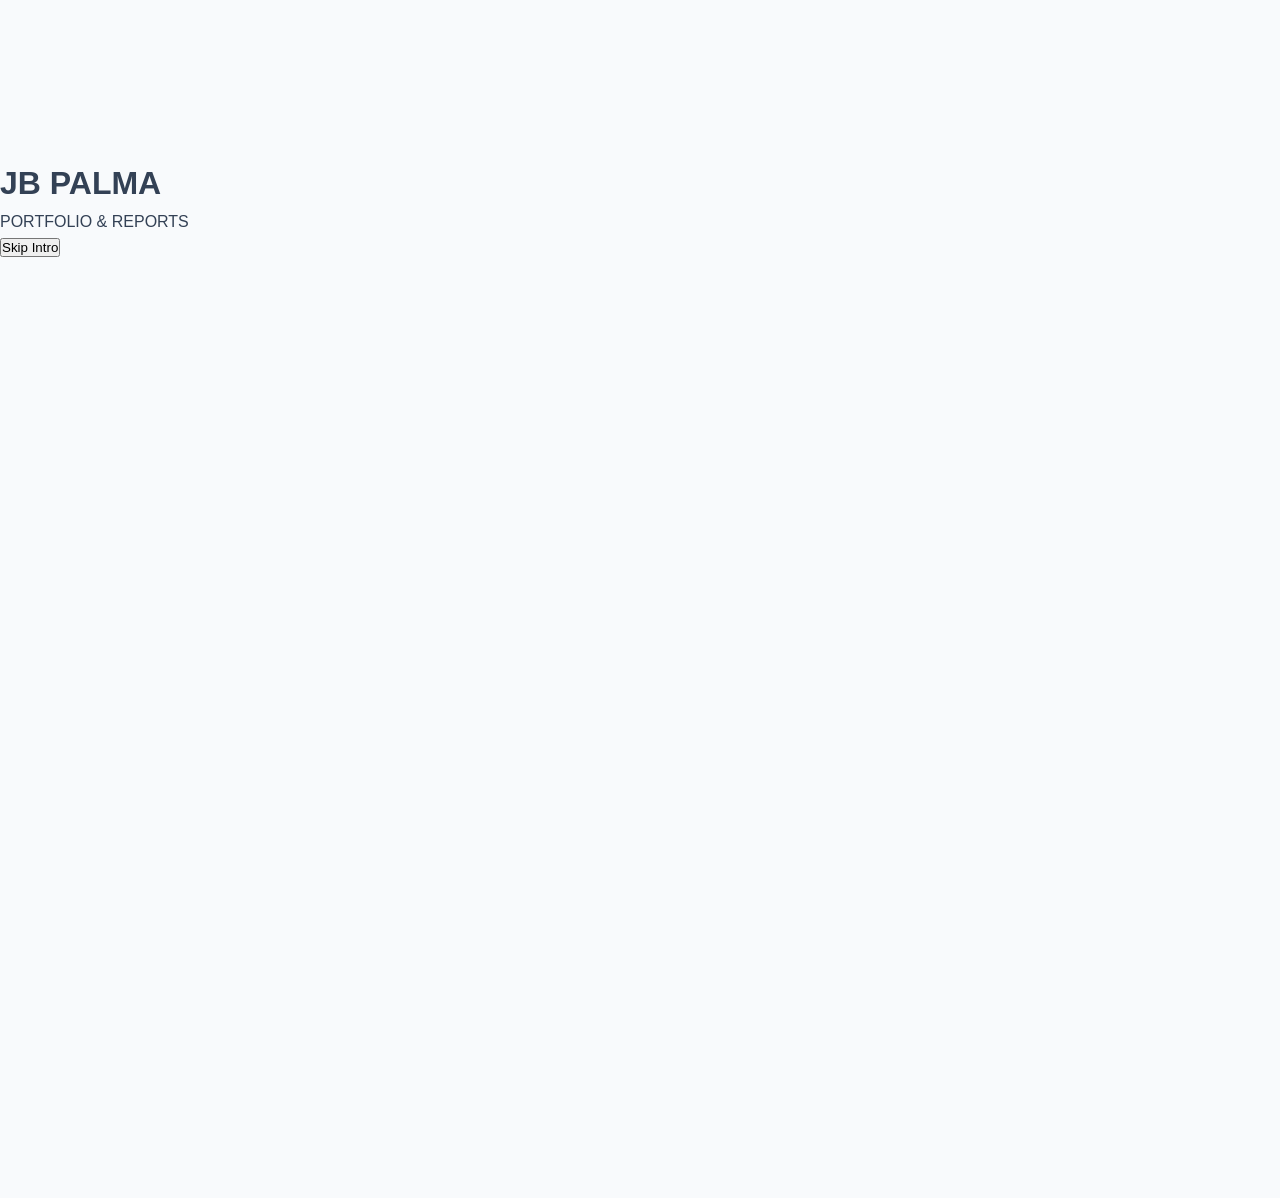
==== index.html @ dab8ef63 "Add files via upload" ====
<!DOCTYPE html>
<html lang="en">
<head>
    <meta charset="UTF-8">
    <meta name="viewport" content="width=device-width, initial-scale=1.0">

    <title>JB Palma | Portfolio & Reports</title>

    <!-- CSS -->
    <link rel="stylesheet" href="style.css">
</head>

<body>

    <!-- =====================================================
         INTRO VIDEO
    ====================================================== -->
    <div id="intro-screen">

        <video
            id="intro-video"
            autoplay
            muted
            playsinline
            preload="auto">

            <source src="Maramag Alisto.mp4" type="video/mp4">

            Your browser does not support the video tag.
        </video>


        <!-- Dark overlay -->
        <div class="intro-overlay">

            <div class="intro-title">

                <h1>
                    JB PALMA
                </h1>

                <p>
                    PORTFOLIO &amp; REPORTS
                </p>

                <div class="intro-loading">
                    <span></span>
                </div>

            </div>

        </div>


        <!-- Skip Intro -->
        <button
            id="skip-intro"
            type="button">
            Skip Intro
        </button>

    </div>


    <!-- =====================================================
         MAIN WEBSITE
    ====================================================== -->
    <div id="main-website">


        <!-- =========================
             NAVIGATION BAR
        ========================== -->
        <header class="navbar">

            <div class="nav-container">


                <!-- Logo + Website Title -->
                <a href="index.html" class="brand">

                    <img
                        src="Maramag ICT.png"
                        alt="Maramag ICT Office Logo"
                        class="brand-logo"
                    >

                    <span class="brand-title">
                        JB PALMA PORTFOLIO &amp; REPORTS
                    </span>

                </a>


                <!-- Navigation -->
                <nav class="nav-menu">

                    <a
                        href="index.html"
                        class="nav-link active">
                        Home
                    </a>

                    <a
                        href="career.html"
                        class="nav-link">
                        Career
                    </a>

                    <a
                        href="skills.html"
                        class="nav-link">
                        Skills
                    </a>

                </nav>

            </div>

        </header>


        <!-- =========================
             HOME / HERO SECTION
        ========================== -->
        <main>

            <section class="hero">

                <div class="hero-container">


                    <!-- LEFT SIDE - LARGE LOGO -->
                    <div class="hero-logo">

                        <img
                            src="Maramag ICT.png"
                            alt="Maramag Information and Communications Technology Office Logo"
                        >

                    </div>


                    <!-- RIGHT SIDE - INTRODUCTION -->
                    <div class="hero-content">

                        <h1>
                            Hi, I'm
                            <span>John Gabriel Duran.</span>
                        </h1>


                        <p class="hero-welcome">

                            Welcome to my professional portfolio website
                            to know about my legacy in my hometown to
                            spread to the whole community 24/7.

                        </p>


                        <p class="hero-description">

                            I am a passionate Graphic Designer focused on
                            creating a layout for the full sublimation
                            about the types of the clothes in any genres,
                            printing a tarpaulin and any of the printing
                            to show to the community to considered as a
                            proud future IT.

                        </p>


                        <!-- Buttons -->
                        <div class="hero-buttons">

                            <a
                                href="career.html"
                                class="btn btn-primary">
                                View My Career
                            </a>

                            <a
                                href="skills.html"
                                class="btn btn-secondary">
                                See My Skills
                            </a>

                        </div>

                    </div>

                </div>

            </section>

        </main>


        <!-- =========================
             FOOTER
        ========================== -->
        <footer class="footer">

            <p>

                &copy; 2026 JB Palma Portfolio &amp; Reports.
                All Rights Reserved.

            </p>

        </footer>

    </div>


    <!-- =====================================================
         INTRO VIDEO JAVASCRIPT
    ====================================================== -->
    <script>

        const introScreen =
            document.getElementById("intro-screen");

        const introVideo =
            document.getElementById("intro-video");

        const skipIntro =
            document.getElementById("skip-intro");

        const mainWebsite =
            document.getElementById("main-website");


        /* Hide website while intro is playing */

        mainWebsite.style.visibility = "hidden";


        /* =================================================
           FINISH INTRO
        ================================================= */

        function finishIntro() {

            introScreen.classList.add("intro-finished");

            mainWebsite.style.visibility = "visible";

        }


        /* =================================================
           VIDEO FINISHED
        ================================================= */

        introVideo.addEventListener(
            "ended",
            function () {

                finishIntro();

            }
        );


        /* =================================================
           SKIP INTRO BUTTON
        ================================================= */

        skipIntro.addEventListener(
            "click",
            function () {

                introVideo.pause();

                finishIntro();

            }
        );


        /* =================================================
           VIDEO ERROR
        ================================================= */

        introVideo.addEventListener(
            "error",
            function () {

                finishIntro();

            }
        );

    </script>

</body>
</html>
---- style.css ----
/* ========================================
   PORTFOLIO WEBSITE - MODERN DESIGN
   ======================================== */

/* ========================================
   BASE RESET
   ======================================== */

* {
    margin: 0;
    padding: 0;
    box-sizing: border-box;
}

html {
    scroll-behavior: smooth;
}

body {
    font-family: 'Segoe UI', Tahoma, Geneva, Verdana, sans-serif;
    line-height: 1.6;
    color: #334155;
    background: #f8fafc;
    display: flex;
    flex-direction: column;
    min-height: 100vh;
}


/* ========================================
   NAVIGATION
   ======================================== */

.navbar {
    display: flex;
    justify-content: space-between;
    align-items: center;
    background: linear-gradient(135deg, #0f172a, #1e293b);
    padding: 1rem 2rem;
    position: sticky;
    top: 0;
    z-index: 1000;
    box-shadow: 0 4px 15px rgba(15, 23, 42, 0.15);
}

.logo {
    color: #fff;
    font-size: 1.5rem;
    font-weight: 700;
    letter-spacing: 0.5px;
}

.logo span {
    color: #38bdf8;
}

.nav-links {
    display: flex;
    list-style: none;
    gap: 0.5rem;
}

.nav-links li {
    margin-left: 0.5rem;
}

.nav-links a {
    color: #cbd5e1;
    text-decoration: none;
    font-weight: 500;
    padding: 0.6rem 1rem;
    border-radius: 6px;
    transition: all 0.3s ease;
}

.nav-links a:hover,
.nav-links a.active {
    color: #fff;
    background: rgba(56, 189, 248, 0.15);
}

.nav-links a:hover {
    color: #38bdf8;
}


/* ========================================
   CONTAINERS
   ======================================== */

.hero-container,
.content-container {
    flex: 1;
    padding: 4rem 1.5rem;
    max-width: 1100px;
    margin: 0 auto;
    width: 100%;
}


/* ========================================
   HERO SECTION
   ======================================== */

.hero {
    text-align: center;
    padding: 6rem 1rem;
    min-height: 75vh;
    display: flex;
    flex-direction: column;
    justify-content: center;
    align-items: center;
    position: relative;
}

.hero::before {
    content: "";
    position: absolute;
    width: 300px;
    height: 300px;
    background: #38bdf8;
    opacity: 0.08;
    border-radius: 50%;
    filter: blur(80px);
    z-index: -1;
}

.hero h1 {
    font-size: clamp(2.5rem, 6vw, 4.5rem);
    margin-bottom: 1rem;
    color: #0f172a;
    font-weight: 800;
    letter-spacing: -1px;
    animation: fadeDown 0.8s ease;
}

.highlight {
    color: #38bdf8;
    background: linear-gradient(90deg, #38bdf8, #0ea5e9);
    -webkit-background-clip: text;
    -webkit-text-fill-color: transparent;
}

.hero p {
    font-size: 1.25rem;
    max-width: 700px;
    color: #64748b;
    margin-bottom: 2rem;
    animation: fadeUp 1s ease;
}

.hero .subtitle {
    font-size: 1rem;
    color: #94a3b8;
    margin-bottom: 2rem;
}


/* ========================================
   BUTTONS
   ======================================== */

.cta-buttons {
    display: flex;
    justify-content: center;
    gap: 1rem;
    flex-wrap: wrap;
}

.btn {
    display: inline-block;
    padding: 0.8rem 1.6rem;
    text-decoration: none;
    border-radius: 8px;
    font-weight: 600;
    transition: all 0.3s ease;
    cursor: pointer;
    border: none;
}

.btn.primary {
    background: linear-gradient(135deg, #38bdf8, #0284c7);
    color: #fff;
    box-shadow: 0 5px 15px rgba(14, 165, 233, 0.25);
}

.btn.primary:hover {
    transform: translateY(-3px);
    box-shadow: 0 8px 20px rgba(14, 165, 233, 0.35);
}

.btn.secondary {
    background: #fff;
    color: #0f172a;
    border: 1px solid #e2e8f0;
}

.btn.secondary:hover {
    background: #e2e8f0;
    transform: translateY(-3px);
}


/* ========================================
   PAGE HEADERS
   ======================================== */

.page-header {
    text-align: center;
    padding: 2rem 20px 2.5rem;
    margin-bottom: 1rem;
}

.page-header h1 {
    color: #0f172a;
    font-size: clamp(2rem, 5vw, 2.8rem);
    margin-bottom: 0.75rem;
    font-weight: 800;
}

.page-header h1::after {
    content: "";
    display: block;
    width: 60px;
    height: 4px;
    background: linear-gradient(90deg, #38bdf8, #0284c7);
    border-radius: 5px;
    margin: 0.75rem auto;
}

.page-header p {
    color: #64748b;
    max-width: 700px;
    margin: auto;
}


/* ========================================
   KEY SKILLS INVENTORY
   ======================================== */

.skills-section {
    max-width: 1000px;
    margin: 40px auto;
    padding: 0 20px;
}

.skills-section h2,
.skill-gaps h2 {
    color: #0f172a;
    font-size: 30px;
    margin-bottom: 25px;
}


/* ========================================
   PROFICIENCY SCALE
   ======================================== */

.proficiency-scale {
    display: grid;
    grid-template-columns: repeat(5, 1fr);
    gap: 15px;
}

.level {
    padding: 20px;
    background: #fff;
    border-radius: 10px;
    border: 1px solid #e2e8f0;
    box-shadow: 0 4px 12px rgba(15, 23, 42, 0.06);
    transition: all 0.3s ease;
}

.level:hover {
    transform: translateY(-5px);
    box-shadow: 0 10px 25px rgba(15, 23, 42, 0.12);
}

.level h3 {
    color: #0f172a;
    margin-bottom: 10px;
}

.level p {
    color: #64748b;
    font-size: 14px;
}


/* ========================================
   SKILL CARDS
   ======================================== */

.skill-card {
    background: #fff;
    padding: 25px;
    margin-bottom: 18px;
    border-radius: 12px;
    border: 1px solid #e2e8f0;
    box-shadow: 0 5px 15px rgba(15, 23, 42, 0.06);
    transition: all 0.3s ease;
    position: relative;
    overflow: hidden;
}

.skill-card::before {
    content: "";
    position: absolute;
    top: 0;
    left: 0;
    width: 100%;
    height: 4px;
    background: linear-gradient(90deg, #38bdf8, #0284c7);
}

.skill-card:hover {
    transform: translateY(-5px);
    box-shadow: 0 12px 25px rgba(15, 23, 42, 0.12);
}

.skill-info {
    display: flex;
    justify-content: space-between;
    align-items: center;
    margin-bottom: 12px;
}

.skill-info h3 {
    margin: 0;
    color: #0f172a;
}

.skill-card p {
    color: #64748b;
}


/* ========================================
   PROFICIENCY LABELS
   ======================================== */

.proficiency {
    padding: 6px 12px;
    border-radius: 20px;
    font-size: 13px;
    font-weight: bold;
}

.novice {
    background: #e5e7eb;
    color: #374151;
}

.beginner {
    background: #fef3c7;
    color: #92400e;
}

.intermediate {
    background: #dbeafe;
    color: #1e40af;
}

.proficient {
    background: #dcfce7;
    color: #166534;
}

.expert {
    background: #ede9fe;
    color: #6b21a8;
}


/* ========================================
   SKILLS GRID
   ======================================== */

.skills-grid {
    display: grid;
    grid-template-columns: repeat(auto-fit, minmax(280px, 1fr));
    gap: 1.5rem;
}


/* ========================================
   SKILL PROGRESS BARS
   ======================================== */

.skill-progress {
    margin-top: 1rem;
}

.progress-item {
    margin-bottom: 1.2rem;
}

.progress-label {
    display: flex;
    justify-content: space-between;
    margin-bottom: 0.4rem;
    color: #334155;
    font-weight: 600;
}

.progress-bar {
    height: 8px;
    background: #e2e8f0;
    border-radius: 10px;
    overflow: hidden;
}

.progress-fill {
    height: 100%;
    background: linear-gradient(90deg, #38bdf8, #0284c7);
    border-radius: 10px;
    transition: width 1s ease;
}


/* ========================================
   SKILL GAPS
   ======================================== */

.skill-gaps {
    max-width: 1000px;
    margin: 60px auto;
    padding: 35px;
    background: #fff;
    border-radius: 12px;
    border: 1px solid #e2e8f0;
    box-shadow: 0 5px 15px rgba(15, 23, 42, 0.06);
}

.skill-gaps h2 {
    color: #0f172a;
}

.skill-gaps p {
    color: #64748b;
    margin-bottom: 20px;
}

.skill-gaps ul {
    padding-left: 20px;
}

.skill-gaps li {
    margin-bottom: 15px;
    line-height: 1.6;
    color: #475569;
}


/* ========================================
   CAREER TIMELINE
   ======================================== */

.timeline {
    display: flex;
    flex-direction: column;
    gap: 2rem;
    position: relative;
}

.timeline::before {
    content: "";
    position: absolute;
    left: 18px;
    top: 0;
    bottom: 0;
    width: 3px;
    background: #bae6fd;
}

.timeline-item {
    background: #fff;
    padding: 1.8rem;
    padding-left: 2rem;
    margin-left: 40px;
    border-radius: 12px;
    border-left: 4px solid #38bdf8;
    box-shadow: 0 5px 15px rgba(15, 23, 42, 0.07);
    transition: all 0.3s ease;
    position: relative;
}

.timeline-item::before {
    content: "";
    position: absolute;
    left: -55px;
    top: 25px;
    width: 14px;
    height: 14px;
    background: #38bdf8;
    border: 4px solid #e0f2fe;
    border-radius: 50%;
}

.timeline-item:hover {
    transform: translateX(5px);
    box-shadow: 0 10px 25px rgba(15, 23, 42, 0.12);
}

.timeline-item .date {
    font-size: 0.875rem;
    color: #0284c7;
    font-weight: 700;
    text-transform: uppercase;
    letter-spacing: 0.5px;
}

.timeline-item h3 {
    color: #0f172a;
    margin: 0.4rem 0;
    font-size: 1.25rem;
}

.timeline-item .company {
    color: #64748b;
    font-weight: 600;
    margin-bottom: 0.75rem;
}

.timeline-item p {
    color: #64748b;
}


/* ========================================
   CONTENT CARDS
   ======================================== */

.card {
    background: #fff;
    padding: 2rem;
    border-radius: 12px;
    border: 1px solid #e2e8f0;
    box-shadow: 0 5px 15px rgba(15, 23, 42, 0.06);
    margin-bottom: 1.5rem;
}

.card h2 {
    color: #0f172a;
    margin-bottom: 1rem;
}

.card p {
    color: #64748b;
}


/* ========================================
   PROFILE SECTION
   ======================================== */

.profile-section {
    display: grid;
    grid-template-columns: 200px 1fr;
    gap: 2rem;
    align-items: center;
    background: #fff;
    padding: 2rem;
    border-radius: 12px;
    box-shadow: 0 5px 15px rgba(15, 23, 42, 0.06);
}

.profile-image {
    width: 180px;
    height: 180px;
    border-radius: 50%;
    object-fit: cover;
    border: 5px solid #e0f2fe;
    box-shadow: 0 8px 20px rgba(14, 165, 233, 0.2);
}

.profile-info h2 {
    color: #0f172a;
    margin-bottom: 0.5rem;
}

.profile-info p {
    color: #64748b;
}


/* ========================================
   SOCIAL LINKS
   ======================================== */

.social-links {
    display: flex;
    justify-content: center;
    gap: 1rem;
    margin-top: 2rem;
}

.social-links a {
    width: 42px;
    height: 42px;
    display: flex;
    justify-content: center;
    align-items: center;
    border-radius: 50%;
    background: #e0f2fe;
    color: #0284c7;
    text-decoration: none;
    font-weight: bold;
    transition: all 0.3s ease;
}

.social-links a:hover {
    background: #38bdf8;
    color: #fff;
    transform: translateY(-4px);
}


/* ========================================
   FOOTER
   ======================================== */

footer {
    background: #0f172a;
    color: #94a3b8;
    text-align: center;
    padding: 1.5rem;
    font-size: 0.875rem;
    margin-top: auto;
}

footer strong {
    color: #38bdf8;
}


/* ========================================
   ANIMATIONS
   ======================================== */

@keyframes fadeDown {
    from {
        opacity: 0;
        transform: translateY(-20px);
    }

    to {
        opacity: 1;
        transform: translateY(0);
    }
}

@keyframes fadeUp {
    from {
        opacity: 0;
        transform: translateY(20px);
    }

    to {
        opacity: 1;
        transform: translateY(0);
    }
}


/* ========================================
   RESPONSIVE DESIGN
   ======================================== */

@media (max-width: 800px) {

    .proficiency-scale {
        grid-template-columns: 1fr;
    }

    .skill-info {
        flex-direction: column;
        align-items: flex-start;
        gap: 10px;
    }

    .page-header h1 {
        font-size: 2rem;
    }
}


@media (max-width: 768px) {

    .navbar {
        flex-direction: column;
        gap: 1rem;
        padding: 1rem;
    }

    .nav-links {
        flex-wrap: wrap;
        justify-content: center;
    }

    .nav-links li {
        margin: 0;
    }

    .hero {
        padding: 4rem 1rem;
    }

    .hero h1 {
        font-size: 2.5rem;
    }

    .hero p {
        font-size: 1.1rem;
    }

    .profile-section {
        grid-template-columns: 1fr;
        text-align: center;
    }

    .profile-image {
        margin: auto;
    }

    .timeline::before {
        left: 10px;
    }

    .timeline-item {
        margin-left: 30px;
    }

    .timeline-item::before {
        left: -45px;
    }
}


@media (max-width: 600px) {

    .hero-container,
    .content-container {
        padding: 2.5rem 1rem;
    }

    .cta-buttons {
        flex-direction: column;
        width: 100%;
        max-width: 300px;
    }

    .btn {
        text-align: center;
        width: 100%;
    }

    .hero h1 {
        font-size: 2.2rem;
    }

    .page-header {
        padding: 1.5rem 1rem 2rem;
    }

    .page-header h1 {
        font-size: 2rem;
    }

    .skills-grid {
        grid-template-columns: 1fr;
    }

    .timeline-item {
        padding: 1.3rem;
    }

    .skill-gaps {
        margin: 40px 20px;
        padding: 25px;
    }

    footer {
        padding: 1.2rem 1rem;
    }
}
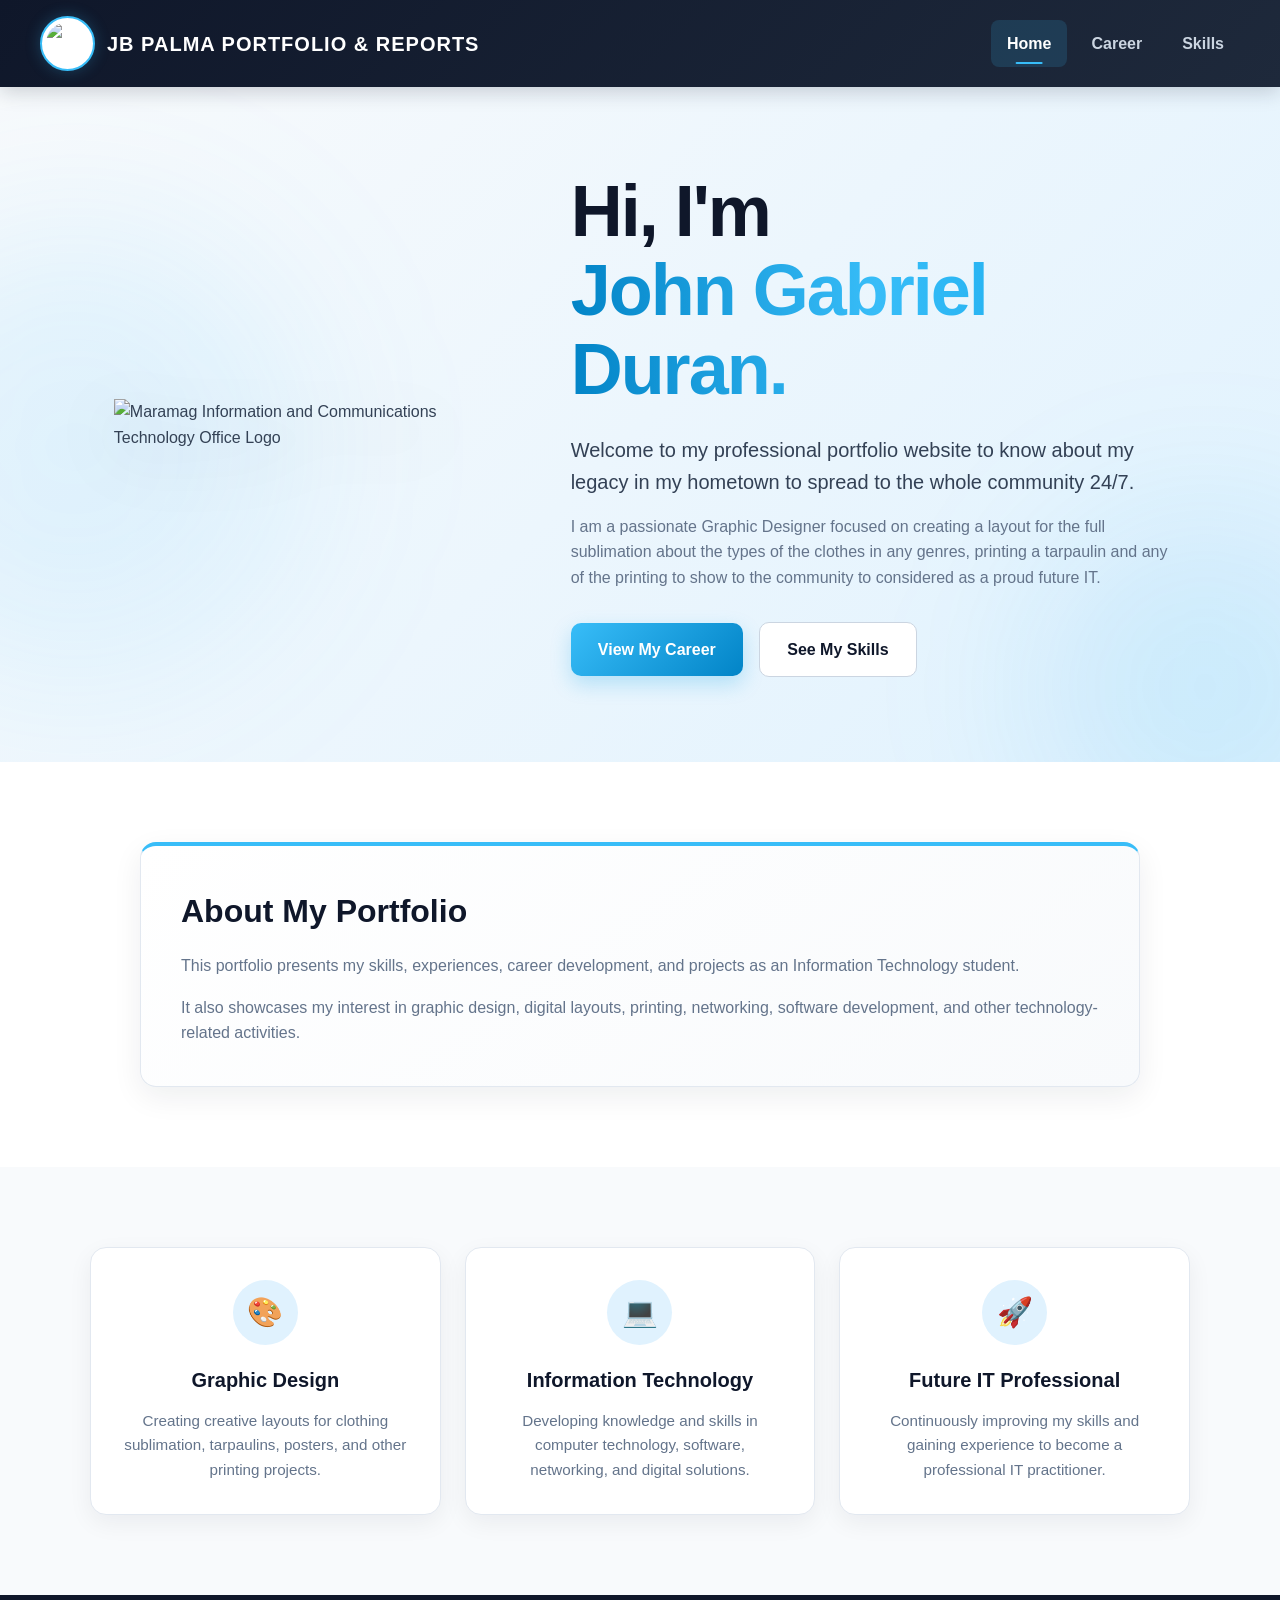
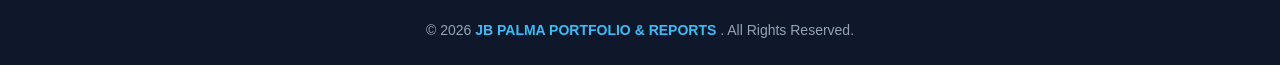
==== commit ed948d8d: "Add files via upload" ====
--- a/index.html
+++ b/index.html
@@ -1,299 +1,410 @@
 <!DOCTYPE html>
 <html lang="en">
+
 <head>
+
+    <!-- =====================================================
+         BASIC PAGE INFORMATION
+    ====================================================== -->
+
     <meta charset="UTF-8">
-    <meta name="viewport" content="width=device-width, initial-scale=1.0">
-
-    <title>JB Palma | Portfolio & Reports</title>
-
-    <!-- CSS -->
-    <link rel="stylesheet" href="style.css">
+
+    <meta
+        name="viewport"
+        content="width=device-width, initial-scale=1.0"
+    >
+
+    <meta
+        name="description"
+        content="JB Palma Portfolio and Reports"
+    >
+
+    <meta
+        name="author"
+        content="John Gabriel Duran"
+    >
+
+    <title>
+        JB Palma | Portfolio & Reports
+    </title>
+
+
+    <!-- =====================================================
+         CSS
+    ====================================================== -->
+
+    <link
+        rel="stylesheet"
+        href="style.css"
+    >
+
 </head>
 
+
 <body>
 
+
     <!-- =====================================================
-         INTRO VIDEO
+         NAVIGATION BAR
     ====================================================== -->
-    <div id="intro-screen">
-
-        <video
-            id="intro-video"
-            autoplay
-            muted
-            playsinline
-            preload="auto">
-
-            <source src="Maramag Alisto.mp4" type="video/mp4">
-
-            Your browser does not support the video tag.
-        </video>
-
-
-        <!-- Dark overlay -->
-        <div class="intro-overlay">
-
-            <div class="intro-title">
-
-                <h1>
-                    JB PALMA
-                </h1>
-
-                <p>
-                    PORTFOLIO &amp; REPORTS
-                </p>
-
-                <div class="intro-loading">
-                    <span></span>
-                </div>
-
-            </div>
+
+    <header class="navbar">
+
+        <div class="nav-container">
+
+
+            <!-- =================================================
+                 BRAND / LOGO
+            ================================================== -->
+
+            <a
+                href="index.html"
+                class="brand"
+            >
+
+                <img
+                    src="Maramag ICT.png"
+                    alt="Maramag ICT Office Logo"
+                    class="brand-logo"
+                >
+
+
+                <span class="brand-title">
+                    JB PALMA PORTFOLIO &amp; REPORTS
+                </span>
+
+            </a>
+
+
+            <!-- =================================================
+                 NAVIGATION MENU
+            ================================================== -->
+
+            <nav
+                class="nav-menu"
+                aria-label="Main Navigation"
+            >
+
+                <a
+                    href="index.html"
+                    class="nav-link active"
+                >
+                    Home
+                </a>
+
+
+                <a
+                    href="career.html"
+                    class="nav-link"
+                >
+                    Career
+                </a>
+
+
+                <a
+                    href="skills.html"
+                    class="nav-link"
+                >
+                    Skills
+                </a>
+
+            </nav>
 
         </div>
 
-
-        <!-- Skip Intro -->
-        <button
-            id="skip-intro"
-            type="button">
-            Skip Intro
-        </button>
-
-    </div>
+    </header>
+
 
 
     <!-- =====================================================
-         MAIN WEBSITE
+         MAIN CONTENT
     ====================================================== -->
-    <div id="main-website">
-
-
-        <!-- =========================
-             NAVIGATION BAR
-        ========================== -->
-        <header class="navbar">
-
-            <div class="nav-container">
-
-
-                <!-- Logo + Website Title -->
-                <a href="index.html" class="brand">
+
+    <main>
+
+
+        <!-- =================================================
+             HERO SECTION
+        ================================================== -->
+
+        <section class="hero">
+
+            <div class="hero-container">
+
+
+                <!-- =============================================
+                     LEFT SIDE
+                     LARGE LOGO
+                ============================================== -->
+
+                <div class="hero-logo">
 
                     <img
                         src="Maramag ICT.png"
-                        alt="Maramag ICT Office Logo"
-                        class="brand-logo"
+                        alt="Maramag Information and Communications Technology Office Logo"
                     >
 
-                    <span class="brand-title">
-                        JB PALMA PORTFOLIO &amp; REPORTS
-                    </span>
-
-                </a>
-
-
-                <!-- Navigation -->
-                <nav class="nav-menu">
-
-                    <a
-                        href="index.html"
-                        class="nav-link active">
-                        Home
-                    </a>
-
-                    <a
-                        href="career.html"
-                        class="nav-link">
-                        Career
-                    </a>
-
-                    <a
-                        href="skills.html"
-                        class="nav-link">
-                        Skills
-                    </a>
-
-                </nav>
+                </div>
+
+
+
+                <!-- =============================================
+                     RIGHT SIDE
+                     INTRODUCTION
+                ============================================== -->
+
+                <div class="hero-content">
+
+
+                    <!-- Main Heading -->
+
+                    <h1>
+
+                        Hi, I'm
+
+                        <span>
+                            John Gabriel Duran.
+                        </span>
+
+                    </h1>
+
+
+
+                    <!-- Welcome Message -->
+
+                    <p class="hero-welcome">
+
+                        Welcome to my professional portfolio website
+                        to know about my legacy in my hometown to
+                        spread to the whole community 24/7.
+
+                    </p>
+
+
+
+                    <!-- Description -->
+
+                    <p class="hero-description">
+
+                        I am a passionate Graphic Designer focused on
+                        creating a layout for the full sublimation
+                        about the types of the clothes in any genres,
+                        printing a tarpaulin and any of the printing
+                        to show to the community to considered as a
+                        proud future IT.
+
+                    </p>
+
+
+
+                    <!-- =========================================
+                         HERO BUTTONS
+                    ========================================== -->
+
+                    <div class="hero-buttons">
+
+
+                        <!-- Career Button -->
+
+                        <a
+                            href="career.html"
+                            class="btn btn-primary"
+                        >
+
+                            View My Career
+
+                        </a>
+
+
+
+                        <!-- Skills Button -->
+
+                        <a
+                            href="skills.html"
+                            class="btn btn-secondary"
+                        >
+
+                            See My Skills
+
+                        </a>
+
+
+                    </div>
+
+                </div>
 
             </div>
 
-        </header>
-
-
-        <!-- =========================
-             HOME / HERO SECTION
-        ========================== -->
-        <main>
-
-            <section class="hero">
-
-                <div class="hero-container">
-
-
-                    <!-- LEFT SIDE - LARGE LOGO -->
-                    <div class="hero-logo">
-
-                        <img
-                            src="Maramag ICT.png"
-                            alt="Maramag Information and Communications Technology Office Logo"
-                        >
-
+        </section>
+
+
+
+        <!-- =================================================
+             ABOUT SECTION
+        ================================================== -->
+
+        <section class="about-section">
+
+            <div class="about-container">
+
+
+                <div class="about-card">
+
+
+                    <h2>
+                        About My Portfolio
+                    </h2>
+
+
+                    <p>
+
+                        This portfolio presents my skills,
+                        experiences, career development, and
+                        projects as an Information Technology
+                        student.
+
+                    </p>
+
+
+                    <p>
+
+                        It also showcases my interest in graphic
+                        design, digital layouts, printing,
+                        networking, software development, and
+                        other technology-related activities.
+
+                    </p>
+
+
+                </div>
+
+            </div>
+
+        </section>
+
+
+
+        <!-- =================================================
+             QUICK INFORMATION
+        ================================================== -->
+
+        <section class="information-section">
+
+            <div class="information-container">
+
+
+                <!-- =============================================
+                     CARD 1
+                ============================================== -->
+
+                <div class="info-card">
+
+                    <div class="info-icon">
+                        🎨
                     </div>
 
-
-                    <!-- RIGHT SIDE - INTRODUCTION -->
-                    <div class="hero-content">
-
-                        <h1>
-                            Hi, I'm
-                            <span>John Gabriel Duran.</span>
-                        </h1>
-
-
-                        <p class="hero-welcome">
-
-                            Welcome to my professional portfolio website
-                            to know about my legacy in my hometown to
-                            spread to the whole community 24/7.
-
-                        </p>
-
-
-                        <p class="hero-description">
-
-                            I am a passionate Graphic Designer focused on
-                            creating a layout for the full sublimation
-                            about the types of the clothes in any genres,
-                            printing a tarpaulin and any of the printing
-                            to show to the community to considered as a
-                            proud future IT.
-
-                        </p>
-
-
-                        <!-- Buttons -->
-                        <div class="hero-buttons">
-
-                            <a
-                                href="career.html"
-                                class="btn btn-primary">
-                                View My Career
-                            </a>
-
-                            <a
-                                href="skills.html"
-                                class="btn btn-secondary">
-                                See My Skills
-                            </a>
-
-                        </div>
-
+                    <h3>
+                        Graphic Design
+                    </h3>
+
+                    <p>
+
+                        Creating creative layouts for
+                        clothing sublimation, tarpaulins,
+                        posters, and other printing projects.
+
+                    </p>
+
+                </div>
+
+
+
+                <!-- =============================================
+                     CARD 2
+                ============================================== -->
+
+                <div class="info-card">
+
+                    <div class="info-icon">
+                        💻
                     </div>
 
-                </div>
-
-            </section>
-
-        </main>
-
-
-        <!-- =========================
-             FOOTER
-        ========================== -->
-        <footer class="footer">
+                    <h3>
+                        Information Technology
+                    </h3>
+
+                    <p>
+
+                        Developing knowledge and skills in
+                        computer technology, software,
+                        networking, and digital solutions.
+
+                    </p>
+
+                </div>
+
+
+
+                <!-- =============================================
+                     CARD 3
+                ============================================== -->
+
+                <div class="info-card">
+
+                    <div class="info-icon">
+                        🚀
+                    </div>
+
+                    <h3>
+                        Future IT Professional
+                    </h3>
+
+                    <p>
+
+                        Continuously improving my skills and
+                        gaining experience to become a
+                        professional IT practitioner.
+
+                    </p>
+
+                </div>
+
+
+            </div>
+
+        </section>
+
+    </main>
+
+
+
+    <!-- =====================================================
+         FOOTER
+    ====================================================== -->
+
+    <footer class="footer">
+
+        <div class="footer-container">
 
             <p>
 
-                &copy; 2026 JB Palma Portfolio &amp; Reports.
+                &copy; 2026
+
+                <strong>
+                    JB PALMA PORTFOLIO &amp; REPORTS
+                </strong>
+
+                .
+
                 All Rights Reserved.
 
             </p>
 
-        </footer>
-
-    </div>
-
-
-    <!-- =====================================================
-         INTRO VIDEO JAVASCRIPT
-    ====================================================== -->
-    <script>
-
-        const introScreen =
-            document.getElementById("intro-screen");
-
-        const introVideo =
-            document.getElementById("intro-video");
-
-        const skipIntro =
-            document.getElementById("skip-intro");
-
-        const mainWebsite =
-            document.getElementById("main-website");
-
-
-        /* Hide website while intro is playing */
-
-        mainWebsite.style.visibility = "hidden";
-
-
-        /* =================================================
-           FINISH INTRO
-        ================================================= */
-
-        function finishIntro() {
-
-            introScreen.classList.add("intro-finished");
-
-            mainWebsite.style.visibility = "visible";
-
-        }
-
-
-        /* =================================================
-           VIDEO FINISHED
-        ================================================= */
-
-        introVideo.addEventListener(
-            "ended",
-            function () {
-
-                finishIntro();
-
-            }
-        );
-
-
-        /* =================================================
-           SKIP INTRO BUTTON
-        ================================================= */
-
-        skipIntro.addEventListener(
-            "click",
-            function () {
-
-                introVideo.pause();
-
-                finishIntro();
-
-            }
-        );
-
-
-        /* =================================================
-           VIDEO ERROR
-        ================================================= */
-
-        introVideo.addEventListener(
-            "error",
-            function () {
-
-                finishIntro();
-
-            }
-        );
-
-    </script>
+        </div>
+
+    </footer>
+
 
 </body>
+
 </html>
--- a/style.css
+++ b/style.css
@@ -1,10 +1,12 @@
-/* ========================================
-   PORTFOLIO WEBSITE - MODERN DESIGN
-   ======================================== */
-
-/* ========================================
+/* =========================================================
+   JB PALMA PORTFOLIO & REPORTS
+   MODERN PORTFOLIO WEBSITE
+   ========================================================= */
+
+
+/* =========================================================
    BASE RESET
-   ======================================== */
+   ========================================================= */
 
 * {
     margin: 0;
@@ -12,776 +14,1939 @@
     box-sizing: border-box;
 }
 
+
 html {
     scroll-behavior: smooth;
 }
 
+
 body {
-    font-family: 'Segoe UI', Tahoma, Geneva, Verdana, sans-serif;
+    font-family:
+        "Segoe UI",
+        Tahoma,
+        Geneva,
+        Verdana,
+        sans-serif;
+
     line-height: 1.6;
+
     color: #334155;
-    background: #f8fafc;
+
+    background:
+        radial-gradient(
+            circle at 10% 20%,
+            rgba(56, 189, 248, 0.08),
+            transparent 30%
+        ),
+
+        radial-gradient(
+            circle at 90% 80%,
+            rgba(14, 165, 233, 0.08),
+            transparent 30%
+        ),
+
+        #f8fafc;
+
     display: flex;
+
     flex-direction: column;
+
     min-height: 100vh;
 }
 
 
-/* ========================================
-   NAVIGATION
-   ======================================== */
+::selection {
+    background: #38bdf8;
+    color: #ffffff;
+}
+
+
+/* =========================================================
+   NAVIGATION BAR
+   ========================================================= */
 
 .navbar {
+
+    width: 100%;
+
+    background:
+        linear-gradient(
+            135deg,
+            #0f172a,
+            #1e293b
+        );
+
+    padding: 1rem 2rem;
+
+    position: sticky;
+
+    top: 0;
+
+    z-index: 1000;
+
+    box-shadow:
+        0 4px 20px rgba(15, 23, 42, 0.20);
+}
+
+
+/* =========================================================
+   NAVIGATION CONTAINER
+   ========================================================= */
+
+.nav-container {
+
+    max-width: 1200px;
+
+    margin: 0 auto;
+
     display: flex;
+
     justify-content: space-between;
+
     align-items: center;
-    background: linear-gradient(135deg, #0f172a, #1e293b);
-    padding: 1rem 2rem;
-    position: sticky;
-    top: 0;
-    z-index: 1000;
-    box-shadow: 0 4px 15px rgba(15, 23, 42, 0.15);
-}
-
-.logo {
-    color: #fff;
-    font-size: 1.5rem;
+
+    gap: 2rem;
+}
+
+
+/* =========================================================
+   BRAND
+   ========================================================= */
+
+.brand {
+
+    display: flex;
+
+    align-items: center;
+
+    gap: 12px;
+
+    text-decoration: none;
+
+    color: #ffffff;
+}
+
+
+.brand-logo {
+
+    width: 55px;
+
+    height: 55px;
+
+    object-fit: contain;
+
+    border-radius: 50%;
+
+    background: #ffffff;
+
+    padding: 4px;
+
+    border: 2px solid #38bdf8;
+
+    box-shadow:
+        0 0 15px rgba(56, 189, 248, 0.25);
+}
+
+
+.brand-title {
+
+    color: #ffffff;
+
+    font-size: 1.25rem;
+
+    font-weight: 800;
+
+    letter-spacing: 1px;
+
+    white-space: nowrap;
+}
+
+
+/* =========================================================
+   NAVIGATION MENU
+   ========================================================= */
+
+.nav-menu {
+
+    display: flex;
+
+    align-items: center;
+
+    justify-content: center;
+
+    gap: 0.5rem;
+}
+
+
+.nav-link {
+
+    position: relative;
+
+    color: #cbd5e1;
+
+    text-decoration: none;
+
+    font-weight: 600;
+
+    padding: 0.65rem 1rem;
+
+    border-radius: 8px;
+
+    transition:
+        color 0.3s ease,
+        background 0.3s ease,
+        transform 0.3s ease;
+}
+
+
+.nav-link:hover {
+
+    color: #38bdf8;
+
+    background:
+        rgba(56, 189, 248, 0.10);
+
+    transform:
+        translateY(-2px);
+}
+
+
+.nav-link.active {
+
+    color: #ffffff;
+
+    background:
+        rgba(56, 189, 248, 0.15);
+}
+
+
+.nav-link.active::after {
+
+    content: "";
+
+    position: absolute;
+
+    left: 50%;
+
+    bottom: 3px;
+
+    transform:
+        translateX(-50%);
+
+    width: 35%;
+
+    height: 2px;
+
+    background: #38bdf8;
+
+    border-radius: 10px;
+}
+
+
+/* =========================================================
+   MAIN CONTAINER
+   ========================================================= */
+
+main {
+
+    flex: 1;
+}
+
+
+.hero-container {
+
+    width: 100%;
+
+    max-width: 1150px;
+
+    margin: 0 auto;
+
+    padding: 5rem 2rem;
+}
+
+
+.content-container {
+
+    width: 100%;
+
+    max-width: 1100px;
+
+    margin: 0 auto;
+
+    padding: 4rem 1.5rem;
+}
+
+
+/* =========================================================
+   HERO SECTION
+   ========================================================= */
+
+.hero {
+
+    min-height: 75vh;
+
+    display: flex;
+
+    align-items: center;
+
+    position: relative;
+
+    overflow: hidden;
+
+    background:
+        linear-gradient(
+            135deg,
+            #f8fafc,
+            #e0f2fe
+        );
+}
+
+
+.hero::before {
+
+    content: "";
+
+    position: absolute;
+
+    width: 450px;
+
+    height: 450px;
+
+    left: -150px;
+
+    top: 20%;
+
+    background:
+        rgba(56, 189, 248, 0.10);
+
+    border-radius: 50%;
+
+    filter: blur(90px);
+
+    pointer-events: none;
+}
+
+
+.hero::after {
+
+    content: "";
+
+    position: absolute;
+
+    width: 350px;
+
+    height: 350px;
+
+    right: -100px;
+
+    bottom: -100px;
+
+    background:
+        rgba(14, 165, 233, 0.10);
+
+    border-radius: 50%;
+
+    filter: blur(80px);
+
+    pointer-events: none;
+}
+
+
+/* =========================================================
+   HERO LAYOUT
+   ========================================================= */
+
+.hero-container {
+
+    display: grid;
+
+    grid-template-columns:
+        0.9fr 1.4fr;
+
+    align-items: center;
+
+    gap: 5rem;
+
+    position: relative;
+
+    z-index: 1;
+}
+
+
+/* =========================================================
+   HERO LOGO
+   ========================================================= */
+
+.hero-logo {
+
+    display: flex;
+
+    justify-content: center;
+
+    align-items: center;
+}
+
+
+.hero-logo img {
+
+    width: min(360px, 100%);
+
+    height: auto;
+
+    object-fit: contain;
+
+    filter:
+        drop-shadow(
+            0 20px 30px
+            rgba(15, 23, 42, 0.18)
+        );
+
+    animation:
+        logoFloat 4s ease-in-out infinite;
+}
+
+
+/* =========================================================
+   HERO CONTENT
+   ========================================================= */
+
+.hero-content {
+
+    text-align: left;
+}
+
+
+.hero h1 {
+
+    font-size:
+        clamp(2.5rem, 6vw, 4.5rem);
+
+    line-height: 1.1;
+
+    color: #0f172a;
+
+    font-weight: 900;
+
+    letter-spacing: -2px;
+
+    margin-bottom: 1.5rem;
+
+    animation:
+        fadeDown 0.8s ease;
+}
+
+
+.hero h1 span {
+
+    display: block;
+
+    background:
+        linear-gradient(
+            90deg,
+            #0284c7,
+            #38bdf8,
+            #0ea5e9
+        );
+
+    -webkit-background-clip: text;
+
+    background-clip: text;
+
+    -webkit-text-fill-color: transparent;
+
+    color: transparent;
+}
+
+
+/* =========================================================
+   HERO TEXT
+   ========================================================= */
+
+.hero-welcome {
+
+    font-size: 1.25rem;
+
+    color: #334155;
+
+    max-width: 700px;
+
+    margin-bottom: 1rem;
+
+    animation:
+        fadeUp 0.9s ease;
+}
+
+
+.hero-description {
+
+    font-size: 1rem;
+
+    color: #64748b;
+
+    max-width: 720px;
+
+    margin-bottom: 2rem;
+
+    animation:
+        fadeUp 1s ease;
+}
+
+
+/* =========================================================
+   HERO BUTTONS
+   ========================================================= */
+
+.hero-buttons {
+
+    display: flex;
+
+    align-items: center;
+
+    gap: 1rem;
+
+    flex-wrap: wrap;
+}
+
+
+.btn {
+
+    display: inline-block;
+
+    padding:
+        0.85rem 1.7rem;
+
+    border-radius: 10px;
+
+    text-decoration: none;
+
     font-weight: 700;
-    letter-spacing: 0.5px;
-}
-
-.logo span {
-    color: #38bdf8;
-}
-
-.nav-links {
+
+    transition:
+        all 0.3s ease;
+}
+
+
+/* Primary */
+
+.btn-primary {
+
+    color: #ffffff;
+
+    background:
+        linear-gradient(
+            135deg,
+            #38bdf8,
+            #0284c7
+        );
+
+    box-shadow:
+        0 8px 20px
+        rgba(14, 165, 233, 0.25);
+}
+
+
+.btn-primary:hover {
+
+    transform:
+        translateY(-4px);
+
+    box-shadow:
+        0 12px 30px
+        rgba(14, 165, 233, 0.35);
+}
+
+
+/* Secondary */
+
+.btn-secondary {
+
+    color: #0f172a;
+
+    background: #ffffff;
+
+    border:
+        1px solid #cbd5e1;
+}
+
+
+.btn-secondary:hover {
+
+    color: #0284c7;
+
+    border-color: #38bdf8;
+
+    background: #f0f9ff;
+
+    transform:
+        translateY(-4px);
+}
+
+
+/* =========================================================
+   ABOUT SECTION
+   ========================================================= */
+
+.about-section {
+
+    padding:
+        5rem 1.5rem;
+
+    background: #ffffff;
+}
+
+
+.about-container {
+
+    max-width: 1000px;
+
+    margin: 0 auto;
+}
+
+
+.about-card {
+
+    padding: 2.5rem;
+
+    background:
+        linear-gradient(
+            145deg,
+            #ffffff,
+            #f8fafc
+        );
+
+    border:
+        1px solid #e2e8f0;
+
+    border-radius: 16px;
+
+    box-shadow:
+        0 10px 30px
+        rgba(15, 23, 42, 0.07);
+
+    border-top:
+        4px solid #38bdf8;
+}
+
+
+.about-card h2 {
+
+    color: #0f172a;
+
+    font-size: 2rem;
+
+    margin-bottom: 1rem;
+}
+
+
+.about-card p {
+
+    color: #64748b;
+
+    margin-bottom: 1rem;
+
+    font-size: 1rem;
+}
+
+
+.about-card p:last-child {
+
+    margin-bottom: 0;
+}
+
+
+/* =========================================================
+   INFORMATION SECTION
+   ========================================================= */
+
+.information-section {
+
+    padding:
+        5rem 1.5rem;
+
+    background:
+        #f8fafc;
+}
+
+
+.information-container {
+
+    max-width: 1100px;
+
+    margin: 0 auto;
+
+    display: grid;
+
+    grid-template-columns:
+        repeat(3, 1fr);
+
+    gap: 1.5rem;
+}
+
+
+/* =========================================================
+   INFORMATION CARDS
+   ========================================================= */
+
+.info-card {
+
+    padding: 2rem;
+
+    background: #ffffff;
+
+    border:
+        1px solid #e2e8f0;
+
+    border-radius: 16px;
+
+    text-align: center;
+
+    box-shadow:
+        0 8px 25px
+        rgba(15, 23, 42, 0.06);
+
+    transition:
+        all 0.3s ease;
+}
+
+
+.info-card:hover {
+
+    transform:
+        translateY(-8px);
+
+    border-color:
+        rgba(56, 189, 248, 0.5);
+
+    box-shadow:
+        0 15px 35px
+        rgba(15, 23, 42, 0.12);
+}
+
+
+.info-icon {
+
+    width: 65px;
+
+    height: 65px;
+
     display: flex;
-    list-style: none;
-    gap: 0.5rem;
-}
-
-.nav-links li {
-    margin-left: 0.5rem;
-}
-
-.nav-links a {
-    color: #cbd5e1;
-    text-decoration: none;
-    font-weight: 500;
-    padding: 0.6rem 1rem;
-    border-radius: 6px;
-    transition: all 0.3s ease;
-}
-
-.nav-links a:hover,
-.nav-links a.active {
-    color: #fff;
-    background: rgba(56, 189, 248, 0.15);
-}
-
-.nav-links a:hover {
-    color: #38bdf8;
-}
-
-
-/* ========================================
-   CONTAINERS
-   ======================================== */
-
-.hero-container,
-.content-container {
-    flex: 1;
-    padding: 4rem 1.5rem;
-    max-width: 1100px;
-    margin: 0 auto;
-    width: 100%;
-}
-
-
-/* ========================================
-   HERO SECTION
-   ======================================== */
-
-.hero {
+
+    align-items: center;
+
+    justify-content: center;
+
+    margin:
+        0 auto 1.2rem;
+
+    border-radius: 50%;
+
+    background:
+        #e0f2fe;
+
+    font-size: 1.8rem;
+}
+
+
+.info-card h3 {
+
+    color: #0f172a;
+
+    font-size: 1.25rem;
+
+    margin-bottom: 0.8rem;
+}
+
+
+.info-card p {
+
+    color: #64748b;
+
+    font-size: 0.95rem;
+}
+
+
+/* =========================================================
+   PAGE HEADERS
+   ========================================================= */
+
+.page-header {
+
     text-align: center;
-    padding: 6rem 1rem;
-    min-height: 75vh;
-    display: flex;
-    flex-direction: column;
-    justify-content: center;
-    align-items: center;
-    position: relative;
-}
-
-.hero::before {
+
+    padding:
+        2rem 20px 2.5rem;
+
+    margin-bottom: 1rem;
+}
+
+
+.page-header h1 {
+
+    color: #0f172a;
+
+    font-size:
+        clamp(2rem, 5vw, 2.8rem);
+
+    margin-bottom: 0.75rem;
+
+    font-weight: 800;
+}
+
+
+.page-header h1::after {
+
     content: "";
-    position: absolute;
-    width: 300px;
-    height: 300px;
-    background: #38bdf8;
-    opacity: 0.08;
-    border-radius: 50%;
-    filter: blur(80px);
-    z-index: -1;
-}
-
-.hero h1 {
-    font-size: clamp(2.5rem, 6vw, 4.5rem);
-    margin-bottom: 1rem;
-    color: #0f172a;
-    font-weight: 800;
-    letter-spacing: -1px;
-    animation: fadeDown 0.8s ease;
-}
-
-.highlight {
-    color: #38bdf8;
-    background: linear-gradient(90deg, #38bdf8, #0ea5e9);
-    -webkit-background-clip: text;
-    -webkit-text-fill-color: transparent;
-}
-
-.hero p {
-    font-size: 1.25rem;
+
+    display: block;
+
+    width: 60px;
+
+    height: 4px;
+
+    background:
+        linear-gradient(
+            90deg,
+            #38bdf8,
+            #0284c7
+        );
+
+    border-radius: 5px;
+
+    margin:
+        0.75rem auto;
+}
+
+
+.page-header p {
+
+    color: #64748b;
+
     max-width: 700px;
-    color: #64748b;
-    margin-bottom: 2rem;
-    animation: fadeUp 1s ease;
-}
-
-.hero .subtitle {
-    font-size: 1rem;
-    color: #94a3b8;
-    margin-bottom: 2rem;
-}
-
-
-/* ========================================
-   BUTTONS
-   ======================================== */
-
-.cta-buttons {
-    display: flex;
-    justify-content: center;
-    gap: 1rem;
-    flex-wrap: wrap;
-}
-
-.btn {
-    display: inline-block;
-    padding: 0.8rem 1.6rem;
-    text-decoration: none;
-    border-radius: 8px;
-    font-weight: 600;
-    transition: all 0.3s ease;
-    cursor: pointer;
-    border: none;
-}
-
-.btn.primary {
-    background: linear-gradient(135deg, #38bdf8, #0284c7);
-    color: #fff;
-    box-shadow: 0 5px 15px rgba(14, 165, 233, 0.25);
-}
-
-.btn.primary:hover {
-    transform: translateY(-3px);
-    box-shadow: 0 8px 20px rgba(14, 165, 233, 0.35);
-}
-
-.btn.secondary {
-    background: #fff;
-    color: #0f172a;
-    border: 1px solid #e2e8f0;
-}
-
-.btn.secondary:hover {
-    background: #e2e8f0;
-    transform: translateY(-3px);
-}
-
-
-/* ========================================
-   PAGE HEADERS
-   ======================================== */
-
-.page-header {
-    text-align: center;
-    padding: 2rem 20px 2.5rem;
-    margin-bottom: 1rem;
-}
-
-.page-header h1 {
-    color: #0f172a;
-    font-size: clamp(2rem, 5vw, 2.8rem);
-    margin-bottom: 0.75rem;
-    font-weight: 800;
-}
-
-.page-header h1::after {
-    content: "";
-    display: block;
-    width: 60px;
-    height: 4px;
-    background: linear-gradient(90deg, #38bdf8, #0284c7);
-    border-radius: 5px;
-    margin: 0.75rem auto;
-}
-
-.page-header p {
-    color: #64748b;
-    max-width: 700px;
+
     margin: auto;
 }
 
 
-/* ========================================
-   KEY SKILLS INVENTORY
-   ======================================== */
+/* =========================================================
+   SKILLS SECTION
+   ========================================================= */
 
 .skills-section {
+
     max-width: 1000px;
+
     margin: 40px auto;
-    padding: 0 20px;
-}
+
+    padding:
+        0 20px;
+}
+
 
 .skills-section h2,
 .skill-gaps h2 {
+
     color: #0f172a;
+
     font-size: 30px;
+
     margin-bottom: 25px;
 }
 
 
-/* ========================================
+/* =========================================================
    PROFICIENCY SCALE
-   ======================================== */
+   ========================================================= */
 
 .proficiency-scale {
+
     display: grid;
-    grid-template-columns: repeat(5, 1fr);
+
+    grid-template-columns:
+        repeat(5, 1fr);
+
     gap: 15px;
 }
 
+
 .level {
+
     padding: 20px;
-    background: #fff;
+
+    background: #ffffff;
+
     border-radius: 10px;
-    border: 1px solid #e2e8f0;
-    box-shadow: 0 4px 12px rgba(15, 23, 42, 0.06);
-    transition: all 0.3s ease;
-}
+
+    border:
+        1px solid #e2e8f0;
+
+    box-shadow:
+        0 4px 12px
+        rgba(15, 23, 42, 0.06);
+
+    transition:
+        all 0.3s ease;
+}
+
 
 .level:hover {
-    transform: translateY(-5px);
-    box-shadow: 0 10px 25px rgba(15, 23, 42, 0.12);
-}
+
+    transform:
+        translateY(-5px);
+
+    box-shadow:
+        0 10px 25px
+        rgba(15, 23, 42, 0.12);
+}
+
 
 .level h3 {
+
     color: #0f172a;
+
     margin-bottom: 10px;
 }
 
+
 .level p {
+
     color: #64748b;
+
     font-size: 14px;
 }
 
 
-/* ========================================
+/* =========================================================
    SKILL CARDS
-   ======================================== */
+   ========================================================= */
 
 .skill-card {
-    background: #fff;
+
+    background: #ffffff;
+
     padding: 25px;
+
     margin-bottom: 18px;
+
     border-radius: 12px;
-    border: 1px solid #e2e8f0;
-    box-shadow: 0 5px 15px rgba(15, 23, 42, 0.06);
-    transition: all 0.3s ease;
+
+    border:
+        1px solid #e2e8f0;
+
+    box-shadow:
+        0 5px 15px
+        rgba(15, 23, 42, 0.06);
+
+    transition:
+        all 0.3s ease;
+
     position: relative;
+
     overflow: hidden;
 }
 
+
 .skill-card::before {
+
     content: "";
+
     position: absolute;
+
     top: 0;
+
     left: 0;
+
     width: 100%;
+
     height: 4px;
-    background: linear-gradient(90deg, #38bdf8, #0284c7);
-}
+
+    background:
+        linear-gradient(
+            90deg,
+            #38bdf8,
+            #0284c7
+        );
+}
+
 
 .skill-card:hover {
-    transform: translateY(-5px);
-    box-shadow: 0 12px 25px rgba(15, 23, 42, 0.12);
-}
+
+    transform:
+        translateY(-5px);
+
+    box-shadow:
+        0 12px 25px
+        rgba(15, 23, 42, 0.12);
+}
+
 
 .skill-info {
+
     display: flex;
+
     justify-content: space-between;
+
     align-items: center;
+
     margin-bottom: 12px;
 }
 
+
 .skill-info h3 {
+
     margin: 0;
+
     color: #0f172a;
 }
 
+
 .skill-card p {
+
     color: #64748b;
 }
 
 
-/* ========================================
+/* =========================================================
    PROFICIENCY LABELS
-   ======================================== */
+   ========================================================= */
 
 .proficiency {
-    padding: 6px 12px;
+
+    padding:
+        6px 12px;
+
     border-radius: 20px;
+
     font-size: 13px;
+
     font-weight: bold;
 }
 
+
 .novice {
+
     background: #e5e7eb;
+
     color: #374151;
 }
 
+
 .beginner {
+
     background: #fef3c7;
+
     color: #92400e;
 }
 
+
 .intermediate {
+
     background: #dbeafe;
+
     color: #1e40af;
 }
 
+
 .proficient {
+
     background: #dcfce7;
+
     color: #166534;
 }
 
+
 .expert {
+
     background: #ede9fe;
+
     color: #6b21a8;
 }
 
 
-/* ========================================
+/* =========================================================
    SKILLS GRID
-   ======================================== */
+   ========================================================= */
 
 .skills-grid {
+
     display: grid;
-    grid-template-columns: repeat(auto-fit, minmax(280px, 1fr));
+
+    grid-template-columns:
+        repeat(auto-fit, minmax(280px, 1fr));
+
     gap: 1.5rem;
 }
 
 
-/* ========================================
-   SKILL PROGRESS BARS
-   ======================================== */
+/* =========================================================
+   SKILL PROGRESS
+   ========================================================= */
 
 .skill-progress {
+
     margin-top: 1rem;
 }
 
+
 .progress-item {
+
     margin-bottom: 1.2rem;
 }
 
+
 .progress-label {
+
     display: flex;
+
     justify-content: space-between;
+
     margin-bottom: 0.4rem;
+
     color: #334155;
+
     font-weight: 600;
 }
 
+
 .progress-bar {
+
     height: 8px;
+
     background: #e2e8f0;
+
     border-radius: 10px;
+
     overflow: hidden;
 }
 
+
 .progress-fill {
+
     height: 100%;
-    background: linear-gradient(90deg, #38bdf8, #0284c7);
+
+    background:
+        linear-gradient(
+            90deg,
+            #38bdf8,
+            #0284c7
+        );
+
     border-radius: 10px;
-    transition: width 1s ease;
-}
-
-
-/* ========================================
+
+    transition:
+        width 1s ease;
+}
+
+
+/* =========================================================
    SKILL GAPS
-   ======================================== */
+   ========================================================= */
 
 .skill-gaps {
+
     max-width: 1000px;
+
     margin: 60px auto;
+
     padding: 35px;
-    background: #fff;
+
+    background: #ffffff;
+
     border-radius: 12px;
-    border: 1px solid #e2e8f0;
-    box-shadow: 0 5px 15px rgba(15, 23, 42, 0.06);
-}
+
+    border:
+        1px solid #e2e8f0;
+
+    box-shadow:
+        0 5px 15px
+        rgba(15, 23, 42, 0.06);
+}
+
 
 .skill-gaps h2 {
+
     color: #0f172a;
 }
 
+
 .skill-gaps p {
+
     color: #64748b;
+
     margin-bottom: 20px;
 }
 
+
 .skill-gaps ul {
+
     padding-left: 20px;
 }
 
+
 .skill-gaps li {
+
     margin-bottom: 15px;
+
     line-height: 1.6;
+
     color: #475569;
 }
 
 
-/* ========================================
+/* =========================================================
    CAREER TIMELINE
-   ======================================== */
+   ========================================================= */
 
 .timeline {
+
     display: flex;
+
     flex-direction: column;
+
     gap: 2rem;
+
     position: relative;
 }
 
+
 .timeline::before {
+
     content: "";
+
     position: absolute;
+
     left: 18px;
+
     top: 0;
+
     bottom: 0;
+
     width: 3px;
+
     background: #bae6fd;
 }
 
+
 .timeline-item {
-    background: #fff;
+
+    background: #ffffff;
+
     padding: 1.8rem;
+
     padding-left: 2rem;
+
     margin-left: 40px;
+
     border-radius: 12px;
-    border-left: 4px solid #38bdf8;
-    box-shadow: 0 5px 15px rgba(15, 23, 42, 0.07);
-    transition: all 0.3s ease;
+
+    border-left:
+        4px solid #38bdf8;
+
+    box-shadow:
+        0 5px 15px
+        rgba(15, 23, 42, 0.07);
+
+    transition:
+        all 0.3s ease;
+
     position: relative;
 }
 
+
 .timeline-item::before {
+
     content: "";
+
     position: absolute;
+
     left: -55px;
+
     top: 25px;
+
     width: 14px;
+
     height: 14px;
+
     background: #38bdf8;
-    border: 4px solid #e0f2fe;
+
+    border:
+        4px solid #e0f2fe;
+
     border-radius: 50%;
 }
 
+
 .timeline-item:hover {
-    transform: translateX(5px);
-    box-shadow: 0 10px 25px rgba(15, 23, 42, 0.12);
-}
+
+    transform:
+        translateX(5px);
+
+    box-shadow:
+        0 10px 25px
+        rgba(15, 23, 42, 0.12);
+}
+
 
 .timeline-item .date {
+
     font-size: 0.875rem;
+
     color: #0284c7;
+
     font-weight: 700;
+
     text-transform: uppercase;
+
     letter-spacing: 0.5px;
 }
 
+
 .timeline-item h3 {
+
     color: #0f172a;
-    margin: 0.4rem 0;
+
+    margin:
+        0.4rem 0;
+
     font-size: 1.25rem;
 }
 
+
 .timeline-item .company {
+
     color: #64748b;
+
     font-weight: 600;
+
     margin-bottom: 0.75rem;
 }
 
+
 .timeline-item p {
+
     color: #64748b;
 }
 
 
-/* ========================================
-   CONTENT CARDS
-   ======================================== */
+/* =========================================================
+   GENERAL CONTENT CARDS
+   ========================================================= */
 
 .card {
-    background: #fff;
+
+    background: #ffffff;
+
     padding: 2rem;
+
     border-radius: 12px;
-    border: 1px solid #e2e8f0;
-    box-shadow: 0 5px 15px rgba(15, 23, 42, 0.06);
+
+    border:
+        1px solid #e2e8f0;
+
+    box-shadow:
+        0 5px 15px
+        rgba(15, 23, 42, 0.06);
+
     margin-bottom: 1.5rem;
 }
 
+
 .card h2 {
+
     color: #0f172a;
+
     margin-bottom: 1rem;
 }
 
+
 .card p {
+
     color: #64748b;
 }
 
 
-/* ========================================
+/* =========================================================
    PROFILE SECTION
-   ======================================== */
+   ========================================================= */
 
 .profile-section {
+
     display: grid;
-    grid-template-columns: 200px 1fr;
+
+    grid-template-columns:
+        200px 1fr;
+
     gap: 2rem;
+
     align-items: center;
-    background: #fff;
+
+    background: #ffffff;
+
     padding: 2rem;
+
     border-radius: 12px;
-    box-shadow: 0 5px 15px rgba(15, 23, 42, 0.06);
-}
+
+    box-shadow:
+        0 5px 15px
+        rgba(15, 23, 42, 0.06);
+}
+
 
 .profile-image {
+
     width: 180px;
+
     height: 180px;
+
     border-radius: 50%;
+
     object-fit: cover;
-    border: 5px solid #e0f2fe;
-    box-shadow: 0 8px 20px rgba(14, 165, 233, 0.2);
-}
+
+    border:
+        5px solid #e0f2fe;
+
+    box-shadow:
+        0 8px 20px
+        rgba(14, 165, 233, 0.2);
+}
+
 
 .profile-info h2 {
+
     color: #0f172a;
+
     margin-bottom: 0.5rem;
 }
 
+
 .profile-info p {
+
     color: #64748b;
 }
 
 
-/* ========================================
+/* =========================================================
    SOCIAL LINKS
-   ======================================== */
+   ========================================================= */
 
 .social-links {
+
     display: flex;
+
     justify-content: center;
+
     gap: 1rem;
+
     margin-top: 2rem;
 }
 
+
 .social-links a {
+
     width: 42px;
+
     height: 42px;
+
     display: flex;
+
     justify-content: center;
+
     align-items: center;
+
     border-radius: 50%;
+
     background: #e0f2fe;
+
     color: #0284c7;
+
     text-decoration: none;
+
     font-weight: bold;
-    transition: all 0.3s ease;
-}
+
+    transition:
+        all 0.3s ease;
+}
+
 
 .social-links a:hover {
+
     background: #38bdf8;
-    color: #fff;
-    transform: translateY(-4px);
-}
-
-
-/* ========================================
+
+    color: #ffffff;
+
+    transform:
+        translateY(-4px);
+}
+
+
+/* =========================================================
    FOOTER
-   ======================================== */
-
-footer {
+   ========================================================= */
+
+.footer {
+
     background: #0f172a;
+
     color: #94a3b8;
+
     text-align: center;
+
     padding: 1.5rem;
+
     font-size: 0.875rem;
+
     margin-top: auto;
 }
 
-footer strong {
+
+.footer strong {
+
     color: #38bdf8;
 }
 
 
-/* ========================================
+/* =========================================================
    ANIMATIONS
-   ======================================== */
+   ========================================================= */
 
 @keyframes fadeDown {
+
     from {
+
         opacity: 0;
-        transform: translateY(-20px);
+
+        transform:
+            translateY(-20px);
     }
 
     to {
+
         opacity: 1;
-        transform: translateY(0);
-    }
-}
+
+        transform:
+            translateY(0);
+    }
+}
+
 
 @keyframes fadeUp {
+
     from {
+
         opacity: 0;
-        transform: translateY(20px);
+
+        transform:
+            translateY(20px);
     }
 
     to {
+
         opacity: 1;
-        transform: translateY(0);
-    }
-}
-
-
-/* ========================================
-   RESPONSIVE DESIGN
-   ======================================== */
-
-@media (max-width: 800px) {
+
+        transform:
+            translateY(0);
+    }
+}
+
+
+@keyframes logoFloat {
+
+    0%,
+    100% {
+
+        transform:
+            translateY(0);
+    }
+
+    50% {
+
+        transform:
+            translateY(-10px);
+    }
+}
+
+
+/* =========================================================
+   TABLET
+   ========================================================= */
+
+@media (max-width: 900px) {
+
+    .nav-container {
+
+        flex-direction: column;
+
+        gap: 0.8rem;
+    }
+
+
+    .hero-container {
+
+        grid-template-columns: 1fr;
+
+        gap: 2.5rem;
+
+        text-align: center;
+    }
+
+
+    .hero-content {
+
+        text-align: center;
+    }
+
+
+    .hero-buttons {
+
+        justify-content: center;
+    }
+
+
+    .information-container {
+
+        grid-template-columns:
+            repeat(2, 1fr);
+    }
+
 
     .proficiency-scale {
-        grid-template-columns: 1fr;
-    }
-
-    .skill-info {
-        flex-direction: column;
-        align-items: flex-start;
-        gap: 10px;
-    }
-
-    .page-header h1 {
-        font-size: 2rem;
-    }
-}
-
+
+        grid-template-columns:
+            repeat(2, 1fr);
+    }
+
+}
+
+
+/* =========================================================
+   MOBILE / TABLET
+   ========================================================= */
 
 @media (max-width: 768px) {
 
     .navbar {
-        flex-direction: column;
-        gap: 1rem;
-        padding: 1rem;
-    }
-
-    .nav-links {
+
+        padding:
+            0.8rem 1rem;
+    }
+
+
+    .brand-title {
+
+        font-size: 1rem;
+
+        letter-spacing:
+            0.5px;
+    }
+
+
+    .brand-logo {
+
+        width: 48px;
+
+        height: 48px;
+    }
+
+
+    .nav-menu {
+
         flex-wrap: wrap;
+
         justify-content: center;
     }
 
-    .nav-links li {
-        margin: 0;
-    }
+
+    .nav-link {
+
+        padding:
+            0.5rem 0.7rem;
+
+        font-size:
+            0.85rem;
+    }
+
 
     .hero {
-        padding: 4rem 1rem;
-    }
+
+        min-height:
+            auto;
+    }
+
+
+    .hero-container {
+
+        padding:
+            4rem 1.5rem;
+    }
+
+
+    .hero-logo img {
+
+        width:
+            min(280px, 80%);
+    }
+
 
     .hero h1 {
-        font-size: 2.5rem;
-    }
-
-    .hero p {
-        font-size: 1.1rem;
-    }
+
+        font-size:
+            2.7rem;
+
+        letter-spacing:
+            -1px;
+    }
+
+
+    .hero-welcome {
+
+        font-size:
+            1.1rem;
+    }
+
 
     .profile-section {
-        grid-template-columns: 1fr;
+
+        grid-template-columns:
+            1fr;
+
         text-align: center;
     }
 
+
     .profile-image {
-        margin: auto;
-    }
+
+        margin:
+            auto;
+    }
+
 
     .timeline::before {
+
         left: 10px;
     }
 
+
     .timeline-item {
-        margin-left: 30px;
-    }
+
+        margin-left:
+            30px;
+    }
+
 
     .timeline-item::before {
-        left: -45px;
-    }
-}
-
+
+        left:
+            -45px;
+    }
+
+}
+
+
+/* =========================================================
+   MOBILE
+   ========================================================= */
 
 @media (max-width: 600px) {
 
     .hero-container,
     .content-container {
-        padding: 2.5rem 1rem;
-    }
-
-    .cta-buttons {
-        flex-direction: column;
-        width: 100%;
-        max-width: 300px;
-    }
+
+        padding:
+            2.5rem 1rem;
+    }
+
+
+    .brand {
+
+        flex-direction:
+            column;
+
+        gap:
+            5px;
+    }
+
+
+    .brand-title {
+
+        font-size:
+            0.9rem;
+
+        text-align:
+            center;
+    }
+
+
+    .nav-menu {
+
+        gap:
+            0.1rem;
+    }
+
+
+    .nav-link {
+
+        font-size:
+            0.78rem;
+
+        padding:
+            0.45rem 0.55rem;
+    }
+
+
+    .hero h1 {
+
+        font-size:
+            2.2rem;
+    }
+
+
+    .hero-welcome {
+
+        font-size:
+            1rem;
+    }
+
+
+    .hero-description {
+
+        font-size:
+            0.95rem;
+    }
+
+
+    .hero-buttons {
+
+        flex-direction:
+            column;
+
+        width:
+            100%;
+
+        max-width:
+            300px;
+
+        margin:
+            auto;
+    }
+
 
     .btn {
-        text-align: center;
-        width: 100%;
-    }
-
-    .hero h1 {
-        font-size: 2.2rem;
-    }
-
-    .page-header {
-        padding: 1.5rem 1rem 2rem;
-    }
-
-    .page-header h1 {
-        font-size: 2rem;
-    }
+
+        width:
+            100%;
+
+        text-align:
+            center;
+    }
+
+
+    .about-section,
+    .information-section {
+
+        padding:
+            3rem 1rem;
+    }
+
+
+    .about-card {
+
+        padding:
+            1.5rem;
+    }
+
+
+    .about-card h2 {
+
+        font-size:
+            1.6rem;
+    }
+
+
+    .information-container {
+
+        grid-template-columns:
+            1fr;
+    }
+
+
+    .proficiency-scale {
+
+        grid-template-columns:
+            1fr;
+    }
+
 
     .skills-grid {
-        grid-template-columns: 1fr;
-    }
+
+        grid-template-columns:
+            1fr;
+    }
+
+
+    .skill-info {
+
+        flex-direction:
+            column;
+
+        align-items:
+            flex-start;
+
+        gap:
+            10px;
+    }
+
+
+    .skill-gaps {
+
+        margin:
+            40px 20px;
+
+        padding:
+            25px;
+    }
+
 
     .timeline-item {
-        padding: 1.3rem;
-    }
-
-    .skill-gaps {
-        margin: 40px 20px;
-        padding: 25px;
-    }
-
-    footer {
-        padding: 1.2rem 1rem;
-    }
+
+        padding:
+            1.3rem;
+    }
+
+
+    .card {
+
+        padding:
+            1.5rem;
+    }
+
+
+    .footer {
+
+        padding:
+            1.2rem 1rem;
+    }
+
+}
+
+
+/* =========================================================
+   REDUCED MOTION
+   ========================================================= */
+
+@media (prefers-reduced-motion: reduce) {
+
+    * {
+
+        animation-duration:
+            0.01ms !important;
+
+        animation-iteration-count:
+            1 !important;
+
+        scroll-behavior:
+            auto !important;
+
+        transition-duration:
+            0.01ms !important;
+    }
+
 }
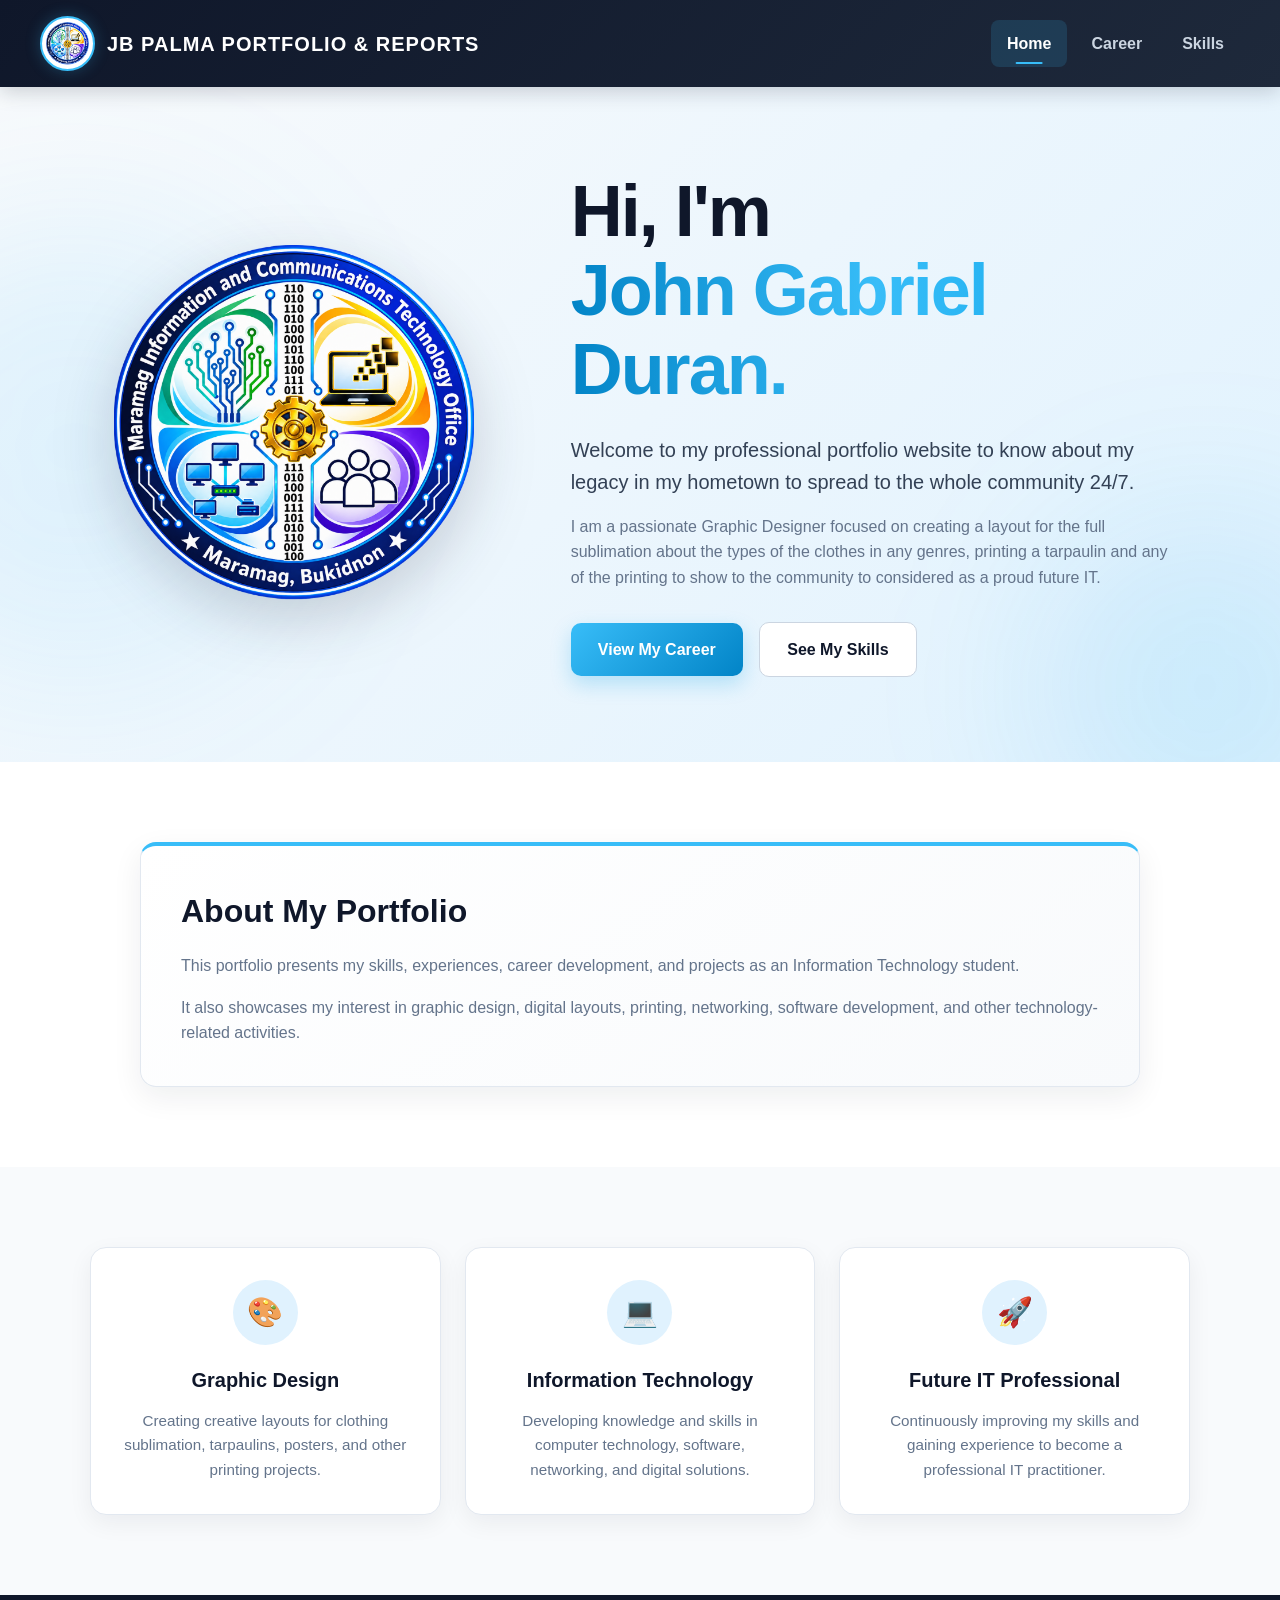
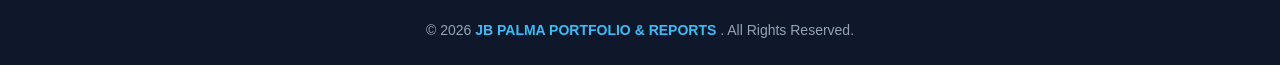
==== commit fc1e117b: "Add files via upload" ====
--- a/index.html
+++ b/index.html
@@ -63,7 +63,7 @@
             >
 
                 <img
-                    src="Maramag ICT.png"
+                    src="MICT.png"
                     alt="Maramag ICT Office Logo"
                     class="brand-logo"
                 >
@@ -140,7 +140,7 @@
                 <div class="hero-logo">
 
                     <img
-                        src="Maramag ICT.png"
+                        src="MICT.png"
                         alt="Maramag Information and Communications Technology Office Logo"
                     >
 
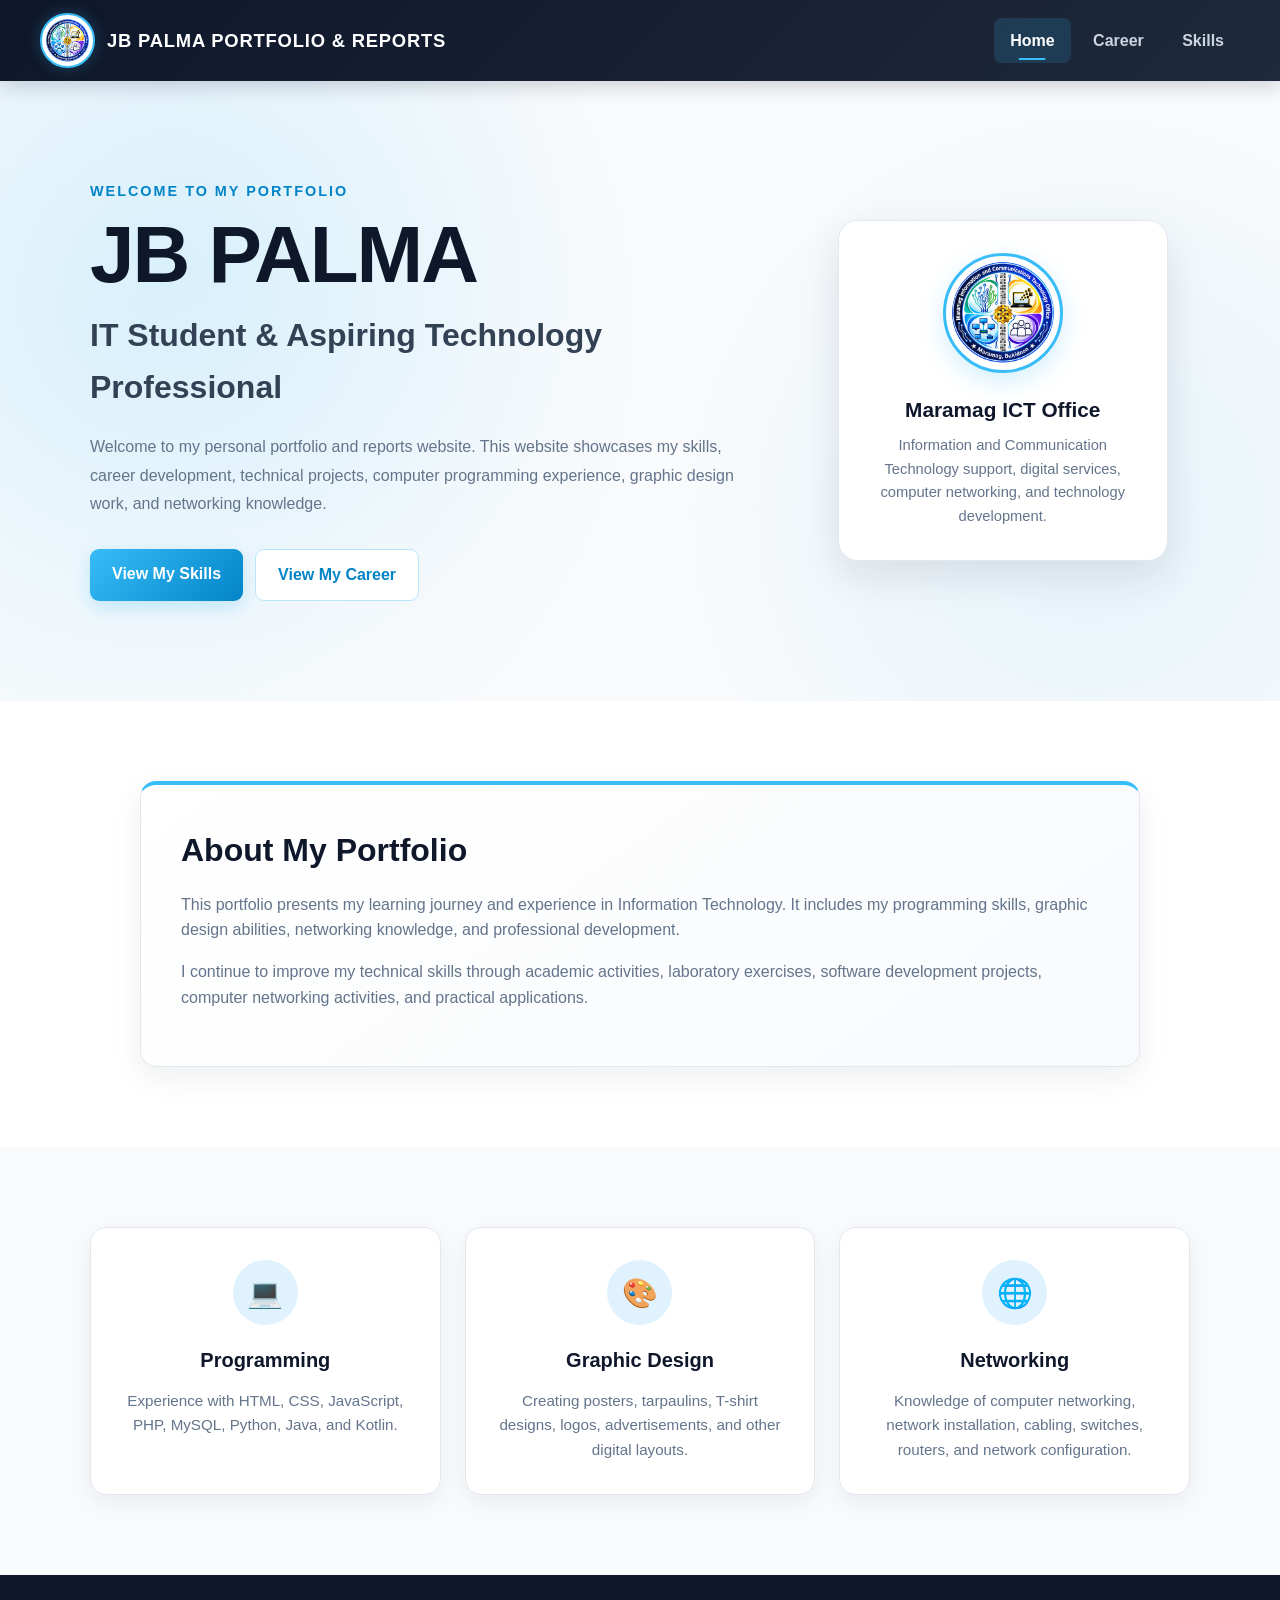
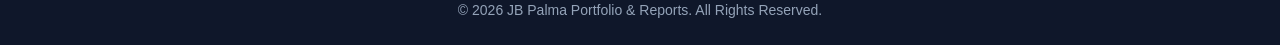
==== commit c0597e92: "Add files via upload" ====
--- a/index.html
+++ b/index.html
@@ -2,10 +2,6 @@
 <html lang="en">
 
 <head>
-
-    <!-- =====================================================
-         BASIC PAGE INFORMATION
-    ====================================================== -->
 
     <meta charset="UTF-8">
 
@@ -14,29 +10,12 @@
         content="width=device-width, initial-scale=1.0"
     >
 
-    <meta
-        name="description"
-        content="JB Palma Portfolio and Reports"
-    >
-
-    <meta
-        name="author"
-        content="John Gabriel Duran"
-    >
-
     <title>
-        JB Palma | Portfolio & Reports
+        Home | JB Palma Portfolio & Reports
     </title>
 
-
-    <!-- =====================================================
-         CSS
-    ====================================================== -->
-
-    <link
-        rel="stylesheet"
-        href="style.css"
-    >
+    <!-- Main CSS -->
+    <link rel="stylesheet" href="style.css">
 
 </head>
 
@@ -46,7 +25,7 @@
 
     <!-- =====================================================
          NAVIGATION BAR
-    ====================================================== -->
+         ===================================================== -->
 
     <header class="navbar">
 
@@ -54,13 +33,10 @@
 
 
             <!-- =================================================
-                 BRAND / LOGO
-            ================================================== -->
-
-            <a
-                href="index.html"
-                class="brand"
-            >
+                 WEBSITE BRAND
+                 ================================================= -->
+
+            <a href="index.html" class="brand">
 
                 <img
                     src="MICT.png"
@@ -68,7 +44,6 @@
                     class="brand-logo"
                 >
 
-
                 <span class="brand-title">
                     JB PALMA PORTFOLIO &amp; REPORTS
                 </span>
@@ -78,12 +53,9 @@
 
             <!-- =================================================
                  NAVIGATION MENU
-            ================================================== -->
-
-            <nav
-                class="nav-menu"
-                aria-label="Main Navigation"
-            >
+                 ================================================= -->
+
+            <nav class="nav-menu">
 
                 <a
                     href="index.html"
@@ -92,7 +64,6 @@
                     Home
                 </a>
 
-
                 <a
                     href="career.html"
                     class="nav-link"
@@ -100,7 +71,6 @@
                     Career
                 </a>
 
-
                 <a
                     href="skills.html"
                     class="nav-link"
@@ -118,118 +88,123 @@
 
     <!-- =====================================================
          MAIN CONTENT
-    ====================================================== -->
+         ===================================================== -->
 
     <main>
 
 
         <!-- =================================================
-             HERO SECTION
-        ================================================== -->
-
-        <section class="hero">
-
-            <div class="hero-container">
-
-
-                <!-- =============================================
-                     LEFT SIDE
-                     LARGE LOGO
-                ============================================== -->
-
-                <div class="hero-logo">
-
-                    <img
-                        src="MICT.png"
-                        alt="Maramag Information and Communications Technology Office Logo"
-                    >
-
-                </div>
-
-
-
-                <!-- =============================================
-                     RIGHT SIDE
-                     INTRODUCTION
-                ============================================== -->
-
-                <div class="hero-content">
-
-
-                    <!-- Main Heading -->
+             HOME SECTION
+             ================================================= -->
+
+        <section class="home-section">
+
+
+            <div class="home-container">
+
+
+                <!-- =============================================
+                     LEFT SIDE - INTRODUCTION
+                     ============================================= -->
+
+                <div class="home-content">
+
+
+                    <p class="home-subtitle">
+                        WELCOME TO MY PORTFOLIO
+                    </p>
+
 
                     <h1>
-
-                        Hi, I'm
-
-                        <span>
-                            John Gabriel Duran.
-                        </span>
-
+                        JB PALMA
                     </h1>
 
 
-
-                    <!-- Welcome Message -->
-
-                    <p class="hero-welcome">
-
-                        Welcome to my professional portfolio website
-                        to know about my legacy in my hometown to
-                        spread to the whole community 24/7.
-
-                    </p>
-
-
-
-                    <!-- Description -->
-
-                    <p class="hero-description">
-
-                        I am a passionate Graphic Designer focused on
-                        creating a layout for the full sublimation
-                        about the types of the clothes in any genres,
-                        printing a tarpaulin and any of the printing
-                        to show to the community to considered as a
-                        proud future IT.
-
-                    </p>
-
+                    <h2>
+                        IT Student &amp; Aspiring Technology Professional
+                    </h2>
+
+
+                    <p class="home-description">
+
+                        Welcome to my personal portfolio and reports
+                        website. This website showcases my skills,
+                        career development, technical projects,
+                        computer programming experience, graphic
+                        design work, and networking knowledge.
+
+                    </p>
 
 
                     <!-- =========================================
-                         HERO BUTTONS
-                    ========================================== -->
-
-                    <div class="hero-buttons">
-
-
-                        <!-- Career Button -->
+                         HOME BUTTONS
+                         ========================================= -->
+
+                    <div class="home-buttons">
+
+                        <a
+                            href="skills.html"
+                            class="home-button primary"
+                        >
+                            View My Skills
+                        </a>
+
 
                         <a
                             href="career.html"
-                            class="btn btn-primary"
+                            class="home-button secondary"
                         >
-
                             View My Career
-
                         </a>
 
-
-
-                        <!-- Skills Button -->
-
-                        <a
-                            href="skills.html"
-                            class="btn btn-secondary"
+                    </div>
+
+                </div>
+
+
+
+                <!-- =============================================
+                     RIGHT SIDE - LOGO CARD
+                     ============================================= -->
+
+                <div class="home-card">
+
+
+                    <!-- =========================================
+                         LOGO
+                         ========================================= -->
+
+                    <div class="home-logo-container">
+
+                        <img
+                            src="MICT.png"
+                            alt="Maramag ICT Office Logo"
+                            class="home-logo"
                         >
 
-                            See My Skills
-
-                        </a>
-
-
-                    </div>
+                    </div>
+
+
+                    <!-- =========================================
+                         CARD TITLE
+                         ========================================= -->
+
+                    <h3>
+                        Maramag ICT Office
+                    </h3>
+
+
+                    <!-- =========================================
+                         CARD DESCRIPTION
+                         ========================================= -->
+
+                    <p>
+
+                        Information and Communication Technology
+                        support, digital services, computer
+                        networking, and technology development.
+
+                    </p>
 
                 </div>
 
@@ -241,9 +216,10 @@
 
         <!-- =================================================
              ABOUT SECTION
-        ================================================== -->
+             ================================================= -->
 
         <section class="about-section">
+
 
             <div class="about-container">
 
@@ -258,20 +234,22 @@
 
                     <p>
 
-                        This portfolio presents my skills,
-                        experiences, career development, and
-                        projects as an Information Technology
-                        student.
-
-                    </p>
-
-
-                    <p>
-
-                        It also showcases my interest in graphic
-                        design, digital layouts, printing,
-                        networking, software development, and
-                        other technology-related activities.
+                        This portfolio presents my learning journey
+                        and experience in Information Technology.
+                        It includes my programming skills, graphic
+                        design abilities, networking knowledge, and
+                        professional development.
+
+                    </p>
+
+
+                    <p>
+
+                        I continue to improve my technical skills
+                        through academic activities, laboratory
+                        exercises, software development projects,
+                        computer networking activities, and
+                        practical applications.
 
                     </p>
 
@@ -285,94 +263,104 @@
 
 
         <!-- =================================================
-             QUICK INFORMATION
-        ================================================== -->
+             INFORMATION CARDS
+             ================================================= -->
 
         <section class="information-section">
 
+
             <div class="information-container">
 
 
                 <!-- =============================================
                      CARD 1
-                ============================================== -->
+                     ============================================= -->
 
                 <div class="info-card">
+
+
+                    <div class="info-icon">
+                        💻
+                    </div>
+
+
+                    <h3>
+                        Programming
+                    </h3>
+
+
+                    <p>
+
+                        Experience with HTML, CSS, JavaScript,
+                        PHP, MySQL, Python, Java, and Kotlin.
+
+                    </p>
+
+                </div>
+
+
+
+                <!-- =============================================
+                     CARD 2
+                     ============================================= -->
+
+                <div class="info-card">
+
 
                     <div class="info-icon">
                         🎨
                     </div>
+
 
                     <h3>
                         Graphic Design
                     </h3>
 
-                    <p>
-
-                        Creating creative layouts for
-                        clothing sublimation, tarpaulins,
-                        posters, and other printing projects.
-
-                    </p>
-
-                </div>
-
-
-
-                <!-- =============================================
-                     CARD 2
-                ============================================== -->
+
+                    <p>
+
+                        Creating posters, tarpaulins, T-shirt
+                        designs, logos, advertisements, and
+                        other digital layouts.
+
+                    </p>
+
+                </div>
+
+
+
+                <!-- =============================================
+                     CARD 3
+                     ============================================= -->
 
                 <div class="info-card">
 
+
                     <div class="info-icon">
-                        💻
-                    </div>
+                        🌐
+                    </div>
+
 
                     <h3>
-                        Information Technology
+                        Networking
                     </h3>
 
-                    <p>
-
-                        Developing knowledge and skills in
-                        computer technology, software,
-                        networking, and digital solutions.
-
-                    </p>
-
-                </div>
-
-
-
-                <!-- =============================================
-                     CARD 3
-                ============================================== -->
-
-                <div class="info-card">
-
-                    <div class="info-icon">
-                        🚀
-                    </div>
-
-                    <h3>
-                        Future IT Professional
-                    </h3>
-
-                    <p>
-
-                        Continuously improving my skills and
-                        gaining experience to become a
-                        professional IT practitioner.
-
-                    </p>
-
-                </div>
-
+
+                    <p>
+
+                        Knowledge of computer networking,
+                        network installation, cabling,
+                        switches, routers, and network
+                        configuration.
+
+                    </p>
+
+                </div>
 
             </div>
 
         </section>
+
 
     </main>
 
@@ -380,27 +368,16 @@
 
     <!-- =====================================================
          FOOTER
-    ====================================================== -->
+         ===================================================== -->
 
     <footer class="footer">
 
-        <div class="footer-container">
-
-            <p>
-
-                &copy; 2026
-
-                <strong>
-                    JB PALMA PORTFOLIO &amp; REPORTS
-                </strong>
-
-                .
-
-                All Rights Reserved.
-
-            </p>
-
-        </div>
+        <p>
+
+            &copy; 2026 JB Palma Portfolio &amp; Reports.
+            All Rights Reserved.
+
+        </p>
 
     </footer>
 
--- a/style.css
+++ b/style.css
@@ -1,11 +1,11 @@
 /* =========================================================
    JB PALMA PORTFOLIO & REPORTS
-   MODERN PORTFOLIO WEBSITE
-   ========================================================= */
-
-
-/* =========================================================
-   BASE RESET
+   COMPLETE STYLE.CSS
+   ========================================================= */
+
+
+/* =========================================================
+   1. BASE RESET
    ========================================================= */
 
 * {
@@ -14,11 +14,9 @@
     box-sizing: border-box;
 }
 
-
 html {
     scroll-behavior: smooth;
 }
-
 
 body {
     font-family:
@@ -38,35 +36,37 @@
             rgba(56, 189, 248, 0.08),
             transparent 30%
         ),
-
         radial-gradient(
             circle at 90% 80%,
             rgba(14, 165, 233, 0.08),
             transparent 30%
         ),
-
         #f8fafc;
 
+    min-height: 100vh;
+
     display: flex;
-
     flex-direction: column;
 
-    min-height: 100vh;
-}
-
+    overflow-x: hidden;
+}
 
 ::selection {
     background: #38bdf8;
     color: #ffffff;
 }
 
-
-/* =========================================================
-   NAVIGATION BAR
+img {
+    max-width: 100%;
+    display: block;
+}
+
+
+/* =========================================================
+   2. NAVIGATION BAR
    ========================================================= */
 
 .navbar {
-
     width: 100%;
 
     background:
@@ -76,25 +76,20 @@
             #1e293b
         );
 
-    padding: 1rem 2rem;
+    padding: 0.8rem 2rem;
 
     position: sticky;
-
     top: 0;
 
     z-index: 1000;
 
     box-shadow:
-        0 4px 20px rgba(15, 23, 42, 0.20);
-}
-
-
-/* =========================================================
-   NAVIGATION CONTAINER
-   ========================================================= */
+        0 4px 20px
+        rgba(15, 23, 42, 0.20);
+}
 
 .nav-container {
-
+    width: 100%;
     max-width: 1200px;
 
     margin: 0 auto;
@@ -110,11 +105,10 @@
 
 
 /* =========================================================
-   BRAND
+   3. BRAND
    ========================================================= */
 
 .brand {
-
     display: flex;
 
     align-items: center;
@@ -124,17 +118,18 @@
     text-decoration: none;
 
     color: #ffffff;
-}
-
+
+    min-width: 0;
+}
 
 .brand-logo {
-
     width: 55px;
-
     height: 55px;
 
     object-fit: contain;
 
+    flex-shrink: 0;
+
     border-radius: 50%;
 
     background: #ffffff;
@@ -144,42 +139,38 @@
     border: 2px solid #38bdf8;
 
     box-shadow:
-        0 0 15px rgba(56, 189, 248, 0.25);
-}
-
+        0 0 15px
+        rgba(56, 189, 248, 0.25);
+}
 
 .brand-title {
-
     color: #ffffff;
 
-    font-size: 1.25rem;
+    font-size: 1.15rem;
 
     font-weight: 800;
 
-    letter-spacing: 1px;
+    letter-spacing: 0.8px;
 
     white-space: nowrap;
 }
 
 
 /* =========================================================
-   NAVIGATION MENU
+   4. NAVIGATION MENU
    ========================================================= */
 
 .nav-menu {
-
     display: flex;
 
     align-items: center;
 
     justify-content: center;
 
-    gap: 0.5rem;
-}
-
+    gap: 0.4rem;
+}
 
 .nav-link {
-
     position: relative;
 
     color: #cbd5e1;
@@ -188,7 +179,8 @@
 
     font-weight: 600;
 
-    padding: 0.65rem 1rem;
+    padding:
+        0.6rem 1rem;
 
     border-radius: 8px;
 
@@ -198,9 +190,7 @@
         transform 0.3s ease;
 }
 
-
 .nav-link:hover {
-
     color: #38bdf8;
 
     background:
@@ -210,18 +200,14 @@
         translateY(-2px);
 }
 
-
 .nav-link.active {
-
     color: #ffffff;
 
     background:
         rgba(56, 189, 248, 0.15);
 }
 
-
 .nav-link.active::after {
-
     content: "";
 
     position: absolute;
@@ -244,278 +230,147 @@
 
 
 /* =========================================================
-   MAIN CONTAINER
+   5. MAIN
    ========================================================= */
 
 main {
-
     flex: 1;
-}
-
-
-.hero-container {
 
     width: 100%;
-
-    max-width: 1150px;
+}
+
+
+/* =========================================================
+   6. HOME SECTION
+   ========================================================= */
+
+.home-section {
+    width: 100%;
+
+    min-height: 620px;
+
+    display: flex;
+
+    align-items: center;
+
+    padding:
+        70px 20px;
+
+    background:
+        radial-gradient(
+            circle at 15% 30%,
+            rgba(56, 189, 248, 0.10),
+            transparent 35%
+        ),
+        radial-gradient(
+            circle at 85% 70%,
+            rgba(14, 165, 233, 0.08),
+            transparent 35%
+        );
+}
+
+
+/* =========================================================
+   7. HOME CONTAINER
+   ========================================================= */
+
+.home-container {
+    width: 100%;
+
+    max-width: 1100px;
 
     margin: 0 auto;
 
-    padding: 5rem 2rem;
-}
-
-
-.content-container {
-
-    width: 100%;
-
-    max-width: 1100px;
-
-    margin: 0 auto;
-
-    padding: 4rem 1.5rem;
-}
-
-
-/* =========================================================
-   HERO SECTION
-   ========================================================= */
-
-.hero {
-
-    min-height: 75vh;
-
+    display: grid;
+
+    grid-template-columns:
+        1.4fr 0.8fr;
+
+    align-items: center;
+
+    gap: 70px;
+}
+
+
+/* =========================================================
+   8. HOME CONTENT
+   ========================================================= */
+
+.home-content {
+    animation:
+        fadeUp 0.7s ease;
+}
+
+.home-subtitle {
+    color: #0284c7;
+
+    font-size: 0.9rem;
+
+    font-weight: 800;
+
+    letter-spacing: 2px;
+
+    margin-bottom: 12px;
+}
+
+.home-content h1 {
+    color: #0f172a;
+
+    font-size:
+        clamp(3rem, 7vw, 5rem);
+
+    line-height: 1;
+
+    font-weight: 900;
+
+    margin-bottom: 15px;
+
+    letter-spacing: -2px;
+}
+
+.home-content h2 {
+    color: #334155;
+
+    font-size:
+        clamp(1.3rem, 3vw, 2rem);
+
+    font-weight: 700;
+
+    margin-bottom: 20px;
+}
+
+.home-description {
+    max-width: 650px;
+
+    color: #64748b;
+
+    font-size: 1rem;
+
+    line-height: 1.8;
+
+    margin-bottom: 30px;
+}
+
+
+/* =========================================================
+   9. HOME BUTTONS
+   ========================================================= */
+
+.home-buttons {
     display: flex;
 
-    align-items: center;
-
-    position: relative;
-
-    overflow: hidden;
-
-    background:
-        linear-gradient(
-            135deg,
-            #f8fafc,
-            #e0f2fe
-        );
-}
-
-
-.hero::before {
-
-    content: "";
-
-    position: absolute;
-
-    width: 450px;
-
-    height: 450px;
-
-    left: -150px;
-
-    top: 20%;
-
-    background:
-        rgba(56, 189, 248, 0.10);
-
-    border-radius: 50%;
-
-    filter: blur(90px);
-
-    pointer-events: none;
-}
-
-
-.hero::after {
-
-    content: "";
-
-    position: absolute;
-
-    width: 350px;
-
-    height: 350px;
-
-    right: -100px;
-
-    bottom: -100px;
-
-    background:
-        rgba(14, 165, 233, 0.10);
-
-    border-radius: 50%;
-
-    filter: blur(80px);
-
-    pointer-events: none;
-}
-
-
-/* =========================================================
-   HERO LAYOUT
-   ========================================================= */
-
-.hero-container {
-
-    display: grid;
-
-    grid-template-columns:
-        0.9fr 1.4fr;
-
-    align-items: center;
-
-    gap: 5rem;
-
-    position: relative;
-
-    z-index: 1;
-}
-
-
-/* =========================================================
-   HERO LOGO
-   ========================================================= */
-
-.hero-logo {
-
-    display: flex;
-
-    justify-content: center;
-
-    align-items: center;
-}
-
-
-.hero-logo img {
-
-    width: min(360px, 100%);
-
-    height: auto;
-
-    object-fit: contain;
-
-    filter:
-        drop-shadow(
-            0 20px 30px
-            rgba(15, 23, 42, 0.18)
-        );
-
-    animation:
-        logoFloat 4s ease-in-out infinite;
-}
-
-
-/* =========================================================
-   HERO CONTENT
-   ========================================================= */
-
-.hero-content {
-
-    text-align: left;
-}
-
-
-.hero h1 {
-
-    font-size:
-        clamp(2.5rem, 6vw, 4.5rem);
-
-    line-height: 1.1;
-
-    color: #0f172a;
-
-    font-weight: 900;
-
-    letter-spacing: -2px;
-
-    margin-bottom: 1.5rem;
-
-    animation:
-        fadeDown 0.8s ease;
-}
-
-
-.hero h1 span {
-
-    display: block;
-
-    background:
-        linear-gradient(
-            90deg,
-            #0284c7,
-            #38bdf8,
-            #0ea5e9
-        );
-
-    -webkit-background-clip: text;
-
-    background-clip: text;
-
-    -webkit-text-fill-color: transparent;
-
-    color: transparent;
-}
-
-
-/* =========================================================
-   HERO TEXT
-   ========================================================= */
-
-.hero-welcome {
-
-    font-size: 1.25rem;
-
-    color: #334155;
-
-    max-width: 700px;
-
-    margin-bottom: 1rem;
-
-    animation:
-        fadeUp 0.9s ease;
-}
-
-
-.hero-description {
-
-    font-size: 1rem;
-
-    color: #64748b;
-
-    max-width: 720px;
-
-    margin-bottom: 2rem;
-
-    animation:
-        fadeUp 1s ease;
-}
-
-
-/* =========================================================
-   HERO BUTTONS
-   ========================================================= */
-
-.hero-buttons {
-
-    display: flex;
-
-    align-items: center;
-
-    gap: 1rem;
-
     flex-wrap: wrap;
-}
-
-
-.btn {
-
+
+    gap: 12px;
+}
+
+.home-button {
     display: inline-block;
 
     padding:
-        0.85rem 1.7rem;
-
-    border-radius: 10px;
+        12px 22px;
+
+    border-radius: 9px;
 
     text-decoration: none;
 
@@ -525,13 +380,7 @@
         all 0.3s ease;
 }
 
-
-/* Primary */
-
-.btn-primary {
-
-    color: #ffffff;
-
+.home-button.primary {
     background:
         linear-gradient(
             135deg,
@@ -539,73 +388,162 @@
             #0284c7
         );
 
+    color: #ffffff;
+
     box-shadow:
-        0 8px 20px
-        rgba(14, 165, 233, 0.25);
-}
-
-
-.btn-primary:hover {
-
+        0 7px 18px
+        rgba(14, 165, 233, 0.20);
+}
+
+.home-button.primary:hover {
     transform:
-        translateY(-4px);
+        translateY(-3px);
 
     box-shadow:
-        0 12px 30px
-        rgba(14, 165, 233, 0.35);
-}
-
-
-/* Secondary */
-
-.btn-secondary {
-
+        0 12px 25px
+        rgba(14, 165, 233, 0.30);
+}
+
+.home-button.secondary {
+    background: #ffffff;
+
+    color: #0284c7;
+
+    border:
+        1px solid #bae6fd;
+}
+
+.home-button.secondary:hover {
+    background: #e0f2fe;
+
+    transform:
+        translateY(-3px);
+}
+
+
+/* =========================================================
+   10. HOME CARD
+   ========================================================= */
+
+.home-card {
+    width: 100%;
+
+    max-width: 330px;
+
+    margin: 0 auto;
+
+    background: #ffffff;
+
+    border:
+        1px solid #e2e8f0;
+
+    border-radius: 20px;
+
+    padding:
+        32px 25px;
+
+    text-align: center;
+
+    box-shadow:
+        0 15px 40px
+        rgba(15, 23, 42, 0.10);
+
+    animation:
+        fadeUp 0.9s ease;
+
+    transition:
+        transform 0.3s ease,
+        box-shadow 0.3s ease;
+}
+
+.home-card:hover {
+    transform:
+        translateY(-7px);
+
+    box-shadow:
+        0 20px 45px
+        rgba(15, 23, 42, 0.15);
+}
+
+
+/* =========================================================
+   11. HOME LOGO CONTAINER
+   ========================================================= */
+
+.home-logo-container {
+    display: flex;
+
+    justify-content: center;
+
+    align-items: center;
+
+    margin-bottom: 20px;
+}
+
+
+/* =========================================================
+   12. HOME LOGO
+   NORMAL SIZE
+   ========================================================= */
+
+.home-logo {
+    width: 120px;
+
+    height: 120px;
+
+    object-fit: contain;
+
+    border-radius: 50%;
+
+    background: #ffffff;
+
+    padding: 6px;
+
+    border:
+        3px solid #38bdf8;
+
+    box-shadow:
+        0 8px 25px
+        rgba(14, 165, 233, 0.18);
+}
+
+.home-card h3 {
     color: #0f172a;
 
-    background: #ffffff;
-
-    border:
-        1px solid #cbd5e1;
-}
-
-
-.btn-secondary:hover {
-
-    color: #0284c7;
-
-    border-color: #38bdf8;
-
-    background: #f0f9ff;
-
-    transform:
-        translateY(-4px);
-}
-
-
-/* =========================================================
-   ABOUT SECTION
+    font-size: 1.3rem;
+
+    margin-bottom: 8px;
+}
+
+.home-card p {
+    color: #64748b;
+
+    font-size: 0.92rem;
+
+    line-height: 1.6;
+}
+
+
+/* =========================================================
+   13. ABOUT SECTION
    ========================================================= */
 
 .about-section {
-
     padding:
         5rem 1.5rem;
 
     background: #ffffff;
 }
 
-
 .about-container {
-
     max-width: 1000px;
 
     margin: 0 auto;
 }
 
-
 .about-card {
-
-    padding: 2.5rem;
+    padding:
+        2.5rem;
 
     background:
         linear-gradient(
@@ -627,9 +565,7 @@
         4px solid #38bdf8;
 }
 
-
 .about-card h2 {
-
     color: #0f172a;
 
     font-size: 2rem;
@@ -637,9 +573,7 @@
     margin-bottom: 1rem;
 }
 
-
 .about-card p {
-
     color: #64748b;
 
     margin-bottom: 1rem;
@@ -648,28 +582,18 @@
 }
 
 
-.about-card p:last-child {
-
-    margin-bottom: 0;
-}
-
-
-/* =========================================================
-   INFORMATION SECTION
+/* =========================================================
+   14. INFORMATION SECTION
    ========================================================= */
 
 .information-section {
-
     padding:
         5rem 1.5rem;
 
-    background:
-        #f8fafc;
-}
-
+    background: #f8fafc;
+}
 
 .information-container {
-
     max-width: 1100px;
 
     margin: 0 auto;
@@ -684,12 +608,12 @@
 
 
 /* =========================================================
-   INFORMATION CARDS
+   15. INFORMATION CARDS
    ========================================================= */
 
 .info-card {
-
-    padding: 2rem;
+    padding:
+        2rem;
 
     background: #ffffff;
 
@@ -708,9 +632,7 @@
         all 0.3s ease;
 }
 
-
 .info-card:hover {
-
     transform:
         translateY(-8px);
 
@@ -722,9 +644,7 @@
         rgba(15, 23, 42, 0.12);
 }
 
-
 .info-icon {
-
     width: 65px;
 
     height: 65px;
@@ -740,15 +660,12 @@
 
     border-radius: 50%;
 
-    background:
-        #e0f2fe;
+    background: #e0f2fe;
 
     font-size: 1.8rem;
 }
 
-
 .info-card h3 {
-
     color: #0f172a;
 
     font-size: 1.25rem;
@@ -756,9 +673,7 @@
     margin-bottom: 0.8rem;
 }
 
-
 .info-card p {
-
     color: #64748b;
 
     font-size: 0.95rem;
@@ -766,42 +681,46 @@
 
 
 /* =========================================================
-   PAGE HEADERS
+   16. PAGE HEADER
    ========================================================= */
 
 .page-header {
+    width: 100%;
+
+    max-width: 1100px;
+
+    margin: 0 auto;
 
     text-align: center;
 
     padding:
-        2rem 20px 2.5rem;
-
-    margin-bottom: 1rem;
-}
-
+        3rem 20px 2.5rem;
+}
 
 .page-header h1 {
-
     color: #0f172a;
 
     font-size:
-        clamp(2rem, 5vw, 2.8rem);
+        clamp(2rem, 5vw, 3rem);
+
+    line-height: 1.2;
 
     margin-bottom: 0.75rem;
 
-    font-weight: 800;
-}
-
-
-.page-header h1::after {
-
-    content: "";
-
-    display: block;
-
-    width: 60px;
+    font-weight: 900;
+
+    letter-spacing: -1px;
+}
+
+.heading-line {
+    width: 75px;
 
     height: 4px;
+
+    margin:
+        0.8rem auto 1.2rem;
+
+    border-radius: 10px;
 
     background:
         linear-gradient(
@@ -810,154 +729,77 @@
             #0284c7
         );
 
-    border-radius: 5px;
+    box-shadow:
+        0 3px 10px
+        rgba(14, 165, 233, 0.20);
+}
+
+.page-header p {
+    color: #64748b;
+
+    max-width: 750px;
+
+    margin: 0 auto;
+
+    font-size: 1rem;
+
+    line-height: 1.7;
+}
+
+
+/* =========================================================
+   17. SKILLS PAGE
+   ========================================================= */
+
+.skills-page {
+    width: 100%;
+
+    min-height: 100vh;
+
+    padding-bottom: 50px;
+}
+
+
+/* =========================================================
+   18. 5-LEVEL PROFICIENCY SECTION
+   ========================================================= */
+
+.proficiency-section {
+    width: 100%;
+
+    max-width: 1250px;
 
     margin:
-        0.75rem auto;
-}
-
-
-.page-header p {
-
-    color: #64748b;
-
-    max-width: 700px;
-
-    margin: auto;
-}
-
-
-/* =========================================================
-   SKILLS SECTION
-   ========================================================= */
-
-.skills-section {
-
-    max-width: 1000px;
-
-    margin: 40px auto;
+        0 auto 55px;
 
     padding:
         0 20px;
 }
 
-
-.skills-section h2,
-.skill-gaps h2 {
-
+.proficiency-section h2 {
     color: #0f172a;
 
     font-size: 30px;
 
-    margin-bottom: 25px;
-}
-
-
-/* =========================================================
-   PROFICIENCY SCALE
-   ========================================================= */
-
-.proficiency-scale {
-
-    display: grid;
-
-    grid-template-columns:
-        repeat(5, 1fr);
-
-    gap: 15px;
-}
-
-
-.level {
-
-    padding: 20px;
-
-    background: #ffffff;
+    font-weight: 800;
+
+    margin-bottom: 28px;
+
+    text-align: left;
+}
+
+.proficiency-section h2::after {
+    content: "";
+
+    display: block;
+
+    width: 65px;
+
+    height: 4px;
+
+    margin-top: 10px;
 
     border-radius: 10px;
-
-    border:
-        1px solid #e2e8f0;
-
-    box-shadow:
-        0 4px 12px
-        rgba(15, 23, 42, 0.06);
-
-    transition:
-        all 0.3s ease;
-}
-
-
-.level:hover {
-
-    transform:
-        translateY(-5px);
-
-    box-shadow:
-        0 10px 25px
-        rgba(15, 23, 42, 0.12);
-}
-
-
-.level h3 {
-
-    color: #0f172a;
-
-    margin-bottom: 10px;
-}
-
-
-.level p {
-
-    color: #64748b;
-
-    font-size: 14px;
-}
-
-
-/* =========================================================
-   SKILL CARDS
-   ========================================================= */
-
-.skill-card {
-
-    background: #ffffff;
-
-    padding: 25px;
-
-    margin-bottom: 18px;
-
-    border-radius: 12px;
-
-    border:
-        1px solid #e2e8f0;
-
-    box-shadow:
-        0 5px 15px
-        rgba(15, 23, 42, 0.06);
-
-    transition:
-        all 0.3s ease;
-
-    position: relative;
-
-    overflow: hidden;
-}
-
-
-.skill-card::before {
-
-    content: "";
-
-    position: absolute;
-
-    top: 0;
-
-    left: 0;
-
-    width: 100%;
-
-    height: 4px;
 
     background:
         linear-gradient(
@@ -968,160 +810,373 @@
 }
 
 
-.skill-card:hover {
-
+/* =========================================================
+   19. FIVE PROFICIENCY BOXES
+   HORIZONTAL
+   ========================================================= */
+
+.proficiency-grid {
+    width: 100%;
+
+    display: flex;
+
+    flex-direction: row;
+
+    flex-wrap: nowrap;
+
+    align-items: stretch;
+
+    gap: 18px;
+}
+
+
+/* =========================================================
+   20. PROFICIENCY CARD
+   ========================================================= */
+
+.proficiency-card {
+    position: relative;
+
+    flex:
+        1 1 0;
+
+    min-width: 0;
+
+    min-height: 255px;
+
+    padding:
+        30px 20px 25px;
+
+    background: #ffffff;
+
+    border:
+        1px solid #e2e8f0;
+
+    border-radius: 18px;
+
+    text-align: center;
+
+    display: flex;
+
+    flex-direction: column;
+
+    align-items: center;
+
+    justify-content: flex-start;
+
+    overflow: hidden;
+
+    box-shadow:
+        0 8px 25px
+        rgba(15, 23, 42, 0.08);
+
+    transition:
+        transform 0.3s ease,
+        box-shadow 0.3s ease,
+        border-color 0.3s ease;
+}
+
+
+/* =========================================================
+   21. PROFICIENCY CARD TOP STRIPE
+   ========================================================= */
+
+.proficiency-card::before {
+    content: "";
+
+    position: absolute;
+
+    top: 0;
+    left: 0;
+
+    width: 100%;
+
+    height: 6px;
+}
+
+
+/* =========================================================
+   LEVEL 1 - NOVICE
+   ========================================================= */
+
+.proficiency-card:nth-child(1)::before {
+    background:
+        linear-gradient(
+            90deg,
+            #94a3b8,
+            #64748b
+        );
+}
+
+
+/* =========================================================
+   LEVEL 2 - BEGINNER
+   ========================================================= */
+
+.proficiency-card:nth-child(2)::before {
+    background:
+        linear-gradient(
+            90deg,
+            #fbbf24,
+            #f59e0b
+        );
+}
+
+
+/* =========================================================
+   LEVEL 3 - INTERMEDIATE
+   ========================================================= */
+
+.proficiency-card:nth-child(3)::before {
+    background:
+        linear-gradient(
+            90deg,
+            #60a5fa,
+            #2563eb
+        );
+}
+
+
+/* =========================================================
+   LEVEL 4 - PROFICIENT
+   ========================================================= */
+
+.proficiency-card:nth-child(4)::before {
+    background:
+        linear-gradient(
+            90deg,
+            #4ade80,
+            #16a34a
+        );
+}
+
+
+/* =========================================================
+   LEVEL 5 - EXPERT
+   ========================================================= */
+
+.proficiency-card:nth-child(5)::before {
+    background:
+        linear-gradient(
+            90deg,
+            #a78bfa,
+            #7c3aed
+        );
+}
+
+
+/* =========================================================
+   22. PROFICIENCY CARD HOVER
+   ========================================================= */
+
+.proficiency-card:hover {
     transform:
-        translateY(-5px);
+        translateY(-8px);
+
+    border-color:
+        #38bdf8;
 
     box-shadow:
-        0 12px 25px
+        0 18px 40px
+        rgba(15, 23, 42, 0.15);
+}
+
+
+/* =========================================================
+   23. LEVEL TITLE
+   ========================================================= */
+
+.level-title {
+    width: 100%;
+
+    display: flex;
+
+    flex-direction: column;
+
+    align-items: center;
+
+    justify-content: center;
+
+    gap: 12px;
+
+    margin-bottom: 18px;
+}
+
+
+/* =========================================================
+   24. LEVEL ICON / NUMBER
+   ========================================================= */
+
+.level-icon {
+    width: 68px;
+
+    height: 68px;
+
+    display: flex;
+
+    align-items: center;
+
+    justify-content: center;
+
+    border-radius: 50%;
+
+    font-size: 29px;
+
+    line-height: 1;
+
+    background: #e0f2fe;
+
+    box-shadow:
+        0 7px 18px
         rgba(15, 23, 42, 0.12);
-}
-
-
-.skill-info {
-
-    display: flex;
-
-    justify-content: space-between;
-
-    align-items: center;
-
-    margin-bottom: 12px;
-}
-
-
-.skill-info h3 {
+
+    transition:
+        transform 0.3s ease,
+        box-shadow 0.3s ease;
+}
+
+.proficiency-card:hover .level-icon {
+    transform:
+        scale(1.08);
+
+    box-shadow:
+        0 10px 22px
+        rgba(15, 23, 42, 0.18);
+}
+
+
+/* =========================================================
+   LEVEL 1 DESIGN
+   ========================================================= */
+
+.proficiency-card:nth-child(1) .level-icon {
+    background: #f1f5f9;
+
+    border:
+        3px solid #94a3b8;
+}
+
+
+/* =========================================================
+   LEVEL 2 DESIGN
+   ========================================================= */
+
+.proficiency-card:nth-child(2) .level-icon {
+    background: #fffbeb;
+
+    border:
+        3px solid #f59e0b;
+}
+
+
+/* =========================================================
+   LEVEL 3 DESIGN
+   ========================================================= */
+
+.proficiency-card:nth-child(3) .level-icon {
+    background: #eff6ff;
+
+    border:
+        3px solid #3b82f6;
+}
+
+
+/* =========================================================
+   LEVEL 4 DESIGN
+   ========================================================= */
+
+.proficiency-card:nth-child(4) .level-icon {
+    background: #f0fdf4;
+
+    border:
+        3px solid #22c55e;
+}
+
+
+/* =========================================================
+   LEVEL 5 DESIGN
+   ========================================================= */
+
+.proficiency-card:nth-child(5) .level-icon {
+    background: #f5f3ff;
+
+    border:
+        3px solid #8b5cf6;
+}
+
+
+/* =========================================================
+   25. LEVEL NAME
+   ========================================================= */
+
+.level-title strong {
+    color: #0f172a;
+
+    font-size: 1.1rem;
+
+    font-weight: 800;
+
+    line-height: 1.3;
+}
+
+
+/* =========================================================
+   26. PROFICIENCY DESCRIPTION
+   ========================================================= */
+
+.proficiency-card p {
+    color: #64748b;
+
+    font-size: 0.92rem;
+
+    line-height: 1.65;
 
     margin: 0;
 
+    max-width: 215px;
+}
+
+
+/* =========================================================
+   27. SKILLS SECTION
+   ========================================================= */
+
+.skills-section {
+    width: 100%;
+
+    max-width: 1000px;
+
+    margin:
+        0 auto 45px;
+
+    padding:
+        0 20px;
+}
+
+.skills-section h2 {
     color: #0f172a;
-}
-
-
-.skill-card p {
-
-    color: #64748b;
-}
-
-
-/* =========================================================
-   PROFICIENCY LABELS
-   ========================================================= */
-
-.proficiency {
-
-    padding:
-        6px 12px;
-
-    border-radius: 20px;
-
-    font-size: 13px;
-
-    font-weight: bold;
-}
-
-
-.novice {
-
-    background: #e5e7eb;
-
-    color: #374151;
-}
-
-
-.beginner {
-
-    background: #fef3c7;
-
-    color: #92400e;
-}
-
-
-.intermediate {
-
-    background: #dbeafe;
-
-    color: #1e40af;
-}
-
-
-.proficient {
-
-    background: #dcfce7;
-
-    color: #166534;
-}
-
-
-.expert {
-
-    background: #ede9fe;
-
-    color: #6b21a8;
-}
-
-
-/* =========================================================
-   SKILLS GRID
-   ========================================================= */
-
-.skills-grid {
-
-    display: grid;
-
-    grid-template-columns:
-        repeat(auto-fit, minmax(280px, 1fr));
-
-    gap: 1.5rem;
-}
-
-
-/* =========================================================
-   SKILL PROGRESS
-   ========================================================= */
-
-.skill-progress {
-
-    margin-top: 1rem;
-}
-
-
-.progress-item {
-
-    margin-bottom: 1.2rem;
-}
-
-
-.progress-label {
-
-    display: flex;
-
-    justify-content: space-between;
-
-    margin-bottom: 0.4rem;
-
-    color: #334155;
-
-    font-weight: 600;
-}
-
-
-.progress-bar {
-
-    height: 8px;
-
-    background: #e2e8f0;
+
+    font-size: 30px;
+
+    font-weight: 800;
+
+    margin-bottom: 25px;
+
+    position: relative;
+}
+
+.skills-section h2::after {
+    content: "";
+
+    display: block;
+
+    width: 55px;
+
+    height: 4px;
+
+    margin-top: 9px;
 
     border-radius: 10px;
-
-    overflow: hidden;
-}
-
-
-.progress-fill {
-
-    height: 100%;
 
     background:
         linear-gradient(
@@ -1129,75 +1184,313 @@
             #38bdf8,
             #0284c7
         );
-
-    border-radius: 10px;
-
-    transition:
-        width 1s ease;
-}
-
-
-/* =========================================================
-   SKILL GAPS
-   ========================================================= */
-
-.skill-gaps {
-
-    max-width: 1000px;
-
-    margin: 60px auto;
-
-    padding: 35px;
+}
+
+
+/* =========================================================
+   28. SKILL CARD
+   ========================================================= */
+
+.skill-card {
+    position: relative;
+
+    display: grid;
+
+    grid-template-columns:
+        75px 1fr auto;
+
+    align-items: center;
+
+    gap: 20px;
 
     background: #ffffff;
 
-    border-radius: 12px;
+    padding:
+        25px;
+
+    margin-bottom: 18px;
+
+    border-radius: 15px;
 
     border:
         1px solid #e2e8f0;
+
+    box-shadow:
+        0 6px 18px
+        rgba(15, 23, 42, 0.06);
+
+    overflow: hidden;
+
+    transition:
+        transform 0.3s ease,
+        box-shadow 0.3s ease,
+        border-color 0.3s ease;
+}
+
+.skill-card::before {
+    content: "";
+
+    position: absolute;
+
+    top: 0;
+    left: 0;
+
+    width: 100%;
+
+    height: 4px;
+
+    background:
+        linear-gradient(
+            90deg,
+            #38bdf8,
+            #0284c7
+        );
+}
+
+.skill-card:hover {
+    transform:
+        translateY(-5px);
+
+    border-color:
+        rgba(56, 189, 248, 0.5);
+
+    box-shadow:
+        0 14px 30px
+        rgba(15, 23, 42, 0.12);
+}
+
+
+/* =========================================================
+   29. SKILL ICON
+   ========================================================= */
+
+.skill-icon {
+    width: 65px;
+
+    height: 65px;
+
+    display: flex;
+
+    align-items: center;
+
+    justify-content: center;
+
+    background:
+        linear-gradient(
+            135deg,
+            #e0f2fe,
+            #bae6fd
+        );
+
+    color: #0284c7;
+
+    border:
+        2px solid #7dd3fc;
+
+    border-radius: 14px;
+
+    font-size: 1.2rem;
+
+    font-weight: 900;
+
+    box-shadow:
+        0 5px 15px
+        rgba(14, 165, 233, 0.12);
+}
+
+
+/* =========================================================
+   30. SKILL INFORMATION
+   ========================================================= */
+
+.skill-info {
+    min-width: 0;
+}
+
+.skill-info h3 {
+    color: #0f172a;
+
+    font-size: 1.2rem;
+
+    margin-bottom: 6px;
+
+    font-weight: 800;
+}
+
+.skill-info p {
+    color: #64748b;
+
+    font-size: 0.95rem;
+
+    line-height: 1.6;
+}
+
+
+/* =========================================================
+   31. SKILL RATING
+   ========================================================= */
+
+.skill-rating {
+    min-width: 145px;
+
+    display: flex;
+
+    flex-direction: column;
+
+    align-items: center;
+
+    gap: 10px;
+}
+
+.skill-level {
+    display: inline-block;
+
+    padding:
+        6px 13px;
+
+    border-radius: 20px;
+
+    font-size: 13px;
+
+    font-weight: 800;
+
+    white-space: nowrap;
+}
+
+
+/* =========================================================
+   32. PROFICIENCY BADGE COLORS
+   ========================================================= */
+
+.novice {
+    background: #e5e7eb;
+
+    color: #374151;
+}
+
+.beginner {
+    background: #fef3c7;
+
+    color: #92400e;
+}
+
+.intermediate {
+    background: #dbeafe;
+
+    color: #1e40af;
+}
+
+.proficient {
+    background: #dcfce7;
+
+    color: #166534;
+}
+
+.expert {
+    background: #ede9fe;
+
+    color: #6b21a8;
+}
+
+
+/* =========================================================
+   33. RATING DOTS
+   ========================================================= */
+
+.rating-dots {
+    display: flex;
+
+    align-items: center;
+
+    justify-content: center;
+
+    gap: 6px;
+}
+
+.dot {
+    width: 10px;
+
+    height: 10px;
+
+    border-radius: 50%;
+
+    background: #e2e8f0;
+
+    border:
+        1px solid #cbd5e1;
+}
+
+.dot.filled {
+    background:
+        linear-gradient(
+            135deg,
+            #38bdf8,
+            #0284c7
+        );
+
+    border-color:
+        #0284c7;
+}
+
+
+/* =========================================================
+   34. PROFILE SECTION
+   ========================================================= */
+
+.profile-section {
+    display: grid;
+
+    grid-template-columns:
+        200px 1fr;
+
+    gap: 2rem;
+
+    align-items: center;
+
+    background: #ffffff;
+
+    padding: 2rem;
+
+    border-radius: 12px;
 
     box-shadow:
         0 5px 15px
         rgba(15, 23, 42, 0.06);
 }
 
-
-.skill-gaps h2 {
-
+.profile-image {
+    width: 180px;
+
+    height: 180px;
+
+    border-radius: 50%;
+
+    object-fit: cover;
+
+    border:
+        5px solid #e0f2fe;
+
+    box-shadow:
+        0 8px 20px
+        rgba(14, 165, 233, 0.2);
+}
+
+.profile-info h2 {
     color: #0f172a;
-}
-
-
-.skill-gaps p {
-
+
+    margin-bottom: 0.5rem;
+}
+
+.profile-info p {
     color: #64748b;
-
-    margin-bottom: 20px;
-}
-
-
-.skill-gaps ul {
-
-    padding-left: 20px;
-}
-
-
-.skill-gaps li {
-
-    margin-bottom: 15px;
-
-    line-height: 1.6;
-
-    color: #475569;
-}
-
-
-/* =========================================================
-   CAREER TIMELINE
+}
+
+
+/* =========================================================
+   35. TIMELINE / CAREER
    ========================================================= */
 
 .timeline {
-
     display: flex;
 
     flex-direction: column;
@@ -1207,9 +1500,7 @@
     position: relative;
 }
 
-
 .timeline::before {
-
     content: "";
 
     position: absolute;
@@ -1225,14 +1516,11 @@
     background: #bae6fd;
 }
 
-
 .timeline-item {
-
     background: #ffffff;
 
-    padding: 1.8rem;
-
-    padding-left: 2rem;
+    padding:
+        1.8rem 1.8rem 1.8rem 2rem;
 
     margin-left: 40px;
 
@@ -1251,9 +1539,7 @@
     position: relative;
 }
 
-
 .timeline-item::before {
-
     content: "";
 
     position: absolute;
@@ -1274,9 +1560,7 @@
     border-radius: 50%;
 }
 
-
 .timeline-item:hover {
-
     transform:
         translateX(5px);
 
@@ -1285,9 +1569,7 @@
         rgba(15, 23, 42, 0.12);
 }
 
-
 .timeline-item .date {
-
     font-size: 0.875rem;
 
     color: #0284c7;
@@ -1299,9 +1581,7 @@
     letter-spacing: 0.5px;
 }
 
-
 .timeline-item h3 {
-
     color: #0f172a;
 
     margin:
@@ -1310,9 +1590,7 @@
     font-size: 1.25rem;
 }
 
-
 .timeline-item .company {
-
     color: #64748b;
 
     font-weight: 600;
@@ -1320,19 +1598,16 @@
     margin-bottom: 0.75rem;
 }
 
-
 .timeline-item p {
-
     color: #64748b;
 }
 
 
 /* =========================================================
-   GENERAL CONTENT CARDS
+   36. GENERAL CARD
    ========================================================= */
 
 .card {
-
     background: #ffffff;
 
     padding: 2rem;
@@ -1349,87 +1624,22 @@
     margin-bottom: 1.5rem;
 }
 
-
 .card h2 {
-
     color: #0f172a;
 
     margin-bottom: 1rem;
 }
 
-
 .card p {
-
     color: #64748b;
 }
 
 
 /* =========================================================
-   PROFILE SECTION
-   ========================================================= */
-
-.profile-section {
-
-    display: grid;
-
-    grid-template-columns:
-        200px 1fr;
-
-    gap: 2rem;
-
-    align-items: center;
-
-    background: #ffffff;
-
-    padding: 2rem;
-
-    border-radius: 12px;
-
-    box-shadow:
-        0 5px 15px
-        rgba(15, 23, 42, 0.06);
-}
-
-
-.profile-image {
-
-    width: 180px;
-
-    height: 180px;
-
-    border-radius: 50%;
-
-    object-fit: cover;
-
-    border:
-        5px solid #e0f2fe;
-
-    box-shadow:
-        0 8px 20px
-        rgba(14, 165, 233, 0.2);
-}
-
-
-.profile-info h2 {
-
-    color: #0f172a;
-
-    margin-bottom: 0.5rem;
-}
-
-
-.profile-info p {
-
-    color: #64748b;
-}
-
-
-/* =========================================================
-   SOCIAL LINKS
+   37. SOCIAL LINKS
    ========================================================= */
 
 .social-links {
-
     display: flex;
 
     justify-content: center;
@@ -1439,9 +1649,7 @@
     margin-top: 2rem;
 }
 
-
 .social-links a {
-
     width: 42px;
 
     height: 42px;
@@ -1466,9 +1674,7 @@
         all 0.3s ease;
 }
 
-
 .social-links a:hover {
-
     background: #38bdf8;
 
     color: #ffffff;
@@ -1479,10 +1685,11 @@
 
 
 /* =========================================================
-   FOOTER
+   38. FOOTER
    ========================================================= */
 
 .footer {
+    width: 100%;
 
     background: #0f172a;
 
@@ -1497,21 +1704,18 @@
     margin-top: auto;
 }
 
-
 .footer strong {
-
     color: #38bdf8;
 }
 
 
 /* =========================================================
-   ANIMATIONS
+   39. ANIMATIONS
    ========================================================= */
 
 @keyframes fadeDown {
 
     from {
-
         opacity: 0;
 
         transform:
@@ -1519,7 +1723,6 @@
     }
 
     to {
-
         opacity: 1;
 
         transform:
@@ -1527,11 +1730,9 @@
     }
 }
 
-
 @keyframes fadeUp {
 
     from {
-
         opacity: 0;
 
         transform:
@@ -1539,7 +1740,6 @@
     }
 
     to {
-
         opacity: 1;
 
         transform:
@@ -1548,115 +1748,139 @@
 }
 
 
-@keyframes logoFloat {
-
-    0%,
-    100% {
-
-        transform:
-            translateY(0);
-    }
-
-    50% {
-
-        transform:
-            translateY(-10px);
-    }
-}
-
-
-/* =========================================================
-   TABLET
-   ========================================================= */
-
-@media (max-width: 900px) {
-
-    .nav-container {
-
-        flex-direction: column;
-
-        gap: 0.8rem;
-    }
-
-
-    .hero-container {
-
-        grid-template-columns: 1fr;
-
-        gap: 2.5rem;
-
-        text-align: center;
-    }
-
-
-    .hero-content {
-
-        text-align: center;
-    }
-
-
-    .hero-buttons {
-
-        justify-content: center;
-    }
-
+/* =========================================================
+   40. TABLET - 1000PX
+   ========================================================= */
+
+@media (max-width: 1000px) {
+
+    .home-container {
+        grid-template-columns:
+            1fr 0.8fr;
+
+        gap: 40px;
+    }
+
+    .proficiency-grid {
+        display: grid;
+
+        grid-template-columns:
+            repeat(3, 1fr);
+
+        gap: 18px;
+    }
+
+    .skill-card {
+        grid-template-columns:
+            65px 1fr;
+    }
+
+    .skill-rating {
+        grid-column:
+            2;
+
+        align-items: flex-start;
+    }
 
     .information-container {
-
         grid-template-columns:
             repeat(2, 1fr);
     }
-
-
-    .proficiency-scale {
-
+}
+
+
+/* =========================================================
+   41. TABLET - 900PX
+   ========================================================= */
+
+@media (max-width: 900px) {
+
+    .nav-container {
+        flex-direction: column;
+
+        gap: 0.8rem;
+    }
+
+    .nav-menu {
+        flex-wrap: wrap;
+
+        justify-content: center;
+    }
+
+    .home-container {
+        grid-template-columns:
+            1fr;
+
+        text-align: center;
+
+        gap: 45px;
+    }
+
+    .home-content {
+        display: flex;
+
+        flex-direction: column;
+
+        align-items: center;
+    }
+
+    .home-description {
+        margin-left: auto;
+
+        margin-right: auto;
+    }
+
+    .home-buttons {
+        justify-content: center;
+    }
+
+    .home-card {
+        max-width: 330px;
+    }
+
+    .proficiency-grid {
         grid-template-columns:
             repeat(2, 1fr);
     }
 
-}
-
-
-/* =========================================================
-   MOBILE / TABLET
+    .profile-section {
+        grid-template-columns:
+            1fr;
+
+        text-align: center;
+    }
+
+    .profile-image {
+        margin: auto;
+    }
+}
+
+
+/* =========================================================
+   42. MOBILE / TABLET - 768PX
    ========================================================= */
 
 @media (max-width: 768px) {
 
     .navbar {
-
         padding:
             0.8rem 1rem;
     }
 
-
     .brand-title {
-
         font-size: 1rem;
 
         letter-spacing:
             0.5px;
     }
 
-
     .brand-logo {
-
         width: 48px;
 
         height: 48px;
     }
 
-
-    .nav-menu {
-
-        flex-wrap: wrap;
-
-        justify-content: center;
-    }
-
-
     .nav-link {
-
         padding:
             0.5rem 0.7rem;
 
@@ -1664,278 +1888,317 @@
             0.85rem;
     }
 
-
-    .hero {
-
-        min-height:
-            auto;
-    }
-
-
-    .hero-container {
+    .home-section {
+        min-height: auto;
 
         padding:
-            4rem 1.5rem;
-    }
-
-
-    .hero-logo img {
-
-        width:
-            min(280px, 80%);
-    }
-
-
-    .hero h1 {
-
+            60px 20px;
+    }
+
+    .home-content h1 {
         font-size:
-            2.7rem;
-
-        letter-spacing:
-            -1px;
-    }
-
-
-    .hero-welcome {
-
+            clamp(2.7rem, 12vw, 4rem);
+    }
+
+    .home-content h2 {
+        font-size: 1.35rem;
+    }
+
+    .page-header {
+        padding:
+            2.5rem 20px 2rem;
+    }
+
+    .page-header h1 {
         font-size:
-            1.1rem;
-    }
-
-
-    .profile-section {
-
+            2.3rem;
+    }
+
+    .proficiency-section {
+        padding:
+            0 18px;
+    }
+
+    .proficiency-section h2,
+    .skills-section h2 {
+        font-size: 26px;
+    }
+
+    .timeline::before {
+        left: 10px;
+    }
+
+    .timeline-item {
+        margin-left:
+            30px;
+    }
+
+    .timeline-item::before {
+        left:
+            -45px;
+    }
+}
+
+
+/* =========================================================
+   43. MOBILE - 600PX
+   ========================================================= */
+
+@media (max-width: 600px) {
+
+    .navbar {
+        padding:
+            0.7rem 1rem;
+    }
+
+    .brand {
+        flex-direction: row;
+    }
+
+    .brand-title {
+        font-size:
+            0.9rem;
+
+        text-align:
+            left;
+
+        white-space:
+            normal;
+    }
+
+    .nav-menu {
+        gap:
+            0.1rem;
+    }
+
+    .nav-link {
+        font-size:
+            0.78rem;
+
+        padding:
+            0.45rem 0.55rem;
+    }
+
+    .home-section {
+        padding:
+            50px 18px;
+    }
+
+    .home-content h1 {
+        font-size:
+            2.8rem;
+    }
+
+    .home-content h2 {
+        font-size:
+            1.2rem;
+    }
+
+    .home-description {
+        font-size:
+            0.92rem;
+    }
+
+    .home-card {
+        padding:
+            28px 20px;
+    }
+
+    .home-logo {
+        width: 105px;
+
+        height: 105px;
+    }
+
+    .page-header h1 {
+        font-size:
+            2rem;
+    }
+
+    .page-header p {
+        font-size:
+            0.9rem;
+    }
+
+
+    /* ============================================
+       PROFICIENCY BOXES
+       ============================================ */
+
+    .proficiency-grid {
         grid-template-columns:
             1fr;
 
-        text-align: center;
-    }
-
-
-    .profile-image {
-
-        margin:
-            auto;
-    }
-
-
-    .timeline::before {
-
-        left: 10px;
-    }
-
-
-    .timeline-item {
-
-        margin-left:
-            30px;
-    }
-
-
-    .timeline-item::before {
-
-        left:
-            -45px;
-    }
-
-}
-
-
-/* =========================================================
-   MOBILE
-   ========================================================= */
-
-@media (max-width: 600px) {
-
-    .hero-container,
-    .content-container {
+        gap: 16px;
+    }
+
+    .proficiency-card {
+        min-height:
+            210px;
 
         padding:
-            2.5rem 1rem;
-    }
-
-
-    .brand {
-
-        flex-direction:
-            column;
-
-        gap:
-            5px;
-    }
-
-
-    .brand-title {
-
-        font-size:
-            0.9rem;
+            25px 20px;
+    }
+
+
+    /* ============================================
+       SKILL CARDS
+       ============================================ */
+
+    .skill-card {
+        grid-template-columns:
+            1fr;
 
         text-align:
             center;
-    }
-
-
-    .nav-menu {
 
         gap:
-            0.1rem;
-    }
-
+            15px;
+    }
+
+    .skill-icon {
+        margin:
+            0 auto;
+    }
+
+    .skill-info {
+        text-align:
+            center;
+    }
+
+    .skill-rating {
+        grid-column:
+            auto;
+
+        align-items:
+            center;
+
+        width:
+            100%;
+    }
+
+
+    /* ============================================
+       INFORMATION CARDS
+       ============================================ */
+
+    .information-container {
+        grid-template-columns:
+            1fr;
+    }
+
+    .about-section,
+    .information-section {
+        padding:
+            3rem 1rem;
+    }
+
+    .about-card {
+        padding:
+            1.5rem;
+    }
+
+    .card {
+        padding:
+            1.5rem;
+    }
+
+    .footer {
+        padding:
+            1.2rem 1rem;
+    }
+}
+
+
+/* =========================================================
+   44. VERY SMALL MOBILE - 400PX
+   ========================================================= */
+
+@media (max-width: 400px) {
+
+    .navbar {
+        padding:
+            0.7rem;
+    }
+
+    .brand {
+        gap: 8px;
+    }
+
+    .brand-logo {
+        width: 42px;
+
+        height: 42px;
+    }
+
+    .brand-title {
+        font-size:
+            0.75rem;
+    }
 
     .nav-link {
-
         font-size:
-            0.78rem;
+            0.72rem;
 
         padding:
-            0.45rem 0.55rem;
-    }
-
-
-    .hero h1 {
-
+            0.4rem 0.45rem;
+    }
+
+    .home-content h1 {
         font-size:
-            2.2rem;
-    }
-
-
-    .hero-welcome {
-
+            2.35rem;
+    }
+
+    .home-content h2 {
+        font-size:
+            1.05rem;
+    }
+
+    .home-logo {
+        width: 90px;
+
+        height: 90px;
+    }
+
+    .page-header h1 {
+        font-size:
+            1.75rem;
+    }
+
+    .proficiency-section h2,
+    .skills-section h2 {
+        font-size:
+            23px;
+    }
+
+    .level-icon {
+        width: 60px;
+
+        height: 60px;
+
+        font-size:
+            25px;
+    }
+
+    .level-title strong {
         font-size:
             1rem;
     }
 
-
-    .hero-description {
-
+    .proficiency-card p {
         font-size:
-            0.95rem;
-    }
-
-
-    .hero-buttons {
-
-        flex-direction:
-            column;
-
-        width:
-            100%;
-
-        max-width:
-            300px;
-
-        margin:
-            auto;
-    }
-
-
-    .btn {
-
-        width:
-            100%;
-
-        text-align:
-            center;
-    }
-
-
-    .about-section,
-    .information-section {
-
-        padding:
-            3rem 1rem;
-    }
-
-
-    .about-card {
-
-        padding:
-            1.5rem;
-    }
-
-
-    .about-card h2 {
-
-        font-size:
-            1.6rem;
-    }
-
-
-    .information-container {
-
-        grid-template-columns:
-            1fr;
-    }
-
-
-    .proficiency-scale {
-
-        grid-template-columns:
-            1fr;
-    }
-
-
-    .skills-grid {
-
-        grid-template-columns:
-            1fr;
-    }
-
-
-    .skill-info {
-
-        flex-direction:
-            column;
-
-        align-items:
-            flex-start;
-
-        gap:
-            10px;
-    }
-
-
-    .skill-gaps {
-
-        margin:
-            40px 20px;
-
-        padding:
-            25px;
-    }
-
-
-    .timeline-item {
-
-        padding:
-            1.3rem;
-    }
-
-
-    .card {
-
-        padding:
-            1.5rem;
-    }
-
-
-    .footer {
-
-        padding:
-            1.2rem 1rem;
-    }
-
-}
-
-
-/* =========================================================
-   REDUCED MOTION
+            0.87rem;
+    }
+}
+
+
+/* =========================================================
+   45. REDUCED MOTION
    ========================================================= */
 
 @media (prefers-reduced-motion: reduce) {
 
     * {
-
         animation-duration:
             0.01ms !important;
 
@@ -1948,5 +2211,4 @@
         transition-duration:
             0.01ms !important;
     }
-
 }
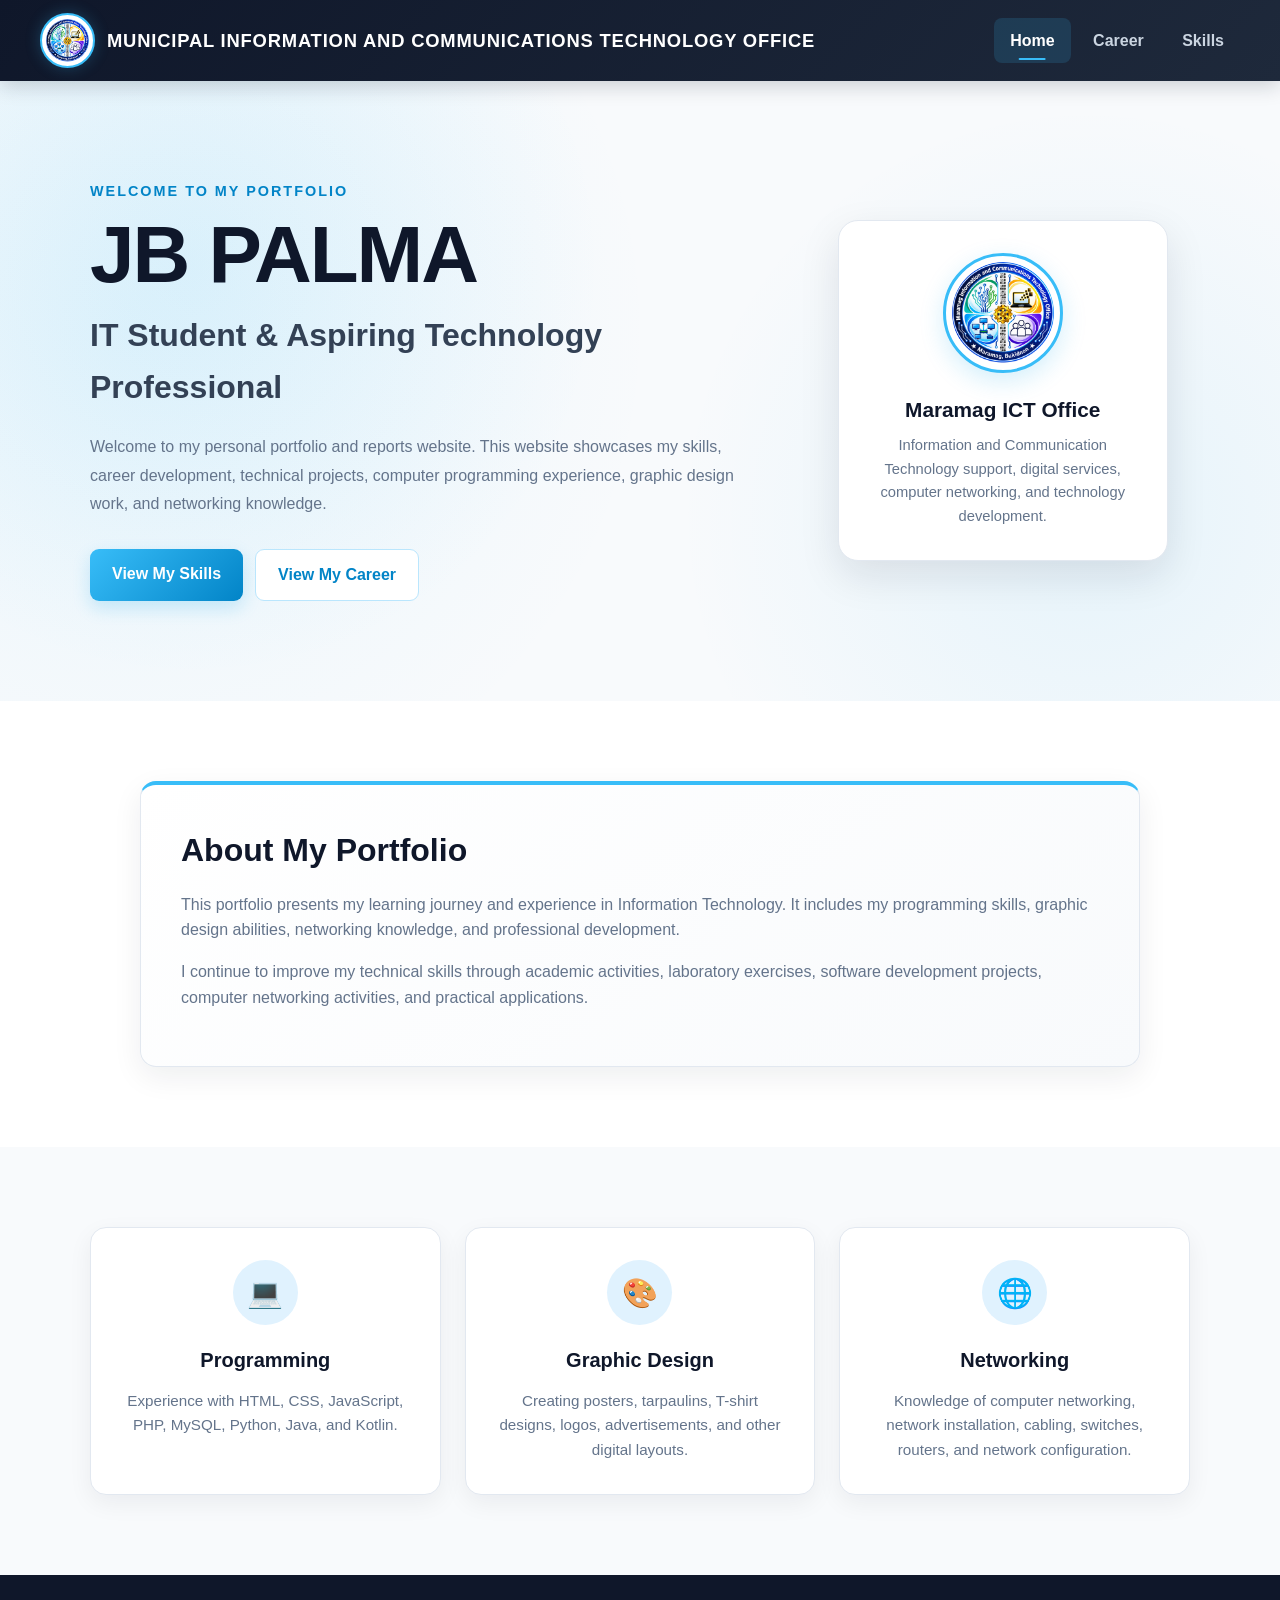
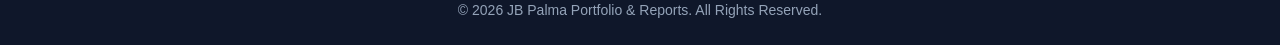
==== commit 3338bdf5: "Update index.html" ====
--- a/index.html
+++ b/index.html
@@ -11,7 +11,7 @@
     >
 
     <title>
-        Home | JB Palma Portfolio & Reports
+        Home | MARAMAG INFORMATION AND COMMNUNICATIONS TECHNOLOGY OFFICE
     </title>
 
     <!-- Main CSS -->
@@ -45,7 +45,7 @@
                 >
 
                 <span class="brand-title">
-                    JB PALMA PORTFOLIO &amp; REPORTS
+                    MUNICIPAL INFORMATION AND COMMUNICATIONS TECHNOLOGY OFFICE
                 </span>
 
             </a>
@@ -384,4 +384,4 @@
 
 </body>
 
-</html>+</html>
--- a/style.css
+++ b/style.css
@@ -61,6 +61,17 @@
     display: block;
 }
 
+a {
+    color: inherit;
+}
+
+button,
+input,
+textarea,
+select {
+    font: inherit;
+}
+
 
 /* =========================================================
    2. NAVIGATION BAR
@@ -76,9 +87,11 @@
             #1e293b
         );
 
-    padding: 0.8rem 2rem;
+    padding:
+        0.8rem 2rem;
 
     position: sticky;
+
     top: 0;
 
     z-index: 1000;
@@ -90,6 +103,7 @@
 
 .nav-container {
     width: 100%;
+
     max-width: 1200px;
 
     margin: 0 auto;
@@ -124,6 +138,7 @@
 
 .brand-logo {
     width: 55px;
+
     height: 55px;
 
     object-fit: contain;
@@ -136,7 +151,8 @@
 
     padding: 4px;
 
-    border: 2px solid #38bdf8;
+    border:
+        2px solid #38bdf8;
 
     box-shadow:
         0 0 15px
@@ -241,7 +257,23 @@
 
 
 /* =========================================================
-   6. HOME SECTION
+   6. GENERAL CONTENT CONTAINER
+   ========================================================= */
+
+.content-container {
+    width: 100%;
+
+    max-width: 1200px;
+
+    margin: 0 auto;
+
+    padding:
+        0 20px 60px;
+}
+
+
+/* =========================================================
+   7. HOME SECTION
    ========================================================= */
 
 .home-section {
@@ -271,7 +303,7 @@
 
 
 /* =========================================================
-   7. HOME CONTAINER
+   8. HOME CONTAINER
    ========================================================= */
 
 .home-container {
@@ -293,7 +325,7 @@
 
 
 /* =========================================================
-   8. HOME CONTENT
+   9. HOME CONTENT
    ========================================================= */
 
 .home-content {
@@ -353,7 +385,7 @@
 
 
 /* =========================================================
-   9. HOME BUTTONS
+   10. HOME BUTTONS
    ========================================================= */
 
 .home-buttons {
@@ -422,7 +454,7 @@
 
 
 /* =========================================================
-   10. HOME CARD
+   11. HOME CARD
    ========================================================= */
 
 .home-card {
@@ -467,7 +499,7 @@
 
 
 /* =========================================================
-   11. HOME LOGO CONTAINER
+   12. HOME LOGO
    ========================================================= */
 
 .home-logo-container {
@@ -479,12 +511,6 @@
 
     margin-bottom: 20px;
 }
-
-
-/* =========================================================
-   12. HOME LOGO
-   NORMAL SIZE
-   ========================================================= */
 
 .home-logo {
     width: 120px;
@@ -748,7 +774,299 @@
 
 
 /* =========================================================
-   17. SKILLS PAGE
+   17. CAREER TIMELINE
+   ========================================================= */
+
+.timeline {
+    position: relative;
+
+    width: 100%;
+
+    max-width: 1100px;
+
+    margin: 0 auto;
+
+    display: flex;
+
+    flex-direction: column;
+
+    gap: 25px;
+
+    padding:
+        10px 0;
+}
+
+
+/* =========================================================
+   18. TIMELINE VERTICAL LINE
+   ========================================================= */
+
+.timeline::before {
+    content: "";
+
+    position: absolute;
+
+    left: 20px;
+
+    top: 0;
+
+    bottom: 0;
+
+    width: 4px;
+
+    background:
+        linear-gradient(
+            180deg,
+            #38bdf8,
+            #0284c7
+        );
+
+    border-radius: 10px;
+
+    box-shadow:
+        0 0 10px
+        rgba(14, 165, 233, 0.12);
+}
+
+
+/* =========================================================
+   19. CAREER BOX - FIT WIDTH
+   ========================================================= */
+
+.timeline-item {
+    position: relative;
+
+    width: calc(100% - 55px);
+
+    margin-left: 55px;
+
+    padding:
+        28px 32px;
+
+    background:
+        linear-gradient(
+            145deg,
+            #ffffff,
+            #f8fafc
+        );
+
+    border:
+        1px solid #e2e8f0;
+
+    border-left:
+        5px solid #38bdf8;
+
+    border-radius: 16px;
+
+    box-shadow:
+        0 8px 25px
+        rgba(15, 23, 42, 0.08);
+
+    transition:
+        transform 0.3s ease,
+        box-shadow 0.3s ease,
+        border-color 0.3s ease;
+
+    overflow: visible;
+}
+
+
+/* =========================================================
+   20. CAREER BOX HOVER
+   ========================================================= */
+
+.timeline-item:hover {
+    transform:
+        translateY(-4px);
+
+    box-shadow:
+        0 15px 35px
+        rgba(15, 23, 42, 0.14);
+}
+
+
+/* =========================================================
+   21. TIMELINE CIRCLE
+   ========================================================= */
+
+.timeline-item::before {
+    content: "";
+
+    position: absolute;
+
+    left: -47px;
+
+    top: 29px;
+
+    width: 18px;
+
+    height: 18px;
+
+    background: #ffffff;
+
+    border:
+        5px solid #38bdf8;
+
+    border-radius: 50%;
+
+    box-shadow:
+        0 0 0 4px #e0f2fe;
+
+    z-index: 2;
+}
+
+
+/* =========================================================
+   22. CAREER DATE
+   ========================================================= */
+
+.timeline-item .date {
+    display: inline-block;
+
+    padding:
+        6px 14px;
+
+    margin-bottom:
+        12px;
+
+    border-radius:
+        20px;
+
+    background:
+        #e0f2fe;
+
+    border:
+        1px solid #bae6fd;
+
+    color:
+        #0284c7;
+
+    font-size:
+        0.82rem;
+
+    font-weight:
+        800;
+
+    letter-spacing:
+        0.5px;
+}
+
+
+/* =========================================================
+   23. CAREER TITLE
+   ========================================================= */
+
+.timeline-item h3 {
+    color:
+        #0f172a;
+
+    font-size:
+        1.45rem;
+
+    font-weight:
+        800;
+
+    line-height:
+        1.3;
+
+    margin:
+        0 0 7px;
+}
+
+
+/* =========================================================
+   24. COMPANY
+   ========================================================= */
+
+.timeline-item .company {
+    color:
+        #0284c7;
+
+    font-size:
+        0.95rem;
+
+    font-weight:
+        700;
+
+    margin-bottom:
+        12px;
+}
+
+
+/* =========================================================
+   25. CAREER DESCRIPTION
+   ========================================================= */
+
+.timeline-item p {
+    color:
+        #64748b;
+
+    font-size:
+        0.96rem;
+
+    line-height:
+        1.75;
+
+    margin:
+        0;
+
+    max-width:
+        none;
+}
+
+
+/* =========================================================
+   26. CAREER BOX COLORS
+   ========================================================= */
+
+.timeline-item:nth-child(1) {
+    border-left-color:
+        #38bdf8;
+}
+
+.timeline-item:nth-child(2) {
+    border-left-color:
+        #22c55e;
+}
+
+.timeline-item:nth-child(3) {
+    border-left-color:
+        #f59e0b;
+}
+
+.timeline-item:nth-child(4) {
+    border-left-color:
+        #8b5cf6;
+}
+
+
+/* =========================================================
+   27. CAREER CIRCLE COLORS
+   ========================================================= */
+
+.timeline-item:nth-child(1)::before {
+    border-color:
+        #38bdf8;
+}
+
+.timeline-item:nth-child(2)::before {
+    border-color:
+        #22c55e;
+}
+
+.timeline-item:nth-child(3)::before {
+    border-color:
+        #f59e0b;
+}
+
+.timeline-item:nth-child(4)::before {
+    border-color:
+        #8b5cf6;
+}
+
+
+/* =========================================================
+   28. SKILLS PAGE
    ========================================================= */
 
 .skills-page {
@@ -761,7 +1079,7 @@
 
 
 /* =========================================================
-   18. 5-LEVEL PROFICIENCY SECTION
+   29. PROFICIENCY SECTION
    ========================================================= */
 
 .proficiency-section {
@@ -811,8 +1129,7 @@
 
 
 /* =========================================================
-   19. FIVE PROFICIENCY BOXES
-   HORIZONTAL
+   30. PROFICIENCY GRID
    ========================================================= */
 
 .proficiency-grid {
@@ -831,7 +1148,7 @@
 
 
 /* =========================================================
-   20. PROFICIENCY CARD
+   31. PROFICIENCY CARD
    ========================================================= */
 
 .proficiency-card {
@@ -876,17 +1193,13 @@
         border-color 0.3s ease;
 }
 
-
-/* =========================================================
-   21. PROFICIENCY CARD TOP STRIPE
-   ========================================================= */
-
 .proficiency-card::before {
     content: "";
 
     position: absolute;
 
     top: 0;
+
     left: 0;
 
     width: 100%;
@@ -894,9 +1207,21 @@
     height: 6px;
 }
 
-
-/* =========================================================
-   LEVEL 1 - NOVICE
+.proficiency-card:hover {
+    transform:
+        translateY(-8px);
+
+    border-color:
+        #38bdf8;
+
+    box-shadow:
+        0 18px 40px
+        rgba(15, 23, 42, 0.15);
+}
+
+
+/* =========================================================
+   32. PROFICIENCY STRIPES
    ========================================================= */
 
 .proficiency-card:nth-child(1)::before {
@@ -908,11 +1233,6 @@
         );
 }
 
-
-/* =========================================================
-   LEVEL 2 - BEGINNER
-   ========================================================= */
-
 .proficiency-card:nth-child(2)::before {
     background:
         linear-gradient(
@@ -922,11 +1242,6 @@
         );
 }
 
-
-/* =========================================================
-   LEVEL 3 - INTERMEDIATE
-   ========================================================= */
-
 .proficiency-card:nth-child(3)::before {
     background:
         linear-gradient(
@@ -936,11 +1251,6 @@
         );
 }
 
-
-/* =========================================================
-   LEVEL 4 - PROFICIENT
-   ========================================================= */
-
 .proficiency-card:nth-child(4)::before {
     background:
         linear-gradient(
@@ -950,11 +1260,6 @@
         );
 }
 
-
-/* =========================================================
-   LEVEL 5 - EXPERT
-   ========================================================= */
-
 .proficiency-card:nth-child(5)::before {
     background:
         linear-gradient(
@@ -966,24 +1271,7 @@
 
 
 /* =========================================================
-   22. PROFICIENCY CARD HOVER
-   ========================================================= */
-
-.proficiency-card:hover {
-    transform:
-        translateY(-8px);
-
-    border-color:
-        #38bdf8;
-
-    box-shadow:
-        0 18px 40px
-        rgba(15, 23, 42, 0.15);
-}
-
-
-/* =========================================================
-   23. LEVEL TITLE
+   33. LEVEL TITLE
    ========================================================= */
 
 .level-title {
@@ -1001,11 +1289,6 @@
 
     margin-bottom: 18px;
 }
-
-
-/* =========================================================
-   24. LEVEL ICON / NUMBER
-   ========================================================= */
 
 .level-icon {
     width: 68px;
@@ -1046,99 +1329,73 @@
 
 
 /* =========================================================
-   LEVEL 1 DESIGN
+   34. LEVEL ICON COLORS
    ========================================================= */
 
 .proficiency-card:nth-child(1) .level-icon {
     background: #f1f5f9;
-
-    border:
-        3px solid #94a3b8;
-}
-
-
-/* =========================================================
-   LEVEL 2 DESIGN
-   ========================================================= */
+    border: 3px solid #94a3b8;
+}
 
 .proficiency-card:nth-child(2) .level-icon {
     background: #fffbeb;
-
-    border:
-        3px solid #f59e0b;
-}
-
-
-/* =========================================================
-   LEVEL 3 DESIGN
-   ========================================================= */
+    border: 3px solid #f59e0b;
+}
 
 .proficiency-card:nth-child(3) .level-icon {
     background: #eff6ff;
-
-    border:
-        3px solid #3b82f6;
-}
-
-
-/* =========================================================
-   LEVEL 4 DESIGN
-   ========================================================= */
+    border: 3px solid #3b82f6;
+}
 
 .proficiency-card:nth-child(4) .level-icon {
     background: #f0fdf4;
-
-    border:
-        3px solid #22c55e;
-}
-
-
-/* =========================================================
-   LEVEL 5 DESIGN
-   ========================================================= */
+    border: 3px solid #22c55e;
+}
 
 .proficiency-card:nth-child(5) .level-icon {
     background: #f5f3ff;
-
-    border:
-        3px solid #8b5cf6;
-}
-
-
-/* =========================================================
-   25. LEVEL NAME
+    border: 3px solid #8b5cf6;
+}
+
+
+/* =========================================================
+   35. LEVEL NAME
    ========================================================= */
 
 .level-title strong {
-    color: #0f172a;
-
-    font-size: 1.1rem;
-
-    font-weight: 800;
-
-    line-height: 1.3;
-}
-
-
-/* =========================================================
-   26. PROFICIENCY DESCRIPTION
-   ========================================================= */
-
-.proficiency-card p {
-    color: #64748b;
-
-    font-size: 0.92rem;
-
-    line-height: 1.65;
-
-    margin: 0;
-
-    max-width: 215px;
-}
-
-
-/* =========================================================
-   27. SKILLS SECTION
+    color:
+        #0f172a;
+
+    font-size:
+        1.1rem;
+
+    font-weight:
+        800;
+
+    line-height:
+        1.3;
+}
+
+.proficiency-card > p {
+    color:
+        #64748b;
+
+    font-size:
+        0.92rem;
+
+    line-height:
+        1.65;
+
+    margin:
+        0;
+
+    max-width:
+        215px;
+}
+
+
+/* =========================================================
+   36. SKILLS SECTION
    ========================================================= */
 
 .skills-section {
@@ -1154,15 +1411,17 @@
 }
 
 .skills-section h2 {
-    color: #0f172a;
-
-    font-size: 30px;
-
-    font-weight: 800;
-
-    margin-bottom: 25px;
-
-    position: relative;
+    color:
+        #0f172a;
+
+    font-size:
+        30px;
+
+    font-weight:
+        800;
+
+    margin-bottom:
+        25px;
 }
 
 .skills-section h2::after {
@@ -1188,7 +1447,7 @@
 
 
 /* =========================================================
-   28. SKILL CARD
+   37. SKILL CARD
    ========================================================= */
 
 .skill-card {
@@ -1208,9 +1467,11 @@
     padding:
         25px;
 
-    margin-bottom: 18px;
-
-    border-radius: 15px;
+    margin-bottom:
+        18px;
+
+    border-radius:
+        15px;
 
     border:
         1px solid #e2e8f0;
@@ -1233,6 +1494,7 @@
     position: absolute;
 
     top: 0;
+
     left: 0;
 
     width: 100%;
@@ -1261,7 +1523,7 @@
 
 
 /* =========================================================
-   29. SKILL ICON
+   38. SKILL ICON
    ========================================================= */
 
 .skill-icon {
@@ -1282,16 +1544,20 @@
             #bae6fd
         );
 
-    color: #0284c7;
+    color:
+        #0284c7;
 
     border:
         2px solid #7dd3fc;
 
-    border-radius: 14px;
-
-    font-size: 1.2rem;
-
-    font-weight: 900;
+    border-radius:
+        14px;
+
+    font-size:
+        1.2rem;
+
+    font-weight:
+        900;
 
     box-shadow:
         0 5px 15px
@@ -1300,121 +1566,142 @@
 
 
 /* =========================================================
-   30. SKILL INFORMATION
+   39. SKILL INFORMATION
    ========================================================= */
 
 .skill-info {
-    min-width: 0;
+    min-width:
+        0;
 }
 
 .skill-info h3 {
-    color: #0f172a;
-
-    font-size: 1.2rem;
-
-    margin-bottom: 6px;
-
-    font-weight: 800;
+    color:
+        #0f172a;
+
+    font-size:
+        1.2rem;
+
+    margin-bottom:
+        6px;
+
+    font-weight:
+        800;
 }
 
 .skill-info p {
-    color: #64748b;
-
-    font-size: 0.95rem;
-
-    line-height: 1.6;
-}
-
-
-/* =========================================================
-   31. SKILL RATING
+    color:
+        #64748b;
+
+    font-size:
+        0.95rem;
+
+    line-height:
+        1.6;
+}
+
+
+/* =========================================================
+   40. SKILL RATING
    ========================================================= */
 
 .skill-rating {
-    min-width: 145px;
-
-    display: flex;
-
-    flex-direction: column;
-
-    align-items: center;
-
-    gap: 10px;
+    min-width:
+        145px;
+
+    display:
+        flex;
+
+    flex-direction:
+        column;
+
+    align-items:
+        center;
+
+    gap:
+        10px;
 }
 
 .skill-level {
-    display: inline-block;
+    display:
+        inline-block;
 
     padding:
         6px 13px;
 
-    border-radius: 20px;
-
-    font-size: 13px;
-
-    font-weight: 800;
-
-    white-space: nowrap;
-}
-
-
-/* =========================================================
-   32. PROFICIENCY BADGE COLORS
+    border-radius:
+        20px;
+
+    font-size:
+        13px;
+
+    font-weight:
+        800;
+
+    white-space:
+        nowrap;
+}
+
+
+/* =========================================================
+   41. PROFICIENCY BADGES
    ========================================================= */
 
 .novice {
     background: #e5e7eb;
-
     color: #374151;
 }
 
 .beginner {
     background: #fef3c7;
-
     color: #92400e;
 }
 
 .intermediate {
     background: #dbeafe;
-
     color: #1e40af;
 }
 
 .proficient {
     background: #dcfce7;
-
     color: #166534;
 }
 
 .expert {
     background: #ede9fe;
-
     color: #6b21a8;
 }
 
 
 /* =========================================================
-   33. RATING DOTS
+   42. RATING DOTS
    ========================================================= */
 
 .rating-dots {
-    display: flex;
-
-    align-items: center;
-
-    justify-content: center;
-
-    gap: 6px;
+    display:
+        flex;
+
+    align-items:
+        center;
+
+    justify-content:
+        center;
+
+    gap:
+        6px;
 }
 
 .dot {
-    width: 10px;
-
-    height: 10px;
-
-    border-radius: 50%;
-
-    background: #e2e8f0;
+    width:
+        10px;
+
+    height:
+        10px;
+
+    border-radius:
+        50%;
+
+    background:
+        #e2e8f0;
 
     border:
         1px solid #cbd5e1;
@@ -1434,24 +1721,30 @@
 
 
 /* =========================================================
-   34. PROFILE SECTION
+   43. PROFILE SECTION
    ========================================================= */
 
 .profile-section {
-    display: grid;
+    display:
+        grid;
 
     grid-template-columns:
         200px 1fr;
 
-    gap: 2rem;
-
-    align-items: center;
-
-    background: #ffffff;
-
-    padding: 2rem;
-
-    border-radius: 12px;
+    gap:
+        2rem;
+
+    align-items:
+        center;
+
+    background:
+        #ffffff;
+
+    padding:
+        2rem;
+
+    border-radius:
+        12px;
 
     box-shadow:
         0 5px 15px
@@ -1459,13 +1752,17 @@
 }
 
 .profile-image {
-    width: 180px;
-
-    height: 180px;
-
-    border-radius: 50%;
-
-    object-fit: cover;
+    width:
+        180px;
+
+    height:
+        180px;
+
+    border-radius:
+        50%;
+
+    object-fit:
+        cover;
 
     border:
         5px solid #e0f2fe;
@@ -1476,143 +1773,32 @@
 }
 
 .profile-info h2 {
-    color: #0f172a;
-
-    margin-bottom: 0.5rem;
+    color:
+        #0f172a;
+
+    margin-bottom:
+        0.5rem;
 }
 
 .profile-info p {
-    color: #64748b;
-}
-
-
-/* =========================================================
-   35. TIMELINE / CAREER
-   ========================================================= */
-
-.timeline {
-    display: flex;
-
-    flex-direction: column;
-
-    gap: 2rem;
-
-    position: relative;
-}
-
-.timeline::before {
-    content: "";
-
-    position: absolute;
-
-    left: 18px;
-
-    top: 0;
-
-    bottom: 0;
-
-    width: 3px;
-
-    background: #bae6fd;
-}
-
-.timeline-item {
-    background: #ffffff;
+    color:
+        #64748b;
+}
+
+
+/* =========================================================
+   44. GENERAL CARD
+   ========================================================= */
+
+.card {
+    background:
+        #ffffff;
 
     padding:
-        1.8rem 1.8rem 1.8rem 2rem;
-
-    margin-left: 40px;
-
-    border-radius: 12px;
-
-    border-left:
-        4px solid #38bdf8;
-
-    box-shadow:
-        0 5px 15px
-        rgba(15, 23, 42, 0.07);
-
-    transition:
-        all 0.3s ease;
-
-    position: relative;
-}
-
-.timeline-item::before {
-    content: "";
-
-    position: absolute;
-
-    left: -55px;
-
-    top: 25px;
-
-    width: 14px;
-
-    height: 14px;
-
-    background: #38bdf8;
-
-    border:
-        4px solid #e0f2fe;
-
-    border-radius: 50%;
-}
-
-.timeline-item:hover {
-    transform:
-        translateX(5px);
-
-    box-shadow:
-        0 10px 25px
-        rgba(15, 23, 42, 0.12);
-}
-
-.timeline-item .date {
-    font-size: 0.875rem;
-
-    color: #0284c7;
-
-    font-weight: 700;
-
-    text-transform: uppercase;
-
-    letter-spacing: 0.5px;
-}
-
-.timeline-item h3 {
-    color: #0f172a;
-
-    margin:
-        0.4rem 0;
-
-    font-size: 1.25rem;
-}
-
-.timeline-item .company {
-    color: #64748b;
-
-    font-weight: 600;
-
-    margin-bottom: 0.75rem;
-}
-
-.timeline-item p {
-    color: #64748b;
-}
-
-
-/* =========================================================
-   36. GENERAL CARD
-   ========================================================= */
-
-.card {
-    background: #ffffff;
-
-    padding: 2rem;
-
-    border-radius: 12px;
+        2rem;
+
+    border-radius:
+        12px;
 
     border:
         1px solid #e2e8f0;
@@ -1621,63 +1807,83 @@
         0 5px 15px
         rgba(15, 23, 42, 0.06);
 
-    margin-bottom: 1.5rem;
+    margin-bottom:
+        1.5rem;
 }
 
 .card h2 {
-    color: #0f172a;
-
-    margin-bottom: 1rem;
+    color:
+        #0f172a;
+
+    margin-bottom:
+        1rem;
 }
 
 .card p {
-    color: #64748b;
-}
-
-
-/* =========================================================
-   37. SOCIAL LINKS
+    color:
+        #64748b;
+}
+
+
+/* =========================================================
+   45. SOCIAL LINKS
    ========================================================= */
 
 .social-links {
-    display: flex;
-
-    justify-content: center;
-
-    gap: 1rem;
-
-    margin-top: 2rem;
+    display:
+        flex;
+
+    justify-content:
+        center;
+
+    gap:
+        1rem;
+
+    margin-top:
+        2rem;
 }
 
 .social-links a {
-    width: 42px;
-
-    height: 42px;
-
-    display: flex;
-
-    justify-content: center;
-
-    align-items: center;
-
-    border-radius: 50%;
-
-    background: #e0f2fe;
-
-    color: #0284c7;
-
-    text-decoration: none;
-
-    font-weight: bold;
+    width:
+        42px;
+
+    height:
+        42px;
+
+    display:
+        flex;
+
+    justify-content:
+        center;
+
+    align-items:
+        center;
+
+    border-radius:
+        50%;
+
+    background:
+        #e0f2fe;
+
+    color:
+        #0284c7;
+
+    text-decoration:
+        none;
+
+    font-weight:
+        bold;
 
     transition:
         all 0.3s ease;
 }
 
 .social-links a:hover {
-    background: #38bdf8;
-
-    color: #ffffff;
+    background:
+        #38bdf8;
+
+    color:
+        #ffffff;
 
     transform:
         translateY(-4px);
@@ -1685,45 +1891,55 @@
 
 
 /* =========================================================
-   38. FOOTER
+   46. FOOTER
    ========================================================= */
 
 .footer {
-    width: 100%;
-
-    background: #0f172a;
-
-    color: #94a3b8;
-
-    text-align: center;
-
-    padding: 1.5rem;
-
-    font-size: 0.875rem;
-
-    margin-top: auto;
+    width:
+        100%;
+
+    background:
+        #0f172a;
+
+    color:
+        #94a3b8;
+
+    text-align:
+        center;
+
+    padding:
+        1.5rem;
+
+    font-size:
+        0.875rem;
+
+    margin-top:
+        auto;
 }
 
 .footer strong {
-    color: #38bdf8;
-}
-
-
-/* =========================================================
-   39. ANIMATIONS
+    color:
+        #38bdf8;
+}
+
+
+/* =========================================================
+   47. ANIMATIONS
    ========================================================= */
 
 @keyframes fadeDown {
 
     from {
-        opacity: 0;
+        opacity:
+            0;
 
         transform:
             translateY(-20px);
     }
 
     to {
-        opacity: 1;
+        opacity:
+            1;
 
         transform:
             translateY(0);
@@ -1733,14 +1949,16 @@
 @keyframes fadeUp {
 
     from {
-        opacity: 0;
+        opacity:
+            0;
 
         transform:
             translateY(20px);
     }
 
     to {
-        opacity: 1;
+        opacity:
+            1;
 
         transform:
             translateY(0);
@@ -1749,7 +1967,7 @@
 
 
 /* =========================================================
-   40. TABLET - 1000PX
+   48. TABLET - 1000PX
    ========================================================= */
 
 @media (max-width: 1000px) {
@@ -1758,16 +1976,19 @@
         grid-template-columns:
             1fr 0.8fr;
 
-        gap: 40px;
+        gap:
+            40px;
     }
 
     .proficiency-grid {
-        display: grid;
+        display:
+            grid;
 
         grid-template-columns:
             repeat(3, 1fr);
 
-        gap: 18px;
+        gap:
+            18px;
     }
 
     .skill-card {
@@ -1779,7 +2000,8 @@
         grid-column:
             2;
 
-        align-items: flex-start;
+        align-items:
+            flex-start;
     }
 
     .information-container {
@@ -1790,52 +2012,65 @@
 
 
 /* =========================================================
-   41. TABLET - 900PX
+   49. TABLET - 900PX
    ========================================================= */
 
 @media (max-width: 900px) {
 
     .nav-container {
-        flex-direction: column;
-
-        gap: 0.8rem;
+        flex-direction:
+            column;
+
+        gap:
+            0.8rem;
     }
 
     .nav-menu {
-        flex-wrap: wrap;
-
-        justify-content: center;
+        flex-wrap:
+            wrap;
+
+        justify-content:
+            center;
     }
 
     .home-container {
         grid-template-columns:
             1fr;
 
-        text-align: center;
-
-        gap: 45px;
+        text-align:
+            center;
+
+        gap:
+            45px;
     }
 
     .home-content {
-        display: flex;
-
-        flex-direction: column;
-
-        align-items: center;
+        display:
+            flex;
+
+        flex-direction:
+            column;
+
+        align-items:
+            center;
     }
 
     .home-description {
-        margin-left: auto;
-
-        margin-right: auto;
+        margin-left:
+            auto;
+
+        margin-right:
+            auto;
     }
 
     .home-buttons {
-        justify-content: center;
+        justify-content:
+            center;
     }
 
     .home-card {
-        max-width: 330px;
+        max-width:
+            330px;
     }
 
     .proficiency-grid {
@@ -1847,17 +2082,19 @@
         grid-template-columns:
             1fr;
 
-        text-align: center;
+        text-align:
+            center;
     }
 
     .profile-image {
-        margin: auto;
-    }
-}
-
-
-/* =========================================================
-   42. MOBILE / TABLET - 768PX
+        margin:
+            auto;
+    }
+}
+
+
+/* =========================================================
+   50. MOBILE / TABLET - 768PX
    ========================================================= */
 
 @media (max-width: 768px) {
@@ -1868,16 +2105,19 @@
     }
 
     .brand-title {
-        font-size: 1rem;
+        font-size:
+            1rem;
 
         letter-spacing:
             0.5px;
     }
 
     .brand-logo {
-        width: 48px;
-
-        height: 48px;
+        width:
+            48px;
+
+        height:
+            48px;
     }
 
     .nav-link {
@@ -1889,7 +2129,8 @@
     }
 
     .home-section {
-        min-height: auto;
+        min-height:
+            auto;
 
         padding:
             60px 20px;
@@ -1901,7 +2142,8 @@
     }
 
     .home-content h2 {
-        font-size: 1.35rem;
+        font-size:
+            1.35rem;
     }
 
     .page-header {
@@ -1921,27 +2163,81 @@
 
     .proficiency-section h2,
     .skills-section h2 {
-        font-size: 26px;
+        font-size:
+            26px;
+    }
+
+
+    /* =====================================================
+       CAREER TIMELINE - TABLET
+       ===================================================== */
+
+    .content-container {
+        padding:
+            0 18px 50px;
+    }
+
+    .timeline {
+        gap:
+            22px;
+
+        padding:
+            5px 0;
     }
 
     .timeline::before {
-        left: 10px;
+        left:
+            18px;
+
+        width:
+            3px;
     }
 
     .timeline-item {
+        width:
+            calc(100% - 50px);
+
         margin-left:
-            30px;
+            50px;
+
+        padding:
+            22px;
     }
 
     .timeline-item::before {
         left:
             -45px;
-    }
-}
-
-
-/* =========================================================
-   43. MOBILE - 600PX
+
+        top:
+            25px;
+
+        width:
+            16px;
+
+        height:
+            16px;
+
+        border-width:
+            4px;
+    }
+
+    .timeline-item h3 {
+        font-size:
+            1.3rem;
+    }
+
+    .timeline-item p {
+        font-size:
+            0.92rem;
+
+        line-height:
+            1.7;
+    }
+}
+
+
+/* =========================================================
+   51. MOBILE - 600PX
    ========================================================= */
 
 @media (max-width: 600px) {
@@ -1951,10 +2247,6 @@
             0.7rem 1rem;
     }
 
-    .brand {
-        flex-direction: row;
-    }
-
     .brand-title {
         font-size:
             0.9rem;
@@ -2005,9 +2297,11 @@
     }
 
     .home-logo {
-        width: 105px;
-
-        height: 105px;
+        width:
+            105px;
+
+        height:
+            105px;
     }
 
     .page-header h1 {
@@ -2021,15 +2315,16 @@
     }
 
 
-    /* ============================================
+    /* =====================================================
        PROFICIENCY BOXES
-       ============================================ */
+       ===================================================== */
 
     .proficiency-grid {
         grid-template-columns:
             1fr;
 
-        gap: 16px;
+        gap:
+            16px;
     }
 
     .proficiency-card {
@@ -2041,9 +2336,9 @@
     }
 
 
-    /* ============================================
+    /* =====================================================
        SKILL CARDS
-       ============================================ */
+       ===================================================== */
 
     .skill-card {
         grid-template-columns:
@@ -2078,9 +2373,9 @@
     }
 
 
-    /* ============================================
+    /* =====================================================
        INFORMATION CARDS
-       ============================================ */
+       ===================================================== */
 
     .information-container {
         grid-template-columns:
@@ -2103,6 +2398,86 @@
             1.5rem;
     }
 
+
+    /* =====================================================
+       CAREER TIMELINE - MOBILE
+       ===================================================== */
+
+    .content-container {
+        padding:
+            0 15px 40px;
+    }
+
+    .timeline {
+        gap:
+            18px;
+    }
+
+    .timeline::before {
+        left:
+            13px;
+    }
+
+    .timeline-item {
+        width:
+            calc(100% - 38px);
+
+        margin-left:
+            38px;
+
+        padding:
+            20px 18px;
+    }
+
+    .timeline-item::before {
+        left:
+            -36px;
+
+        top:
+            22px;
+
+        width:
+            14px;
+
+        height:
+            14px;
+
+        border-width:
+            3px;
+
+        box-shadow:
+            0 0 0 4px #e0f2fe;
+    }
+
+    .timeline-item .date {
+        font-size:
+            0.75rem;
+
+        padding:
+            5px 10px;
+    }
+
+    .timeline-item h3 {
+        font-size:
+            1.15rem;
+
+        line-height:
+            1.35;
+    }
+
+    .timeline-item .company {
+        font-size:
+            0.88rem;
+    }
+
+    .timeline-item p {
+        font-size:
+            0.88rem;
+
+        line-height:
+            1.65;
+    }
+
     .footer {
         padding:
             1.2rem 1rem;
@@ -2111,7 +2486,7 @@
 
 
 /* =========================================================
-   44. VERY SMALL MOBILE - 400PX
+   52. VERY SMALL MOBILE - 400PX
    ========================================================= */
 
 @media (max-width: 400px) {
@@ -2122,13 +2497,16 @@
     }
 
     .brand {
-        gap: 8px;
+        gap:
+            8px;
     }
 
     .brand-logo {
-        width: 42px;
-
-        height: 42px;
+        width:
+            42px;
+
+        height:
+            42px;
     }
 
     .brand-title {
@@ -2155,9 +2533,11 @@
     }
 
     .home-logo {
-        width: 90px;
-
-        height: 90px;
+        width:
+            90px;
+
+        height:
+            90px;
     }
 
     .page-header h1 {
@@ -2172,9 +2552,11 @@
     }
 
     .level-icon {
-        width: 60px;
-
-        height: 60px;
+        width:
+            60px;
+
+        height:
+            60px;
 
         font-size:
             25px;
@@ -2185,20 +2567,67 @@
             1rem;
     }
 
-    .proficiency-card p {
+    .proficiency-card > p {
         font-size:
             0.87rem;
     }
-}
-
-
-/* =========================================================
-   45. REDUCED MOTION
+
+
+    /* =====================================================
+       CAREER TIMELINE - VERY SMALL PHONE
+       ===================================================== */
+
+    .timeline::before {
+        left:
+            10px;
+    }
+
+    .timeline-item {
+        width:
+            calc(100% - 32px);
+
+        margin-left:
+            32px;
+
+        padding:
+            18px 15px;
+    }
+
+    .timeline-item::before {
+        left:
+            -31px;
+
+        width:
+            12px;
+
+        height:
+            12px;
+    }
+
+    .timeline-item h3 {
+        font-size:
+            1.05rem;
+    }
+
+    .timeline-item p {
+        font-size:
+            0.84rem;
+
+        line-height:
+            1.6;
+    }
+}
+
+
+/* =========================================================
+   53. REDUCED MOTION
    ========================================================= */
 
 @media (prefers-reduced-motion: reduce) {
 
-    * {
+    *,
+    *::before,
+    *::after {
         animation-duration:
             0.01ms !important;
 
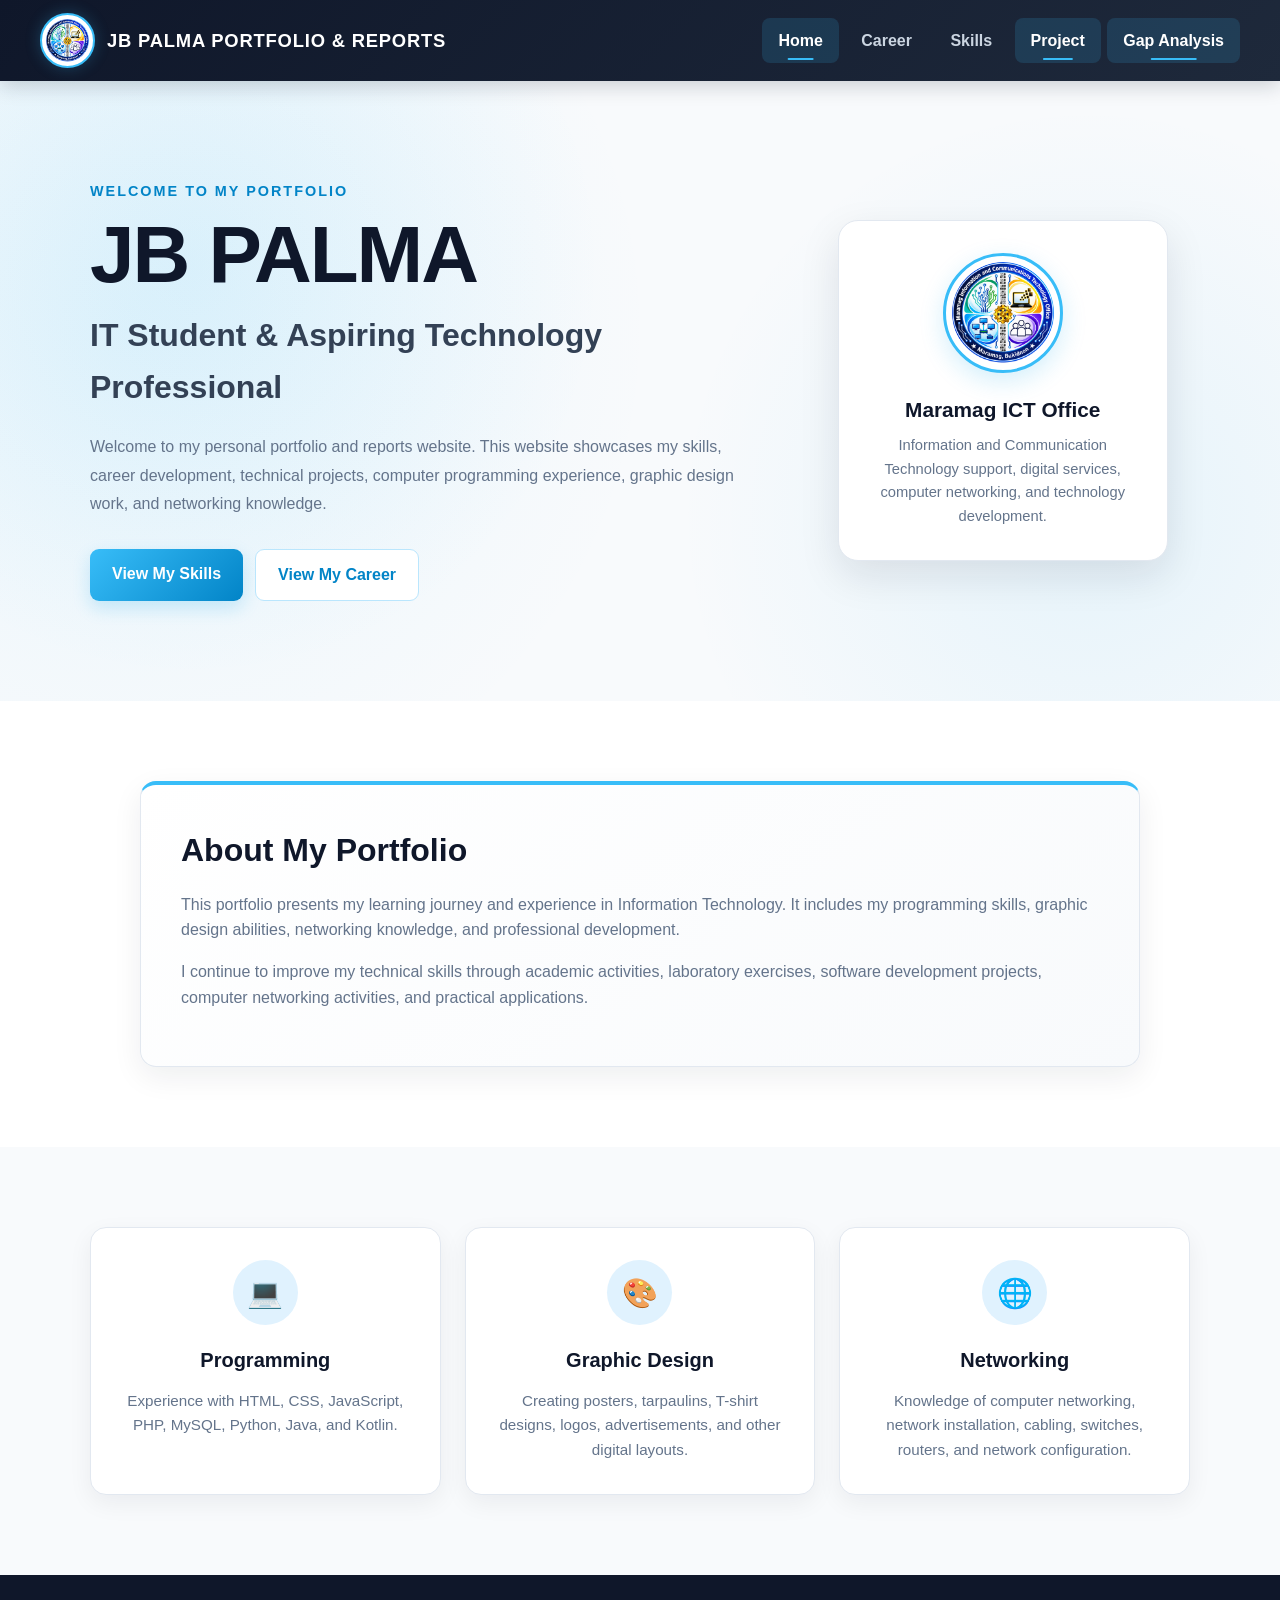
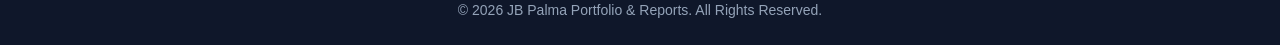
==== commit 6bb3bf48: "Add files via upload" ====
--- a/index.html
+++ b/index.html
@@ -11,7 +11,7 @@
     >
 
     <title>
-        Home | MARAMAG INFORMATION AND COMMNUNICATIONS TECHNOLOGY OFFICE
+        Home | MARAMAG INFORMATION AND COMMUNICATIONS TECHNOLOGY OFFICE
     </title>
 
     <!-- Main CSS -->
@@ -45,7 +45,7 @@
                 >
 
                 <span class="brand-title">
-                    MUNICIPAL INFORMATION AND COMMUNICATIONS TECHNOLOGY OFFICE
+                    JB PALMA PORTFOLIO &amp; REPORTS
                 </span>
 
             </a>
@@ -76,6 +76,20 @@
                     class="nav-link"
                 >
                     Skills
+                </a>
+
+                <a
+                    href="project.html"
+                    class="nav-link active"
+                >
+                    Project
+                </a>
+
+                <a
+                    href="gap-analysis.html"
+                    class="nav-link active"
+                >
+                    Gap Analysis
                 </a>
 
             </nav>
@@ -384,4 +398,4 @@
 
 </body>
 
-</html>
+</html>
--- a/style.css
+++ b/style.css
@@ -609,7 +609,79 @@
 
 
 /* =========================================================
-   14. INFORMATION SECTION
+   14. CLICKABLE ABOUT CARD
+   ========================================================= */
+
+.about-card-link {
+    display: block;
+
+    text-decoration: none;
+
+    color: inherit;
+
+    border-radius: 20px;
+
+    outline: none;
+}
+
+.about-card-link .about-card {
+    cursor: pointer;
+
+    transition:
+        transform 0.3s ease,
+        box-shadow 0.3s ease,
+        border-color 0.3s ease;
+}
+
+.about-card-link:hover .about-card {
+    transform:
+        translateY(-8px);
+
+    box-shadow:
+        0 18px 40px
+        rgba(15, 23, 42, 0.15);
+
+    border-color:
+        #20b5f5;
+}
+
+.about-card-link:focus-visible {
+    outline:
+        3px solid #38bdf8;
+
+    outline-offset:
+        4px;
+}
+
+.learn-more {
+    display:
+        inline-block;
+
+    margin-top:
+        15px;
+
+    color:
+        #078dcc;
+
+    font-weight:
+        700;
+
+    transition:
+        color 0.3s ease,
+        transform 0.3s ease;
+}
+
+.about-card-link:hover .learn-more {
+    color:
+        #0284c7;
+
+    transform:
+        translateX(4px);
+}
+
+
+/* =========================================================
+   15. INFORMATION SECTION
    ========================================================= */
 
 .information-section {
@@ -634,7 +706,7 @@
 
 
 /* =========================================================
-   15. INFORMATION CARDS
+   16. INFORMATION CARDS
    ========================================================= */
 
 .info-card {
@@ -707,7 +779,7 @@
 
 
 /* =========================================================
-   16. PAGE HEADER
+   17. PAGE HEADER
    ========================================================= */
 
 .page-header {
@@ -774,7 +846,7 @@
 
 
 /* =========================================================
-   17. CAREER TIMELINE
+   18. CAREER TIMELINE
    ========================================================= */
 
 .timeline {
@@ -798,7 +870,7 @@
 
 
 /* =========================================================
-   18. TIMELINE VERTICAL LINE
+   19. TIMELINE VERTICAL LINE
    ========================================================= */
 
 .timeline::before {
@@ -830,7 +902,7 @@
 
 
 /* =========================================================
-   19. CAREER BOX - FIT WIDTH
+   20. CAREER BOX
    ========================================================= */
 
 .timeline-item {
@@ -869,11 +941,6 @@
 
     overflow: visible;
 }
-
-
-/* =========================================================
-   20. CAREER BOX HOVER
-   ========================================================= */
 
 .timeline-item:hover {
     transform:
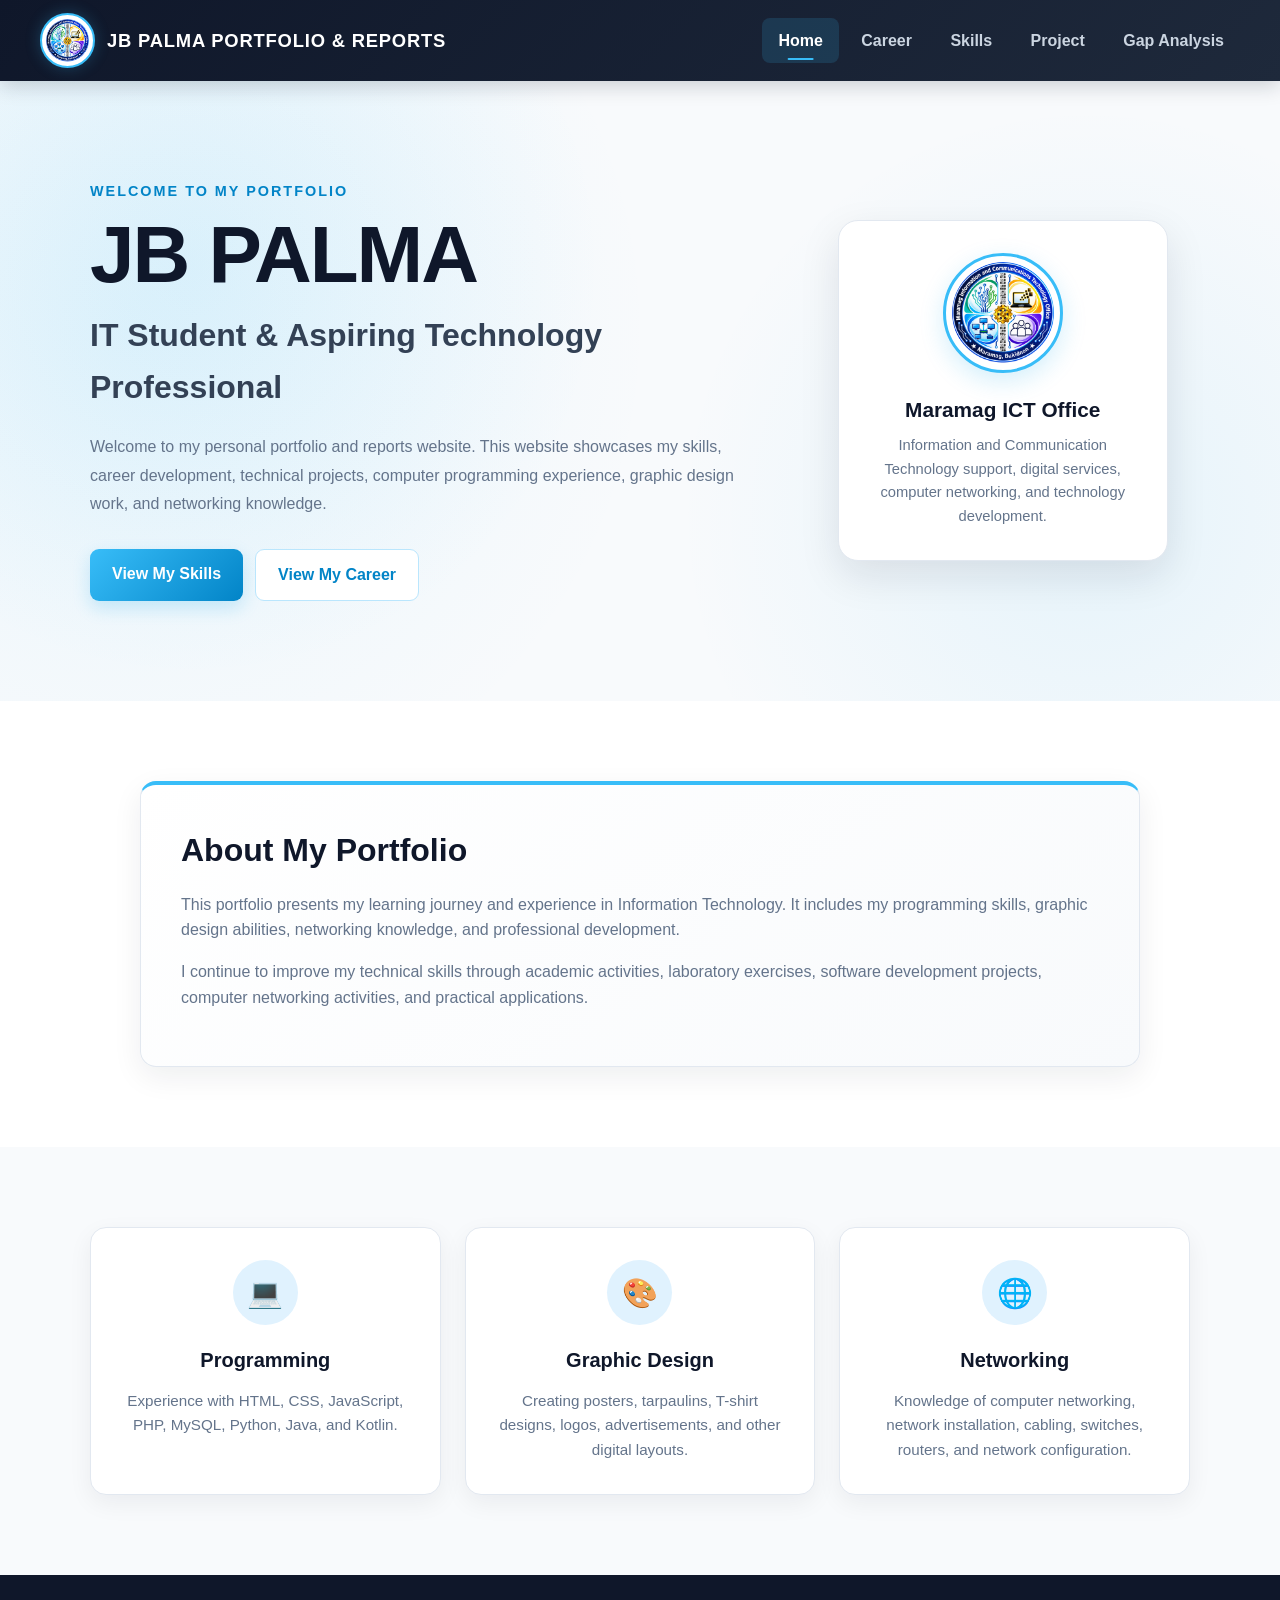
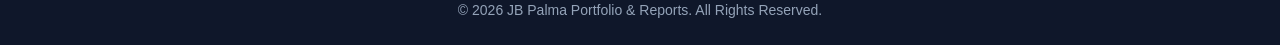
==== commit 9185223c: "Update index.html" ====
--- a/index.html
+++ b/index.html
@@ -80,14 +80,14 @@
 
                 <a
                     href="project.html"
-                    class="nav-link active"
+                    class="nav-link"
                 >
                     Project
                 </a>
 
                 <a
                     href="gap-analysis.html"
-                    class="nav-link active"
+                    class="nav-link"
                 >
                     Gap Analysis
                 </a>
@@ -398,4 +398,4 @@
 
 </body>
 
-</html>+</html>
--- a/style.css
+++ b/style.css
@@ -223,6 +223,12 @@
         rgba(56, 189, 248, 0.15);
 }
 
+/*
+   IMPORTANT:
+   The .active class must be assigned to only ONE .nav-link at a time.
+   CSS controls the appearance; JavaScript or the current-page HTML
+   controls which navigation link receives the .active class.
+*/
 .nav-link.active::after {
     content: "";
 
@@ -2707,4 +2713,4 @@
         transition-duration:
             0.01ms !important;
     }
-}+}
